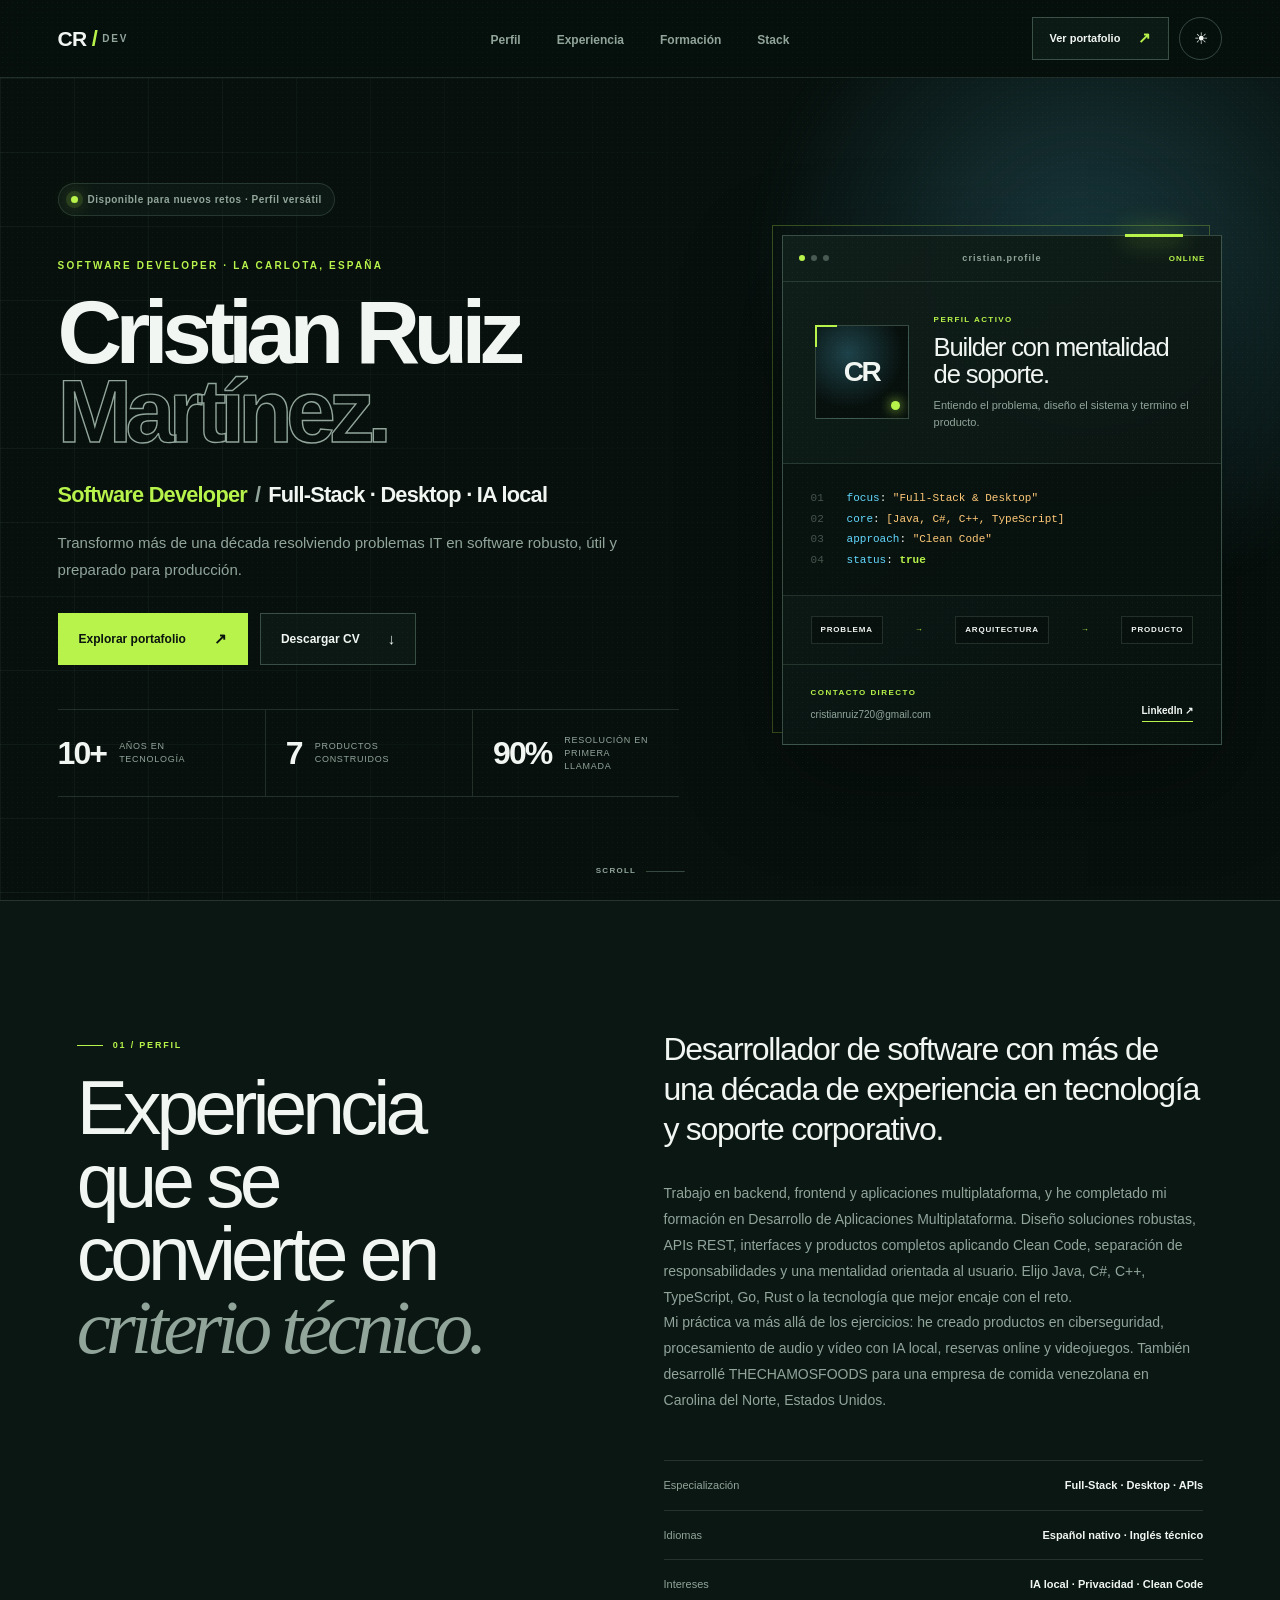
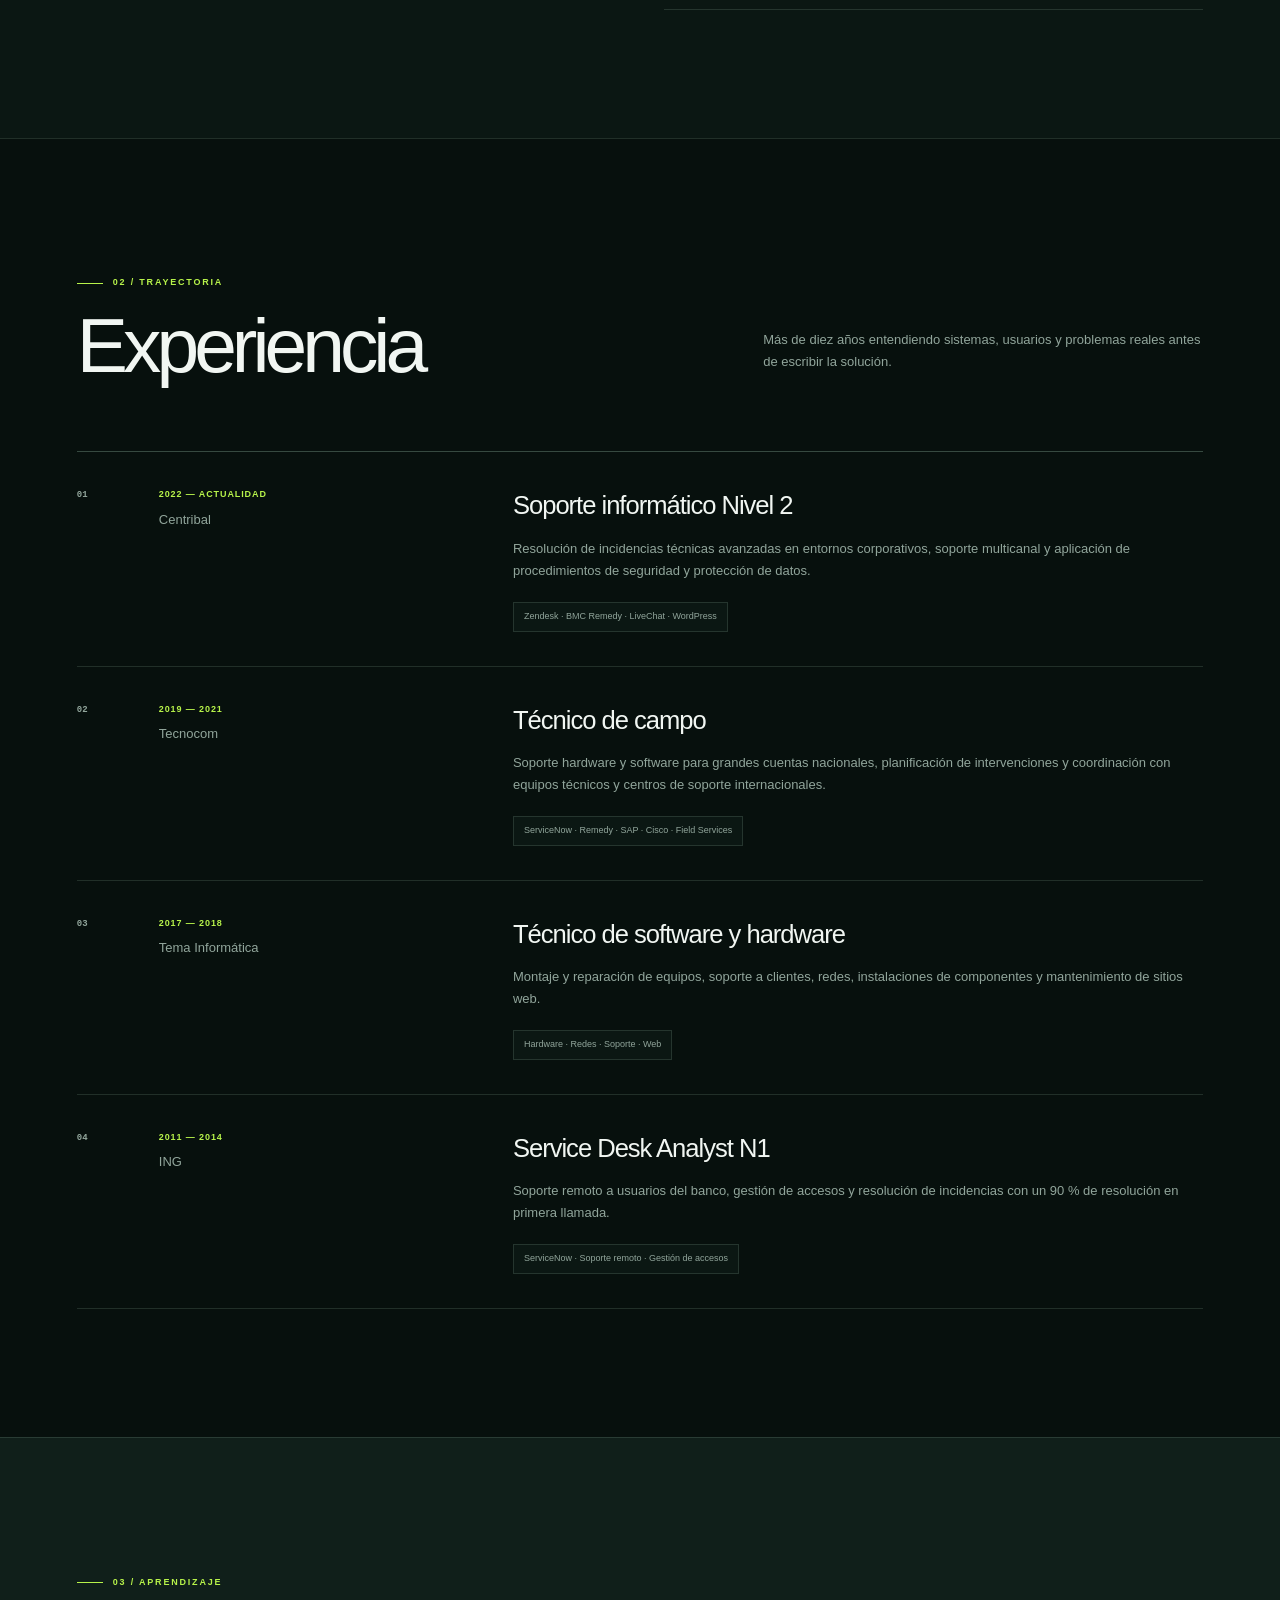
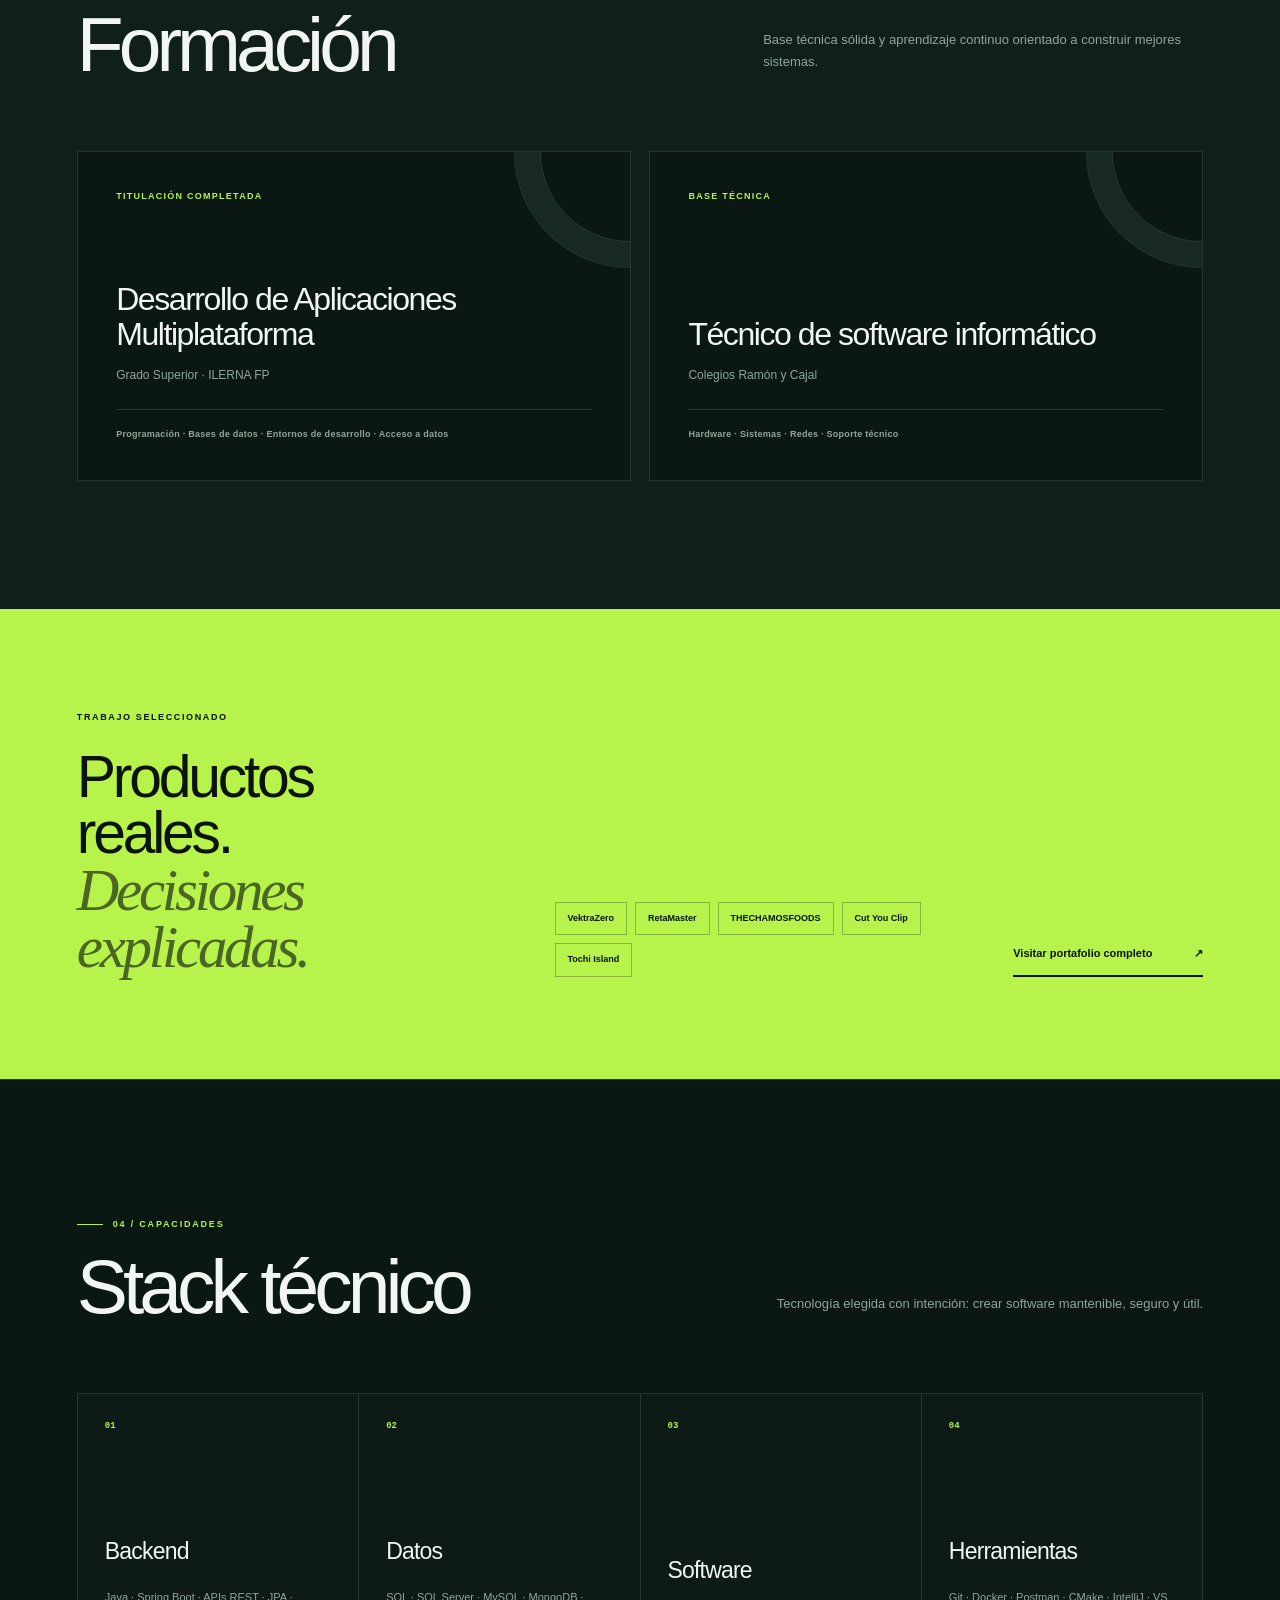
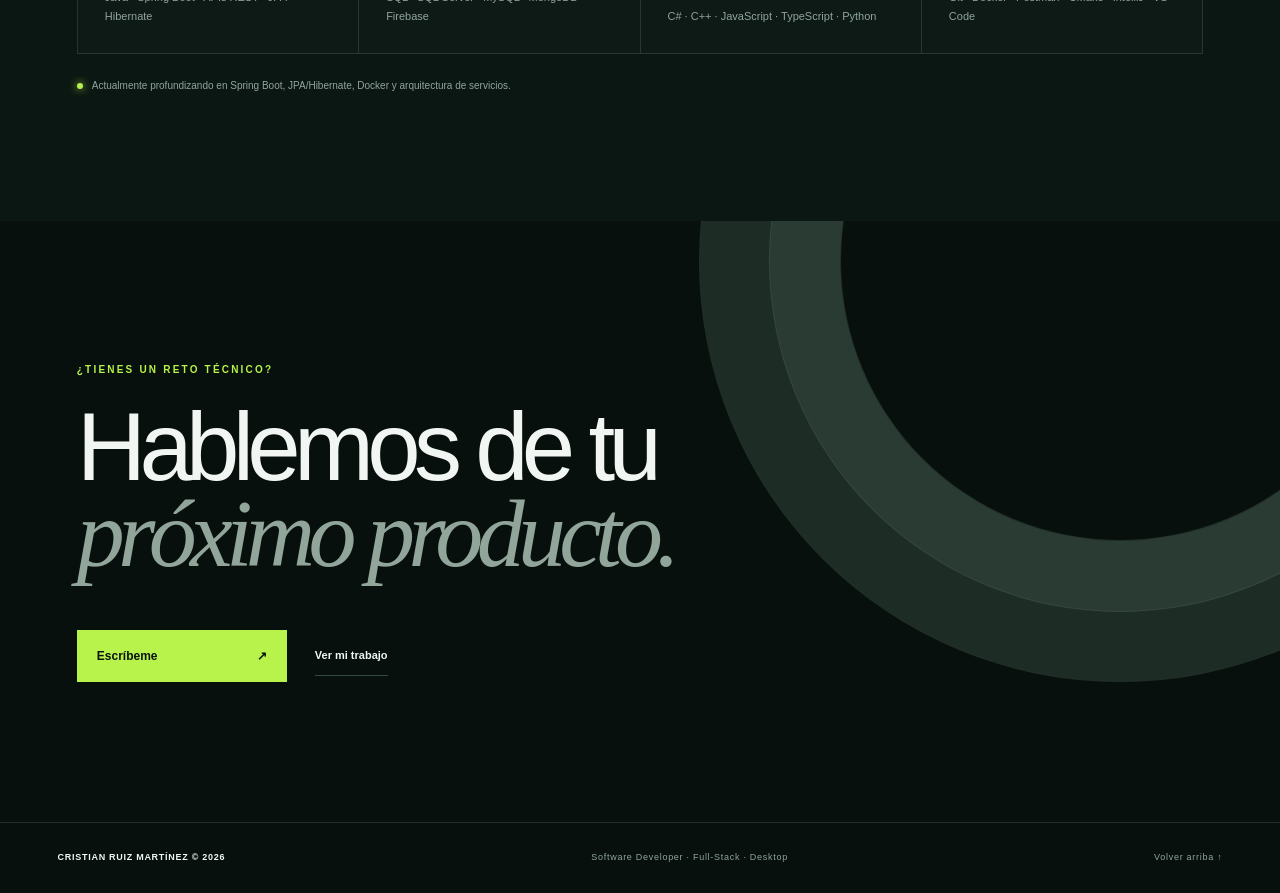
==== cv-interactivo/index.html @ ba091165 "Publicar portafolio y CV interactivo" ====
<!doctype html>
<html lang="es">
  <head>
    <meta charset="UTF-8" />
    <meta name="viewport" content="width=device-width, initial-scale=1.0" />
    <meta name="description" content="Currículum interactivo de Cristian Ruiz Martínez, Software Developer full-stack y multiplataforma." />
    <meta name="theme-color" content="#0f1512" />
    <title>Cristian Ruiz Martínez · CV interactivo</title>
    <script type="module" crossorigin src="/cv-interactivo/assets/index-B34DucjK.js"></script>
    <link rel="stylesheet" crossorigin href="/cv-interactivo/assets/index-DVAIhJaL.css">
  </head>
  <body>
    <div id="root"></div>
  </body>
</html>
---- cv-interactivo/assets/index-DVAIhJaL.css ----
/*! tailwindcss v4.2.1 | MIT License | https://tailwindcss.com */
@layer theme{:root,:host{--font-sans:ui-sans-serif, system-ui, sans-serif, "Apple Color Emoji", "Segoe UI Emoji", "Segoe UI Symbol", "Noto Color Emoji";--font-serif:ui-serif, Georgia, Cambria, "Times New Roman", Times, serif;--font-mono:ui-monospace, SFMono-Regular, Menlo, Monaco, Consolas, "Liberation Mono", "Courier New", monospace;--spacing:.25rem;--default-font-family:var(--font-sans);--default-mono-font-family:var(--font-mono)}}@layer base{*,:after,:before,::backdrop{box-sizing:border-box;border:0 solid;margin:0;padding:0}::file-selector-button{box-sizing:border-box;border:0 solid;margin:0;padding:0}html,:host{-webkit-text-size-adjust:100%;tab-size:4;line-height:1.5;font-family:var(--default-font-family,ui-sans-serif, system-ui, sans-serif, "Apple Color Emoji", "Segoe UI Emoji", "Segoe UI Symbol", "Noto Color Emoji");font-feature-settings:var(--default-font-feature-settings,normal);font-variation-settings:var(--default-font-variation-settings,normal);-webkit-tap-highlight-color:transparent}hr{height:0;color:inherit;border-top-width:1px}abbr:where([title]){-webkit-text-decoration:underline dotted;text-decoration:underline dotted}h1,h2,h3,h4,h5,h6{font-size:inherit;font-weight:inherit}a{color:inherit;-webkit-text-decoration:inherit;-webkit-text-decoration:inherit;-webkit-text-decoration:inherit;-webkit-text-decoration:inherit;text-decoration:inherit}b,strong{font-weight:bolder}code,kbd,samp,pre{font-family:var(--default-mono-font-family,ui-monospace, SFMono-Regular, Menlo, Monaco, Consolas, "Liberation Mono", "Courier New", monospace);font-feature-settings:var(--default-mono-font-feature-settings,normal);font-variation-settings:var(--default-mono-font-variation-settings,normal);font-size:1em}small{font-size:80%}sub,sup{vertical-align:baseline;font-size:75%;line-height:0;position:relative}sub{bottom:-.25em}sup{top:-.5em}table{text-indent:0;border-color:inherit;border-collapse:collapse}:-moz-focusring{outline:auto}progress{vertical-align:baseline}summary{display:list-item}ol,ul,menu{list-style:none}img,svg,video,canvas,audio,iframe,embed,object{vertical-align:middle;display:block}img,video{max-width:100%;height:auto}button,input,select,optgroup,textarea{font:inherit;font-feature-settings:inherit;font-variation-settings:inherit;letter-spacing:inherit;color:inherit;opacity:1;background-color:#0000;border-radius:0}::file-selector-button{font:inherit;font-feature-settings:inherit;font-variation-settings:inherit;letter-spacing:inherit;color:inherit;opacity:1;background-color:#0000;border-radius:0}:where(select:is([multiple],[size])) optgroup{font-weight:bolder}:where(select:is([multiple],[size])) optgroup option{padding-inline-start:20px}::file-selector-button{margin-inline-end:4px}::placeholder{opacity:1}@supports (not ((-webkit-appearance:-apple-pay-button))) or (contain-intrinsic-size:1px){::placeholder{color:currentColor}@supports (color:color-mix(in lab, red, red)){::placeholder{color:color-mix(in oklab, currentcolor 50%, transparent)}}}textarea{resize:vertical}::-webkit-search-decoration{-webkit-appearance:none}::-webkit-date-and-time-value{min-height:1lh;text-align:inherit}::-webkit-datetime-edit{display:inline-flex}::-webkit-datetime-edit-fields-wrapper{padding:0}::-webkit-datetime-edit{padding-block:0}::-webkit-datetime-edit-year-field{padding-block:0}::-webkit-datetime-edit-month-field{padding-block:0}::-webkit-datetime-edit-day-field{padding-block:0}::-webkit-datetime-edit-hour-field{padding-block:0}::-webkit-datetime-edit-minute-field{padding-block:0}::-webkit-datetime-edit-second-field{padding-block:0}::-webkit-datetime-edit-millisecond-field{padding-block:0}::-webkit-datetime-edit-meridiem-field{padding-block:0}::-webkit-calendar-picker-indicator{line-height:1}:-moz-ui-invalid{box-shadow:none}button,input:where([type=button],[type=reset],[type=submit]){appearance:button}::file-selector-button{appearance:button}::-webkit-inner-spin-button{height:auto}::-webkit-outer-spin-button{height:auto}[hidden]:where(:not([hidden=until-found])){display:none!important}}@layer components;@layer utilities{.relative{position:relative}.start{inset-inline-start:var(--spacing)}.table{display:table}.italic{font-style:italic}}:root{--bg:#07100d;--bg-soft:#0b1713;--surface:#101f1a;--surface-2:#142720;--ink:#f1f6f2;--muted:#91a59b;--line:#cdffe021;--line-strong:#cdffe03d;--accent:#b7f34a;--accent-strong:#91d826;--accent-ink:#0a130e;--blue:#62d8ff;--warm:#ffc978;--nav:#07100dc7;--shadow:0 32px 90px #00000061}:root[data-theme=light]{--bg:#eaf0ec;--bg-soft:#f4f7f3;--surface:#dfe8e2;--surface-2:#d6e3db;--ink:#102019;--muted:#5b7065;--line:#10201921;--line-strong:#1020193d;--accent:#9bd62e;--accent-strong:#79b714;--accent-ink:#0b150f;--blue:#247c98;--warm:#b86f20;--nav:#eaf0ecd1;--shadow:0 30px 80px #19302526}*{box-sizing:border-box}html{scroll-behavior:smooth;background:var(--bg)}body{color:var(--ink);background:var(--bg);font-family:var(--font-sans), sans-serif;margin:0;transition:color .25s,background .25s;overflow-x:hidden}body:before{content:"";pointer-events:none;z-index:50;opacity:.18;background-image:radial-gradient(circle, var(--line-strong) .7px, transparent .8px);background-size:5px 5px;position:fixed;inset:0}::selection{background:var(--accent);color:var(--accent-ink)}a{color:inherit;text-decoration:none}button{color:inherit;font:inherit}.topbar{z-index:20;border-bottom:1px solid var(--line);background:var(--nav);-webkit-backdrop-filter:blur(20px)saturate(150%);backdrop-filter:blur(20px)saturate(150%);grid-template-columns:1fr auto 1fr;align-items:center;height:78px;padding:0 clamp(22px,4.5vw,78px);display:grid;position:sticky;top:0}.brand{letter-spacing:-.04em;align-items:center;width:max-content;font-weight:900;display:inline-flex}.brandMark{font-size:21px}.brandSlash{color:var(--accent);margin:0 5px;font-size:22px}.brandRole{color:var(--muted);letter-spacing:.19em;font-size:10px}.navlinks{align-items:center;gap:36px;display:flex}.navlinks a{color:var(--muted);padding:29px 0 27px;font-size:12px;font-weight:750;position:relative}.navlinks a:after{content:"";background:var(--accent);height:2px;transition:right .25s;position:absolute;bottom:-1px;left:0;right:100%}.navlinks a:hover{color:var(--ink)}.navlinks a:hover:after{right:0}.navActions{justify-self:end;align-items:center;gap:10px;display:flex}.portfolioNav{border:1px solid var(--line-strong);background:var(--surface);align-items:center;gap:18px;min-height:43px;padding:0 17px;display:inline-flex}@supports (color:color-mix(in lab, red, red)){.portfolioNav{background:color-mix(in srgb, var(--surface) 72%, transparent)}}.portfolioNav{font-size:11px;font-weight:850;transition:all .22s}.portfolioNav b{color:var(--accent);font-size:15px}.portfolioNav:hover{border-color:var(--accent);transform:translateY(-2px)}.iconButton{border:1px solid var(--line-strong);cursor:pointer;background:0 0;border-radius:50%;place-items:center;width:43px;height:43px;transition:all .22s;display:grid}.iconButton:hover{color:var(--accent);border-color:var(--accent);transform:rotate(12deg)}.hero{isolation:isolate;grid-template-columns:minmax(0,1.1fr) minmax(410px,.78fr);align-items:center;gap:clamp(50px,8vw,140px);min-height:calc(100svh - 78px);padding:clamp(70px,8vh,110px) clamp(22px,4.5vw,78px) 70px;display:grid;position:relative;overflow:hidden}.hero:before{content:"";z-index:-2;background-image:linear-gradient(var(--line) 1px, transparent 1px), linear-gradient(90deg, var(--line) 1px, transparent 1px);opacity:.38;background-size:74px 74px;position:absolute;inset:0;-webkit-mask-image:linear-gradient(90deg,#000,#0000 62%);mask-image:linear-gradient(90deg,#000,#0000 62%)}.hero:after{content:"";aspect-ratio:1;z-index:-3;background:radial-gradient(circle, var(--blue), transparent 67%);border-radius:50%;width:min(760px,56vw);position:absolute;top:-20%;right:-13vw}@supports (color:color-mix(in lab, red, red)){.hero:after{background:radial-gradient(circle, color-mix(in srgb, var(--blue) 21%, transparent), transparent 67%)}}.hero:after{filter:blur(10px)}.heroCopy{z-index:1;max-width:930px;position:relative}.availability{border:1px solid var(--line);color:var(--muted);background:var(--surface);border-radius:99px;align-items:center;gap:10px;margin-bottom:42px;padding:8px 12px;display:inline-flex}@supports (color:color-mix(in lab, red, red)){.availability{background:color-mix(in srgb, var(--surface) 64%, transparent)}}.availability{letter-spacing:.05em;font-size:10px;font-weight:800}.availability i{background:var(--accent);width:7px;height:7px;box-shadow:0 0 0 5px var(--accent), 0 0 18px var(--accent);border-radius:50%}@supports (color:color-mix(in lab, red, red)){.availability i{box-shadow:0 0 0 5px color-mix(in srgb, var(--accent) 12%, transparent), 0 0 18px var(--accent)}}.eyebrow,.cta>p{color:var(--accent);letter-spacing:.22em;margin:0;font-size:10px;font-weight:900}h1{letter-spacing:-.075em;max-width:890px;margin:20px 0 28px;font-size:clamp(58px,7vw,112px);font-weight:860;line-height:.88}h1 span{color:#0000;-webkit-text-stroke:1.4px var(--muted);display:block}.roleLine{letter-spacing:-.035em;flex-wrap:wrap;gap:8px;margin:0 0 19px;font-size:clamp(18px,1.7vw,27px);font-weight:700;display:flex}.roleLine strong{color:var(--accent)}.roleLine span{color:var(--muted)}.intro{max-width:650px;color:var(--muted);margin:0 0 30px;font-size:15px;line-height:1.75}.actions{flex-wrap:wrap;gap:12px;display:flex}.primary,.secondary{border:1px solid var(--line-strong);justify-content:space-between;align-items:center;gap:28px;min-height:52px;padding:0 20px;font-size:12px;font-weight:900;transition:transform .2s,border-color .2s,background .2s;display:inline-flex}.primary{color:var(--accent-ink);background:var(--accent);border-color:var(--accent)}.secondary{color:var(--ink);background:var(--surface)}@supports (color:color-mix(in lab, red, red)){.secondary{background:color-mix(in srgb, var(--surface) 55%, transparent)}}.primary:hover,.secondary:hover{transform:translateY(-3px)}.secondary:hover{border-color:var(--accent)}.primary span,.secondary span{font-size:15px}.proofGrid{border-top:1px solid var(--line);border-bottom:1px solid var(--line);grid-template-columns:repeat(3,1fr);width:min(670px,100%);margin-top:44px;display:grid}.proofGrid>div{align-items:center;gap:13px;min-height:86px;padding:19px 20px 18px 0;display:flex}.proofGrid>div+div{border-left:1px solid var(--line);padding-left:20px}.proofGrid strong{color:var(--ink);letter-spacing:-.06em;font-size:clamp(25px,2.5vw,38px);line-height:1}.proofGrid span{color:var(--muted);letter-spacing:.08em;text-transform:uppercase;font-size:9px;line-height:1.45}.developerPanel{border:1px solid var(--line-strong);background:linear-gradient(145deg, var(--surface), var(--bg));justify-self:end;width:100%;max-width:510px;position:relative}@supports (color:color-mix(in lab, red, red)){.developerPanel{background:linear-gradient(145deg, color-mix(in srgb, var(--surface) 96%, transparent), color-mix(in srgb, var(--bg) 96%, transparent))}}.developerPanel{box-shadow:var(--shadow)}.developerPanel:before{content:"";z-index:-1;border:1px solid var(--accent);position:absolute;inset:-11px 11px 11px -11px}@supports (color:color-mix(in lab, red, red)){.developerPanel:before{border:1px solid color-mix(in srgb, var(--accent) 28%, transparent)}}.developerPanel:after{content:"";background:var(--accent);width:58px;height:3px;box-shadow:0 0 24px var(--accent);position:absolute;top:-2px;right:38px}.consoleHeader{border-bottom:1px solid var(--line);height:46px;color:var(--muted);font:700 9px var(--font-sans);letter-spacing:.12em;grid-template-columns:1fr auto 1fr;align-items:center;padding:0 16px;display:grid}.consoleHeader>b{color:var(--accent);justify-self:end;font-size:8px}.consoleDots{gap:6px;display:flex}.consoleDots i{background:var(--muted);opacity:.45;border-radius:50%;width:6px;height:6px}.consoleDots i:first-child{background:var(--accent);opacity:1}.identityCore{border-bottom:1px solid var(--line);grid-template-columns:94px 1fr;align-items:center;gap:25px;padding:32px;display:grid}.avatar{aspect-ratio:1;border:1px solid var(--line-strong);background:radial-gradient(circle at 35% 30%, var(--blue), transparent 62%), var(--bg);place-items:center;width:94px;display:grid;position:relative}@supports (color:color-mix(in lab, red, red)){.avatar{background:radial-gradient(circle at 35% 30%, color-mix(in srgb, var(--blue) 25%, transparent), transparent 62%), var(--bg)}}.avatar:before,.avatar:after{content:"";background:var(--accent);position:absolute}.avatar:before{width:22px;height:2px;top:-1px;left:-1px}.avatar:after{width:2px;height:22px;top:-1px;left:-1px}.avatar span{letter-spacing:-.08em;font-size:28px;font-weight:900}.avatar i{background:var(--accent);width:9px;height:9px;box-shadow:0 0 12px var(--accent);border-radius:50%;position:absolute;bottom:8px;right:8px}.identityCore small,.panelFooter small{color:var(--accent);letter-spacing:.18em;margin-bottom:8px;font-size:8px;font-weight:900;display:block}.identityCore h2{letter-spacing:-.045em;margin:0 0 9px;font-size:clamp(20px,2vw,29px);line-height:1.05}.identityCore p{color:var(--muted);margin:0;font-size:11px;line-height:1.55}.codeBlock{background:var(--bg);padding:24px 28px}@supports (color:color-mix(in lab, red, red)){.codeBlock{background:color-mix(in srgb, var(--bg) 76%, transparent)}}.codeBlock{border-bottom:1px solid var(--line);font:500 11px/1.9 ui-monospace,SFMono-Regular,Consolas,monospace}.codeBlock p{white-space:nowrap;margin:0}.lineNumber{width:36px;color:var(--muted);display:inline-block}@supports (color:color-mix(in lab, red, red)){.lineNumber{color:color-mix(in srgb, var(--muted) 45%, transparent)}}.codeKey{color:var(--blue)}.codeBlock b{color:var(--warm);font-weight:500}.codeBlock strong{color:var(--accent);font-weight:700}.systemFlow{border-bottom:1px solid var(--line);letter-spacing:.1em;justify-content:space-between;align-items:center;gap:8px;padding:20px 28px;font-size:8px;font-weight:900;display:flex}.systemFlow span{border:1px solid var(--line);background:var(--bg);padding:7px 9px}.systemFlow i{color:var(--accent);font-style:normal}.panelFooter{justify-content:space-between;align-items:flex-end;gap:15px;padding:22px 28px;font-size:10px;display:flex}.panelFooter div>a{color:var(--muted)}.panelFooter>a{border-bottom:1px solid var(--accent);padding-bottom:3px;font-weight:800}.scrollCue{color:var(--muted);letter-spacing:.16em;text-transform:uppercase;align-items:center;gap:10px;font-size:8px;font-weight:800;display:flex;position:absolute;bottom:23px;left:50%;transform:translate(-50%)}.scrollCue i{background:var(--line-strong);width:38px;height:1px;position:relative;overflow:hidden}.scrollCue i:after{content:"";background:var(--accent);animation:2s infinite scan;position:absolute;inset:0;transform:translate(-100%)}@keyframes scan{50%,to{transform:translate(100%)}}.section{border-top:1px solid var(--line);padding:clamp(88px,10vw,160px) clamp(22px,6vw,110px)}.number{color:var(--accent);letter-spacing:.2em;align-items:center;gap:10px;font-size:9px;font-weight:900;display:inline-flex}.number:before{content:"";background:var(--accent);width:26px;height:1px}.section h2{letter-spacing:-.065em;margin:18px 0 0;font-size:clamp(48px,6vw,92px);line-height:.95}.section h2 em,.projectStrip h2 em,.cta h2 em{color:var(--muted);font-family:var(--font-serif), serif;font-weight:400}.twoCol{background:var(--bg-soft);grid-template-columns:minmax(330px,.85fr) minmax(430px,1fr);gap:clamp(60px,10vw,170px);display:grid}.sectionHeading h2{max-width:650px}.lead{letter-spacing:-.04em;color:var(--ink)!important;margin:0 0 32px!important;font-size:clamp(25px,2.5vw,40px)!important;line-height:1.25!important}.aboutCopy>p{max-width:720px;color:var(--muted);font-size:14px;line-height:1.85}.aboutCopy dl{border-top:1px solid var(--line);margin:46px 0 0}.aboutCopy dl div{border-bottom:1px solid var(--line);justify-content:space-between;gap:25px;padding:16px 0;font-size:11px;display:flex}.aboutCopy dt{color:var(--muted)}.aboutCopy dd{text-align:right;margin:0;font-weight:800}.sectionTop{justify-content:space-between;align-items:flex-end;gap:60px;margin-bottom:70px;display:flex}.sectionTop>p{max-width:440px;color:var(--muted);margin:0 0 8px;font-size:13px;line-height:1.7}.experience{background:var(--bg)}.timeline{border-top:1px solid var(--line-strong)}.timeline article{border-bottom:1px solid var(--line);grid-template-columns:50px minmax(170px,.7fr) 1.5fr;gap:32px;padding:34px 0;transition:padding .25s,background .25s;display:grid;position:relative}.timeline article:before{content:"";z-index:0;background:linear-gradient(90deg, var(--accent), transparent);position:absolute;inset:0}@supports (color:color-mix(in lab, red, red)){.timeline article:before{background:linear-gradient(90deg, color-mix(in srgb, var(--accent) 7%, transparent), transparent)}}.timeline article:before{opacity:0;transition:opacity .25s}.timeline article:hover{padding-left:18px;padding-right:18px}.timeline article:hover:before{opacity:1}.timeline article>*{z-index:1;position:relative}.jobIndex{color:var(--muted);padding-top:4px;font:700 9px ui-monospace,monospace}.jobMeta{flex-direction:column;gap:8px;padding-top:2px;display:flex}.jobMeta b{color:var(--accent);letter-spacing:.1em;font-size:9px}.jobMeta span{color:var(--muted);font-size:13px}.jobContent h3{letter-spacing:-.04em;margin:0;font-size:clamp(21px,2vw,30px)}.jobContent p{max-width:680px;color:var(--muted);margin:13px 0 20px;font-size:13px;line-height:1.7}.jobContent small{border:1px solid var(--line);color:var(--muted);background:var(--bg-soft);padding:7px 10px;font-size:9px;display:inline-block}.education{background:var(--surface)}.credentialGrid{grid-template-columns:1fr 1fr;gap:18px;display:grid}.credentialGrid article{border:1px solid var(--line);background:var(--bg-soft);flex-direction:column;min-height:330px;padding:clamp(28px,3vw,45px);display:flex;position:relative;overflow:hidden}.credentialGrid article:after{content:"";border:1px solid var(--line);width:180px;height:180px;box-shadow:0 0 0 25px var(--surface), 0 0 0 26px var(--line);border-radius:50%;position:absolute;top:-90px;right:-90px}@supports (color:color-mix(in lab, red, red)){.credentialGrid article:after{box-shadow:0 0 0 25px color-mix(in srgb, var(--surface) 58%, transparent), 0 0 0 26px var(--line)}}.credentialGrid article>span{color:var(--accent);letter-spacing:.14em;font-size:9px;font-weight:900}.credentialGrid h3{letter-spacing:-.045em;max-width:540px;margin:auto 0 14px;font-size:clamp(25px,2.5vw,37px);line-height:1.1}.credentialGrid p{color:var(--muted);margin:0 0 25px;font-size:12px}.credentialGrid b{border-top:1px solid var(--line);color:var(--muted);letter-spacing:.03em;padding-top:17px;font-size:9px;line-height:1.6}.projectStrip{color:var(--accent-ink);background:var(--accent);grid-template-columns:1.05fr 1fr auto;align-items:end;gap:clamp(35px,6vw,100px);padding:clamp(75px,8vw,125px) clamp(22px,6vw,110px);display:grid}.projectStrip p{letter-spacing:.18em;margin:0 0 24px;font-size:9px;font-weight:900}.projectStrip h2{letter-spacing:-.055em;margin:0;font-size:clamp(38px,4.6vw,70px);line-height:.96}.projectStrip h2 em{color:var(--accent-ink)}@supports (color:color-mix(in lab, red, red)){.projectStrip h2 em{color:color-mix(in srgb, var(--accent-ink) 63%, transparent)}}.projectNames{flex-wrap:wrap;gap:8px;display:flex}.projectNames span{border:1px solid var(--accent-ink);padding:9px 12px}@supports (color:color-mix(in lab, red, red)){.projectNames span{border:1px solid color-mix(in srgb, var(--accent-ink) 28%, transparent)}}.projectNames span{font-size:9px;font-weight:850}.projectStrip>a{border-bottom:2px solid var(--accent-ink);justify-content:space-between;gap:20px;min-width:190px;padding:13px 0;font-size:11px;font-weight:900;display:flex}.skills{background:var(--bg-soft)}.skillGrid{border-top:1px solid var(--line);border-left:1px solid var(--line);grid-template-columns:repeat(4,1fr);display:grid}.skillGrid article{border-right:1px solid var(--line);border-bottom:1px solid var(--line);background:var(--surface);flex-direction:column;min-height:260px;padding:27px;display:flex}@supports (color:color-mix(in lab, red, red)){.skillGrid article{background:color-mix(in srgb, var(--surface) 40%, transparent)}}.skillGrid article{transition:transform .22s,background .22s}.skillGrid article:hover{background:var(--surface);transform:translateY(-7px)}.skillGrid span{color:var(--accent);font:700 9px ui-monospace,monospace}.skillGrid h3{letter-spacing:-.035em;margin:auto 0 19px;font-size:23px}.skillGrid p{color:var(--muted);margin:0;font-size:11px;line-height:1.75}.learningNote{color:var(--muted);align-items:center;gap:9px;margin:24px 0 0;font-size:10px;display:flex}.learningNote i{background:var(--accent);width:6px;height:6px;box-shadow:0 0 9px var(--accent);border-radius:50%}.cta{background:var(--bg);padding:clamp(90px,11vw,175px) clamp(22px,6vw,110px);position:relative;overflow:hidden}.cta:before{content:"";border:1px solid var(--line);width:560px;height:560px;box-shadow:0 0 0 70px var(--surface), 0 0 0 71px var(--line), 0 0 0 140px var(--surface), 0 0 0 141px var(--line);border-radius:50%;position:absolute;top:-240px;right:-120px}@supports (color:color-mix(in lab, red, red)){.cta:before{box-shadow:0 0 0 70px color-mix(in srgb, var(--surface) 28%, transparent), 0 0 0 71px var(--line), 0 0 0 140px color-mix(in srgb, var(--surface) 16%, transparent), 0 0 0 141px var(--line)}}.cta h2{letter-spacing:-.07em;max-width:1000px;margin:27px 0 52px;font-size:clamp(55px,7.5vw,118px);line-height:.9;position:relative}.cta>div{flex-wrap:wrap;align-items:center;gap:28px;display:flex;position:relative}.ctaPrimary{min-width:210px;color:var(--accent-ink);background:var(--accent);justify-content:space-between;padding:17px 20px;font-size:12px;font-weight:900;display:flex}.ctaPortfolio{border-bottom:1px solid var(--line-strong);padding:12px 0;font-size:11px;font-weight:800}footer{border-top:1px solid var(--line);color:var(--muted);background:var(--bg);letter-spacing:.08em;justify-content:space-between;gap:25px;padding:28px clamp(22px,4.5vw,78px);font-size:9px;display:flex}footer b{color:var(--ink)}@media (width<=1120px){.topbar{grid-template-columns:1fr auto}.navlinks{display:none}.hero{grid-template-columns:1fr minmax(370px,.72fr);gap:55px}.projectStrip{grid-template-columns:1fr 1fr}.projectStrip>a{grid-column:2}}@media (width<=900px){.hero{grid-template-columns:1fr;min-height:auto;padding-top:76px}.heroCopy{max-width:780px}.developerPanel{justify-self:start;max-width:680px;margin-top:10px}.scrollCue{display:none}.twoCol{grid-template-columns:1fr}.sectionHeading h2{max-width:780px}.sectionTop{flex-direction:column;align-items:flex-start;gap:25px}.sectionTop>p{max-width:650px}.skillGrid{grid-template-columns:1fr 1fr}.projectStrip{grid-template-columns:1fr}.projectStrip>a{grid-column:auto;max-width:280px}}@media (width<=620px){.topbar{height:68px;padding-inline:18px}.portfolioNav{min-height:39px;padding:0 12px}.portfolioNav span{display:none}.portfolioNav b{font-size:18px}.iconButton{width:39px;height:39px}.hero{padding:60px 18px 55px}.availability{margin-bottom:34px}h1{font-size:clamp(52px,16vw,78px)}.roleLine{line-height:1.25;display:block}.roleLine span{display:none}.roleLine strong{display:block}.actions{grid-template-columns:1fr;display:grid}.primary,.secondary{width:100%}.proofGrid>div{padding:16px 8px;display:block}.proofGrid>div+div{padding-left:10px}.proofGrid strong{margin-bottom:8px;display:block}.proofGrid span{font-size:8px}.developerPanel:before{inset:-7px 7px 7px -7px}.identityCore{grid-template-columns:70px 1fr;gap:17px;padding:24px}.avatar{width:70px}.avatar span{font-size:22px}.codeBlock{padding:20px;font-size:9px;overflow-x:auto}.systemFlow{padding:17px 20px}.systemFlow span{padding:6px;font-size:7px}.panelFooter{flex-direction:column;align-items:flex-start}.section{padding:82px 18px}.section h2{font-size:clamp(44px,14vw,64px)}.aboutCopy dl div{flex-direction:column;align-items:flex-start;gap:7px}.aboutCopy dd{text-align:left}.timeline article{grid-template-columns:34px 1fr;gap:20px}.jobContent{grid-column:2}.timeline article:hover{padding-left:8px;padding-right:8px}.credentialGrid{grid-template-columns:1fr}.credentialGrid article{min-height:300px}.projectStrip{padding:75px 18px}.projectNames{gap:6px}.skillGrid{grid-template-columns:1fr}.skillGrid article{min-height:220px}.cta{padding:90px 18px}.cta:before{opacity:.4}footer{flex-direction:column;padding:25px 18px}}@media (prefers-reduced-motion:reduce){html{scroll-behavior:auto}*,:before,:after{transition-duration:.01ms!important;animation-duration:.01ms!important;animation-iteration-count:1!important}}@media print{:root{--bg:white;--bg-soft:white;--surface:white;--ink:#111;--muted:#444;--line:#ccc}body:before,.topbar,.actions,.availability,.scrollCue,.developerPanel:before,.cta:before{display:none}.hero{grid-template-columns:1fr;min-height:auto}.section{padding:55px 5vw}.cta{break-inside:avoid}}
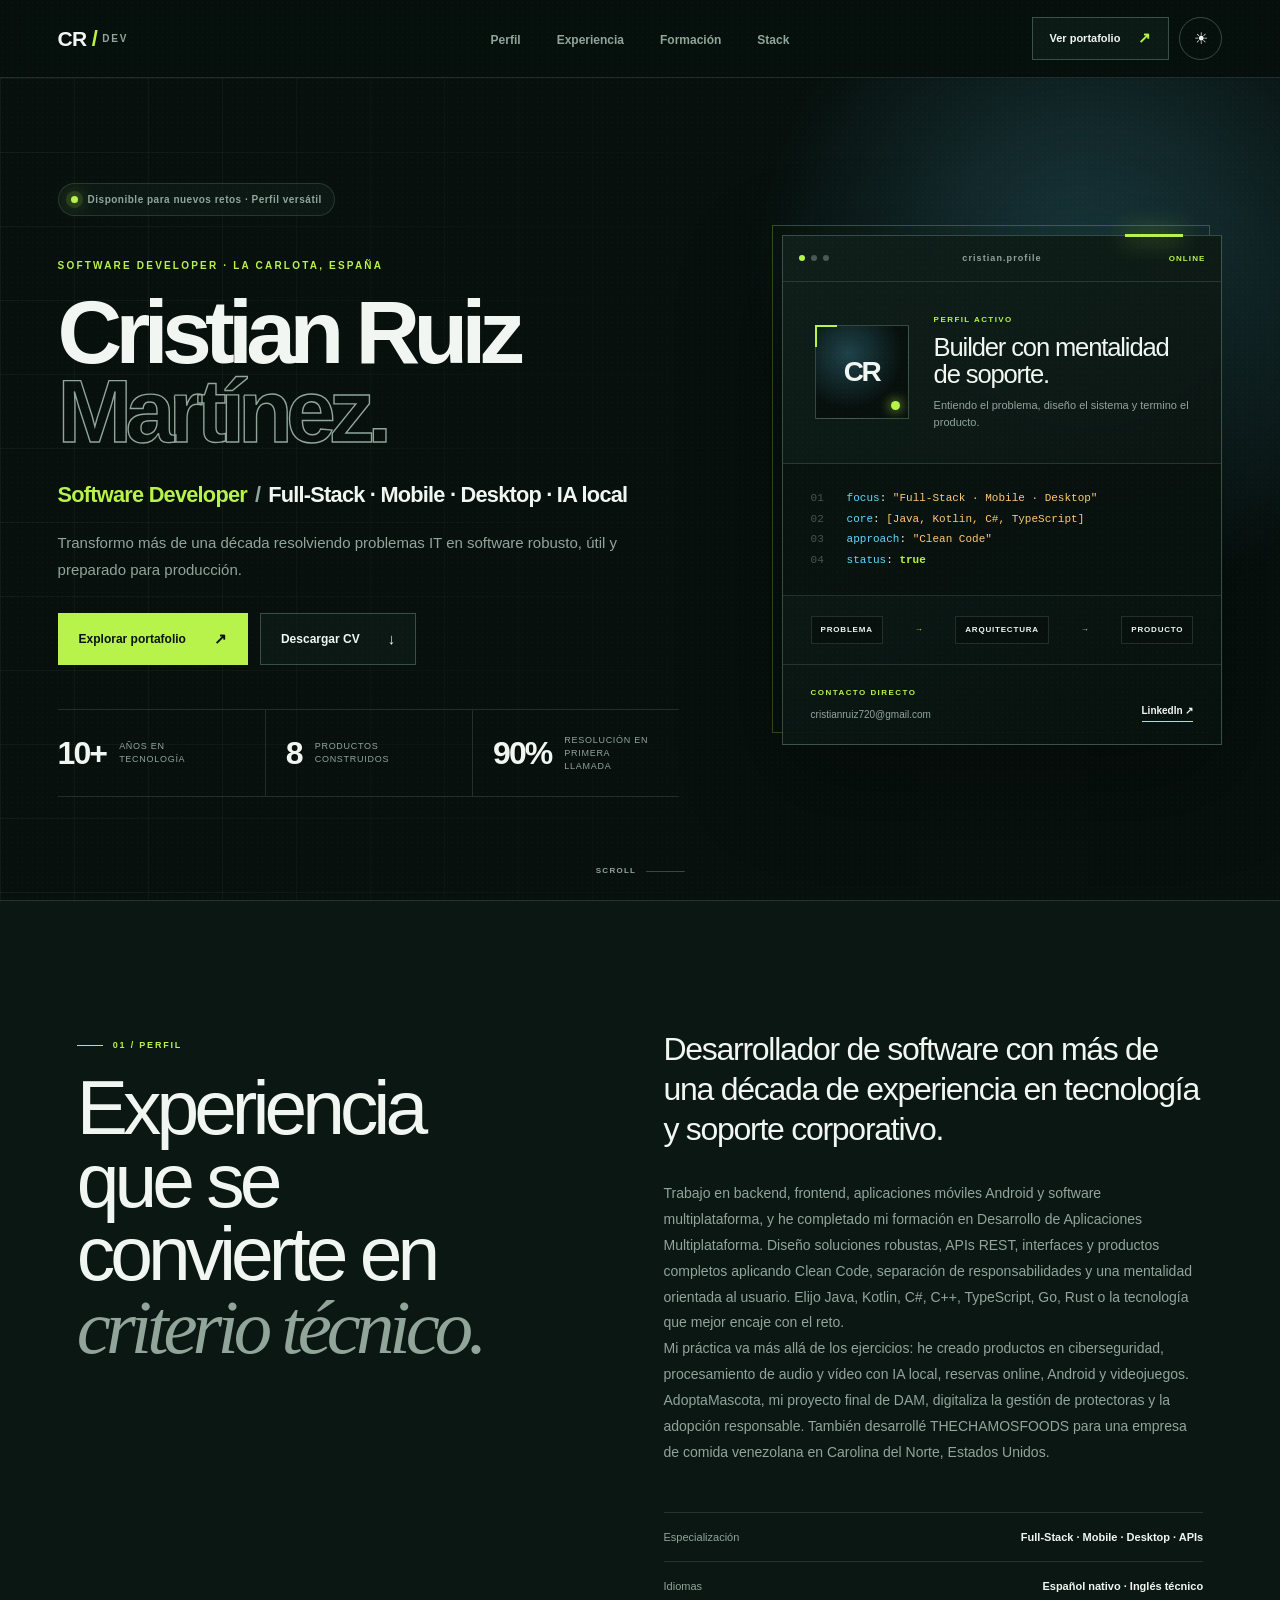
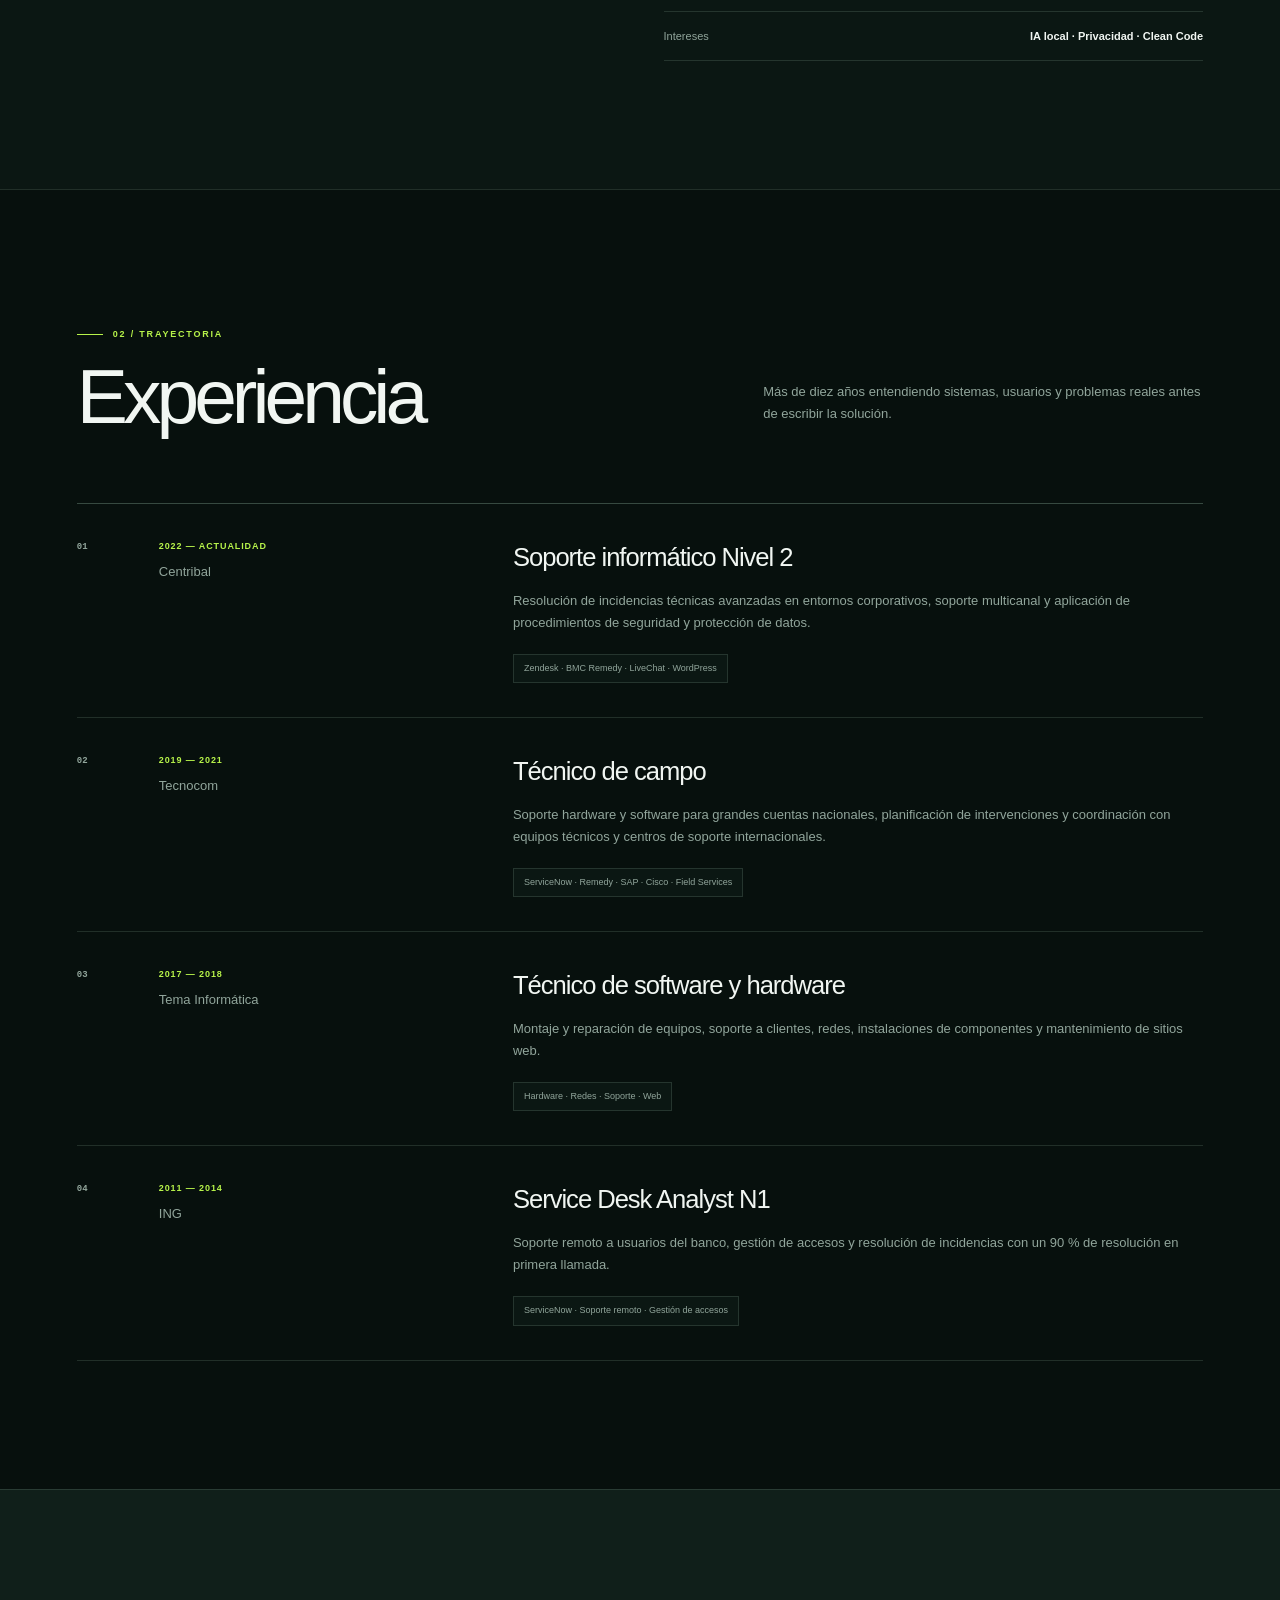
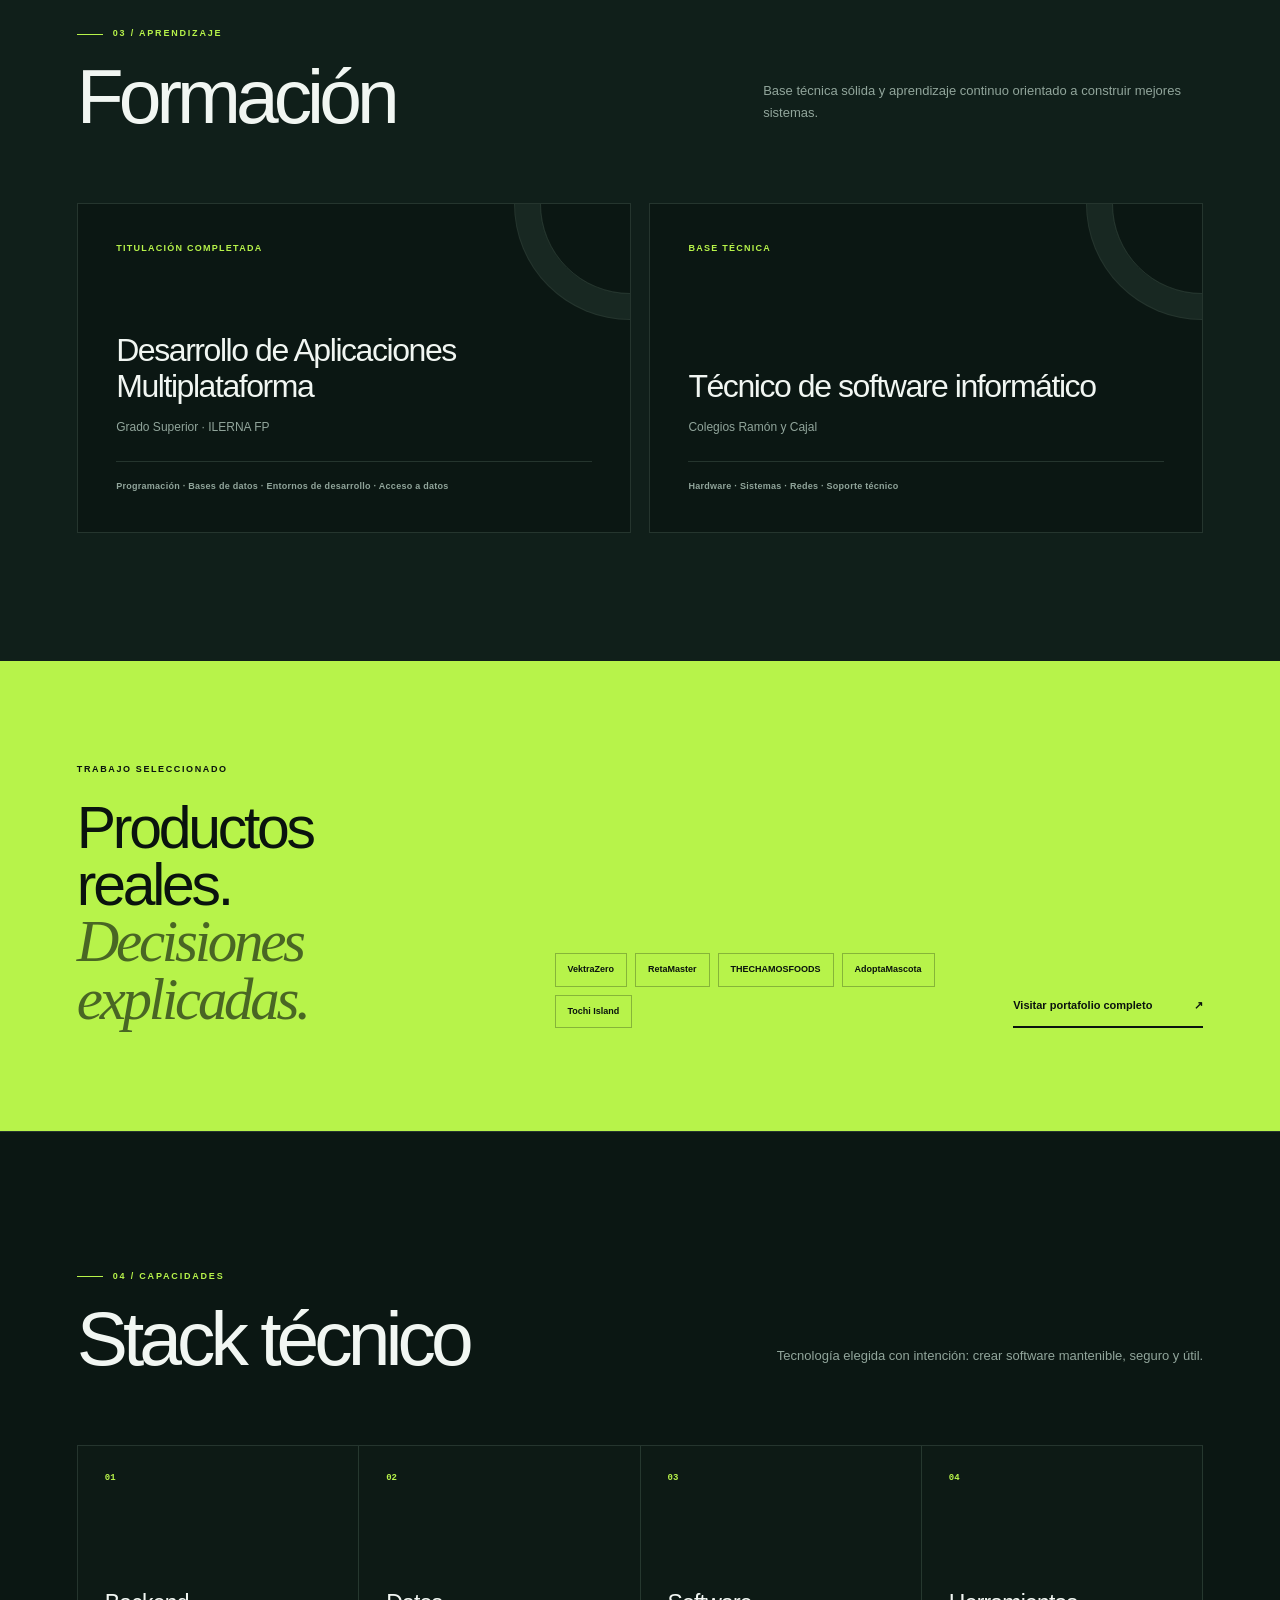
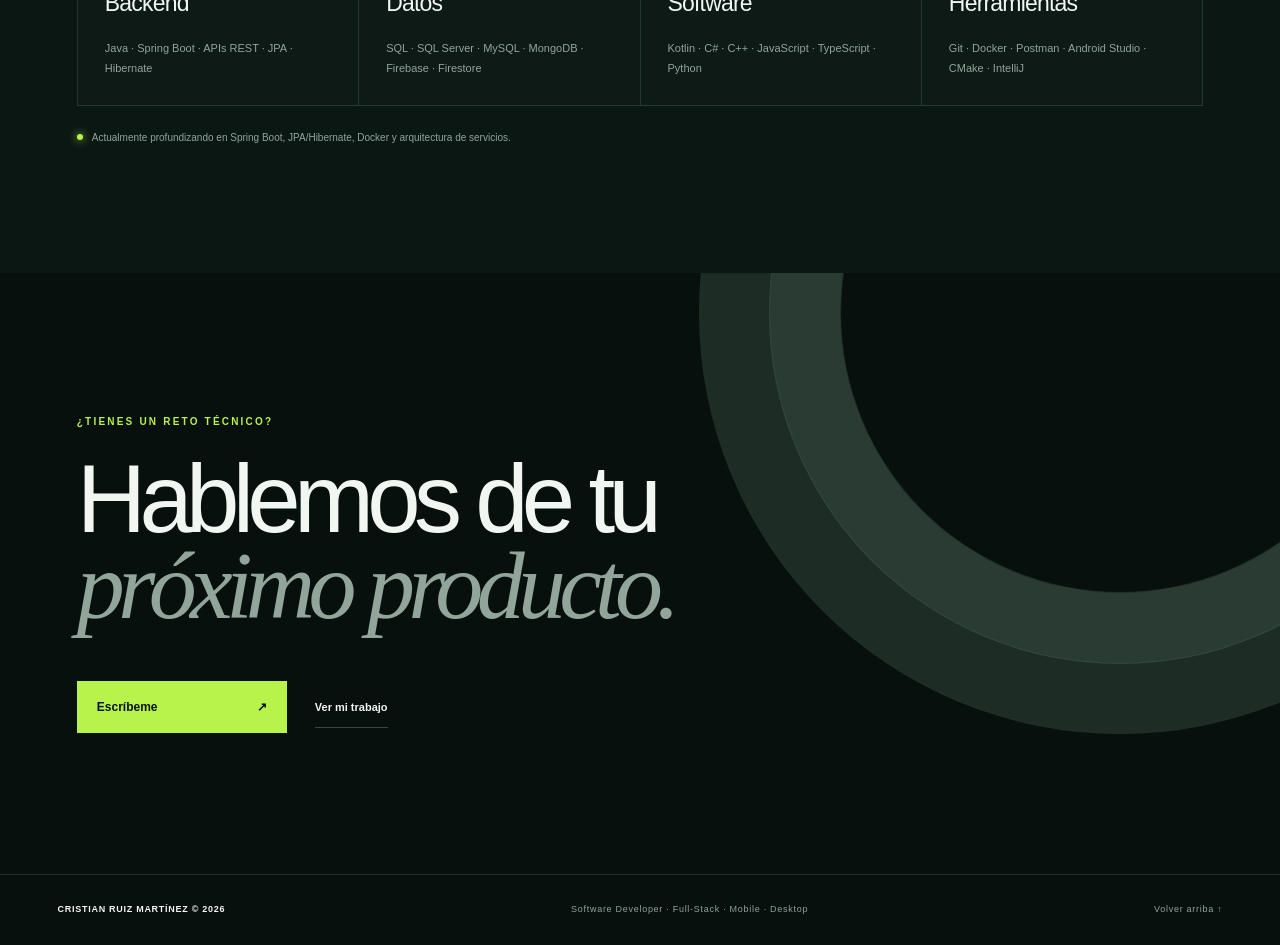
==== commit 992ff177: "Añadir AdoptaMascota al portafolio" ====
--- a/cv-interactivo/index.html
+++ b/cv-interactivo/index.html
@@ -3,10 +3,10 @@
   <head>
     <meta charset="UTF-8" />
     <meta name="viewport" content="width=device-width, initial-scale=1.0" />
-    <meta name="description" content="Currículum interactivo de Cristian Ruiz Martínez, Software Developer full-stack y multiplataforma." />
+    <meta name="description" content="Currículum interactivo de Cristian Ruiz Martínez, Software Developer full-stack, mobile y desktop." />
     <meta name="theme-color" content="#0f1512" />
     <title>Cristian Ruiz Martínez · CV interactivo</title>
-    <script type="module" crossorigin src="/cv-interactivo/assets/index-B34DucjK.js"></script>
+    <script type="module" crossorigin src="/cv-interactivo/assets/index-BIqBETit.js"></script>
     <link rel="stylesheet" crossorigin href="/cv-interactivo/assets/index-DVAIhJaL.css">
   </head>
   <body>
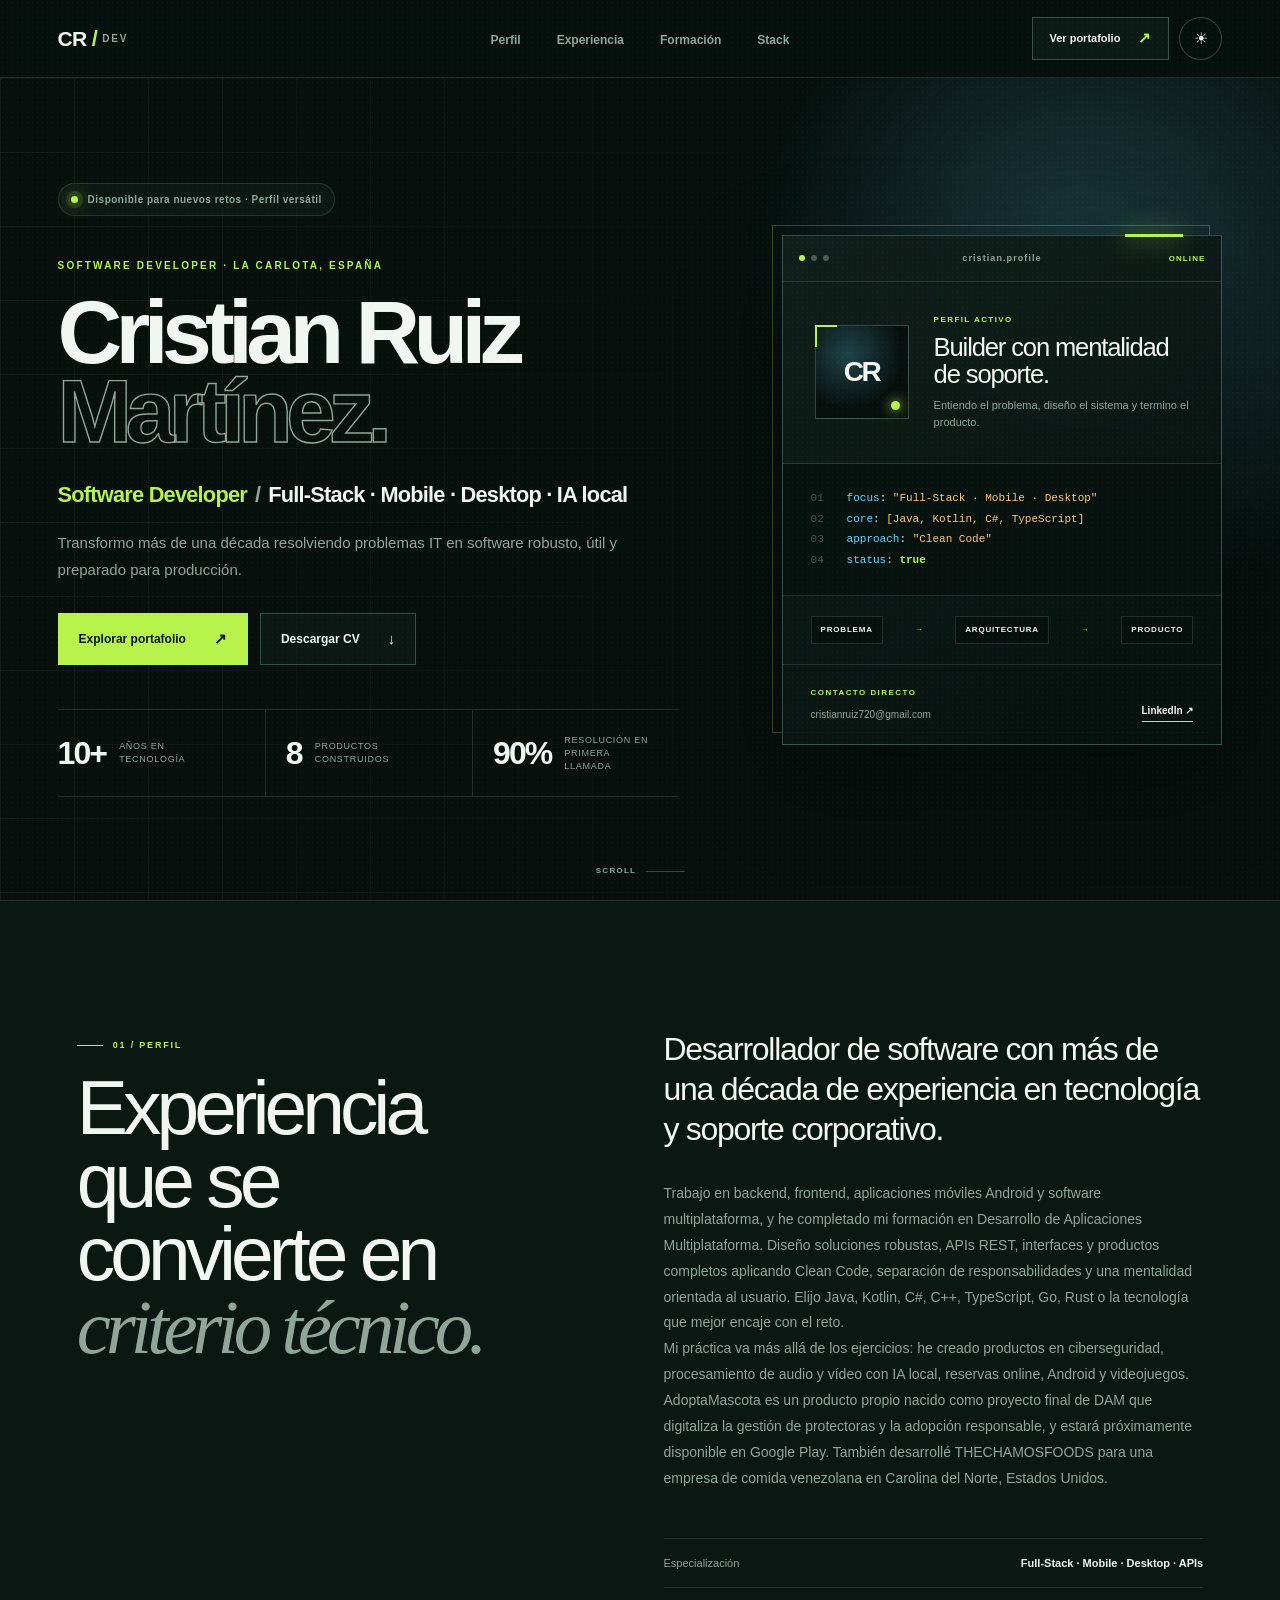
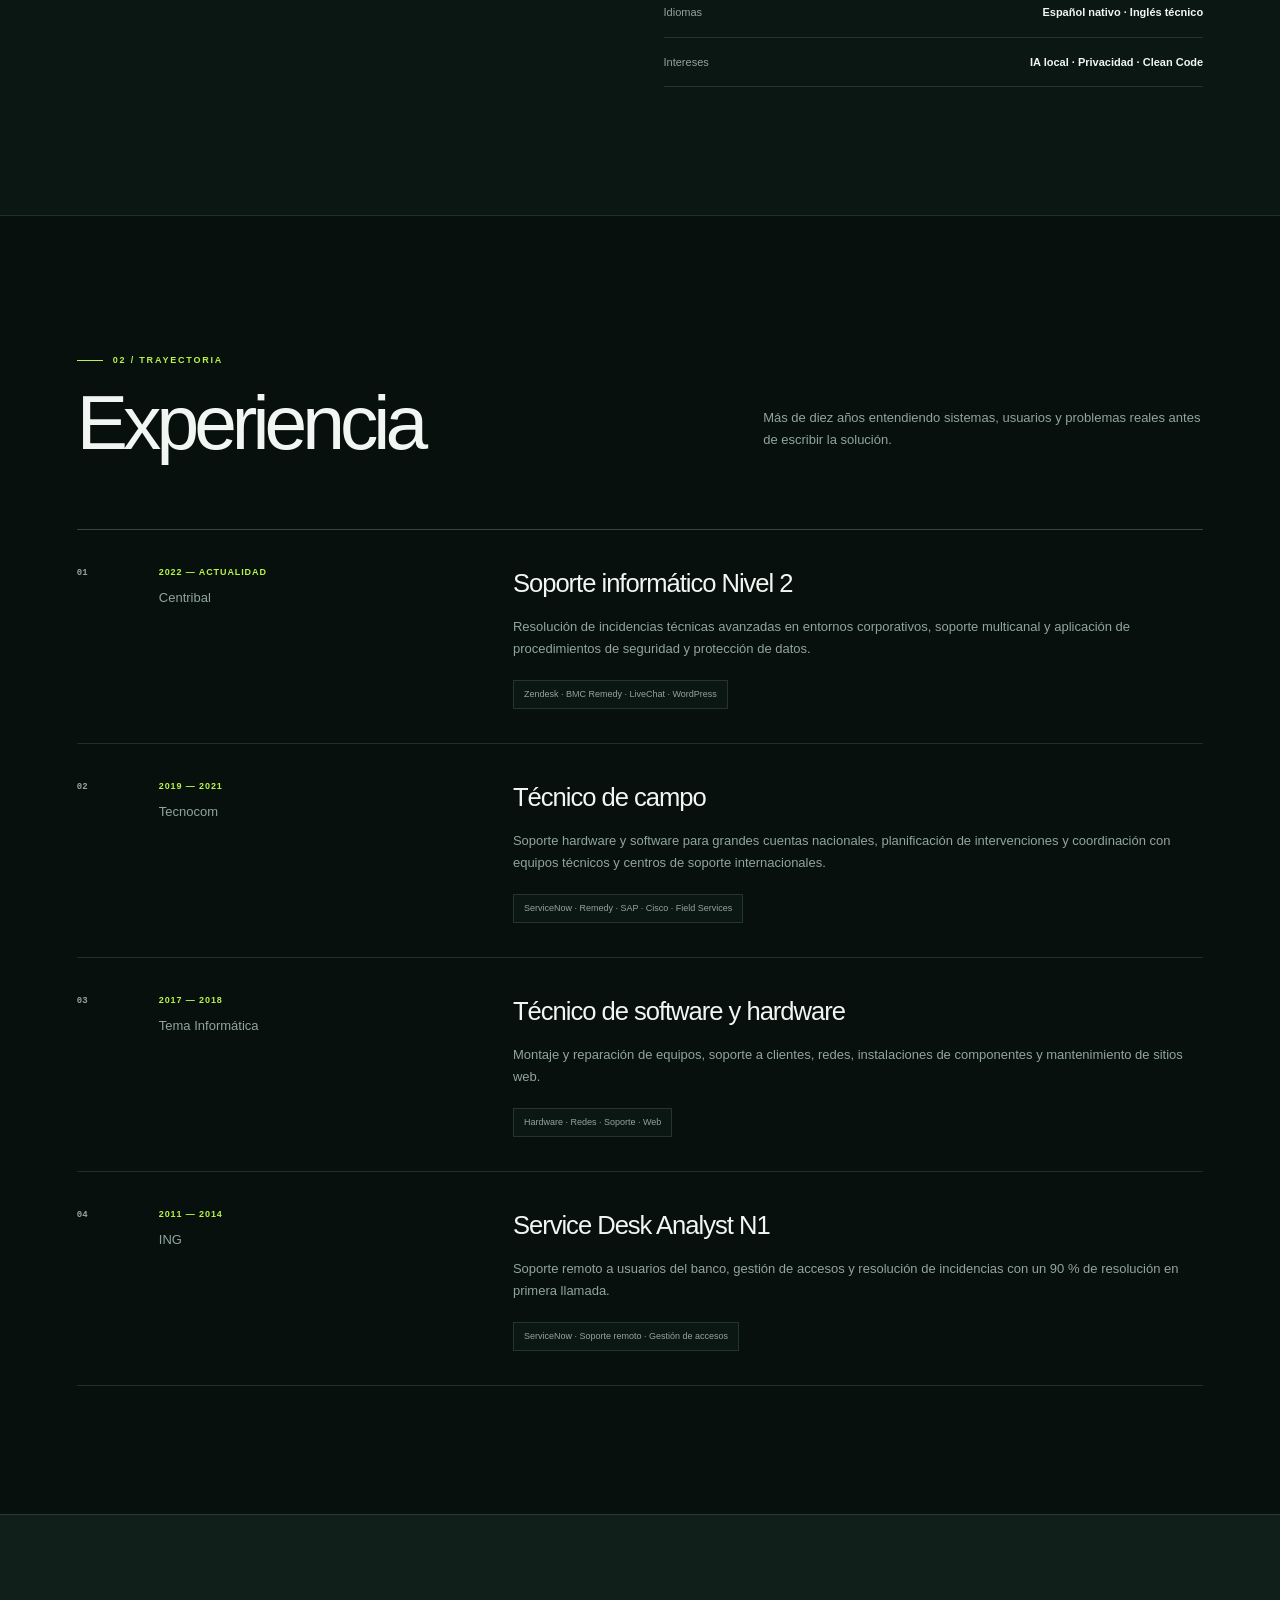
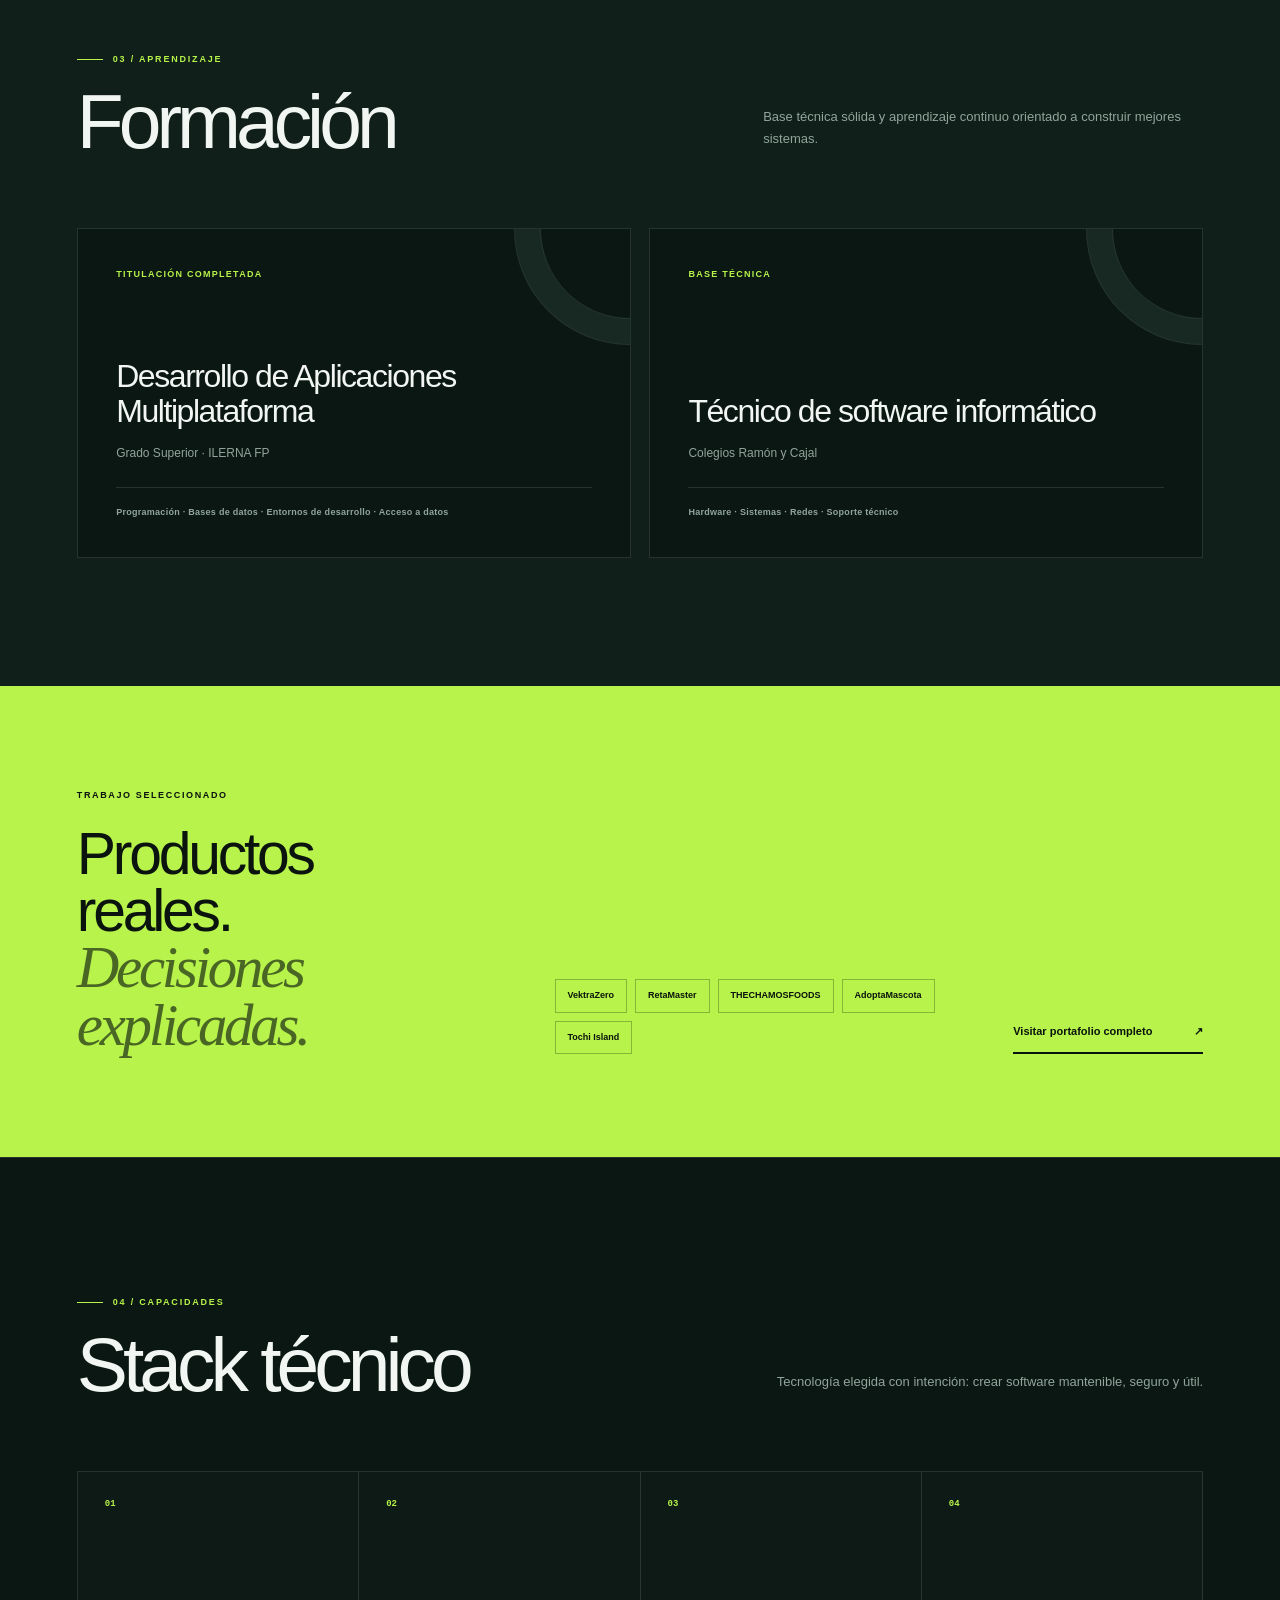
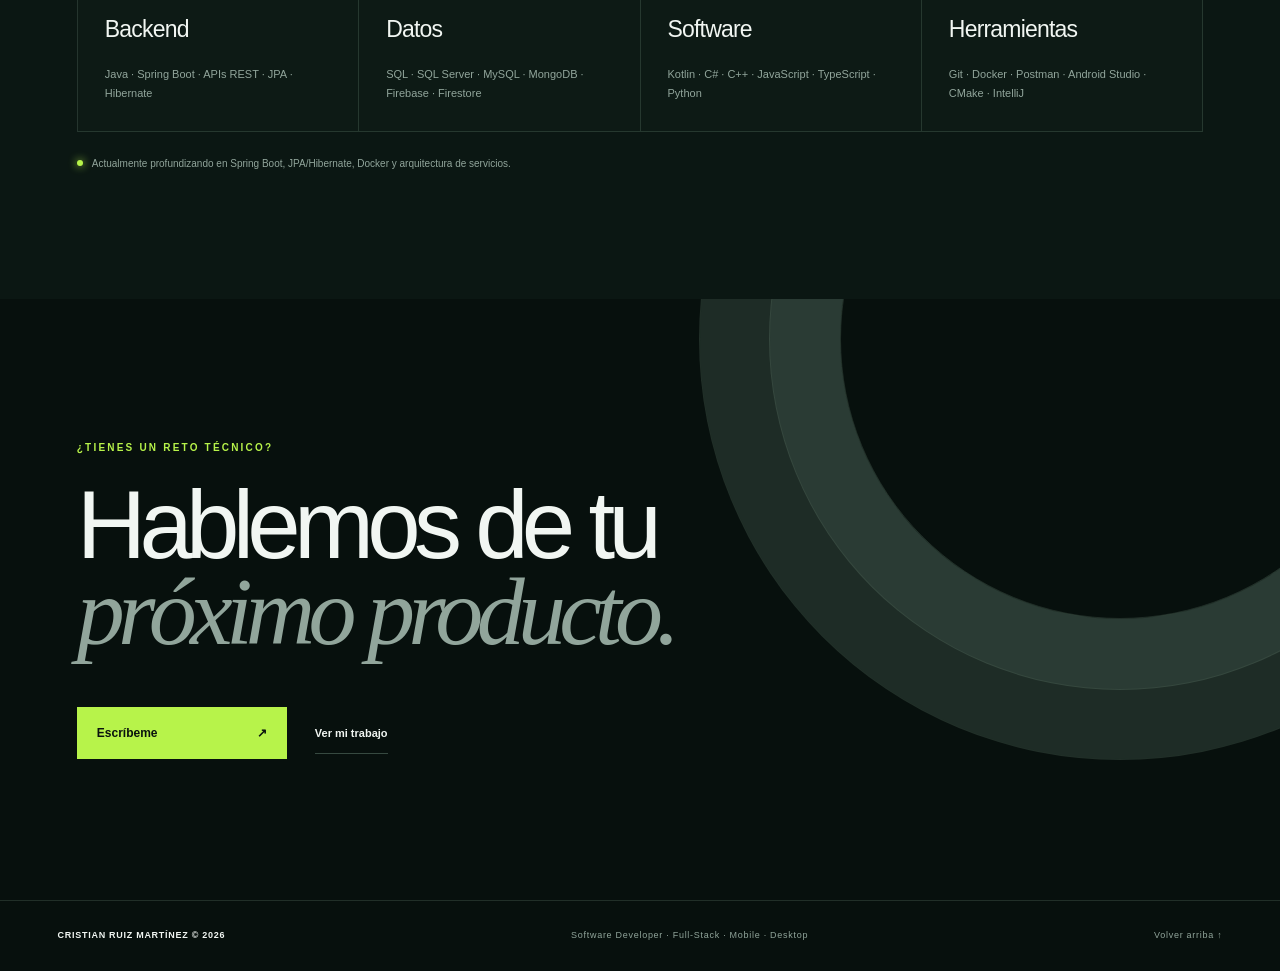
==== commit 31aac119: "Marcar AdoptaMascota como producto propio" ====
--- a/cv-interactivo/index.html
+++ b/cv-interactivo/index.html
@@ -6,7 +6,7 @@
     <meta name="description" content="Currículum interactivo de Cristian Ruiz Martínez, Software Developer full-stack, mobile y desktop." />
     <meta name="theme-color" content="#0f1512" />
     <title>Cristian Ruiz Martínez · CV interactivo</title>
-    <script type="module" crossorigin src="/cv-interactivo/assets/index-BIqBETit.js"></script>
+    <script type="module" crossorigin src="/cv-interactivo/assets/index-CZQX7_2d.js"></script>
     <link rel="stylesheet" crossorigin href="/cv-interactivo/assets/index-DVAIhJaL.css">
   </head>
   <body>
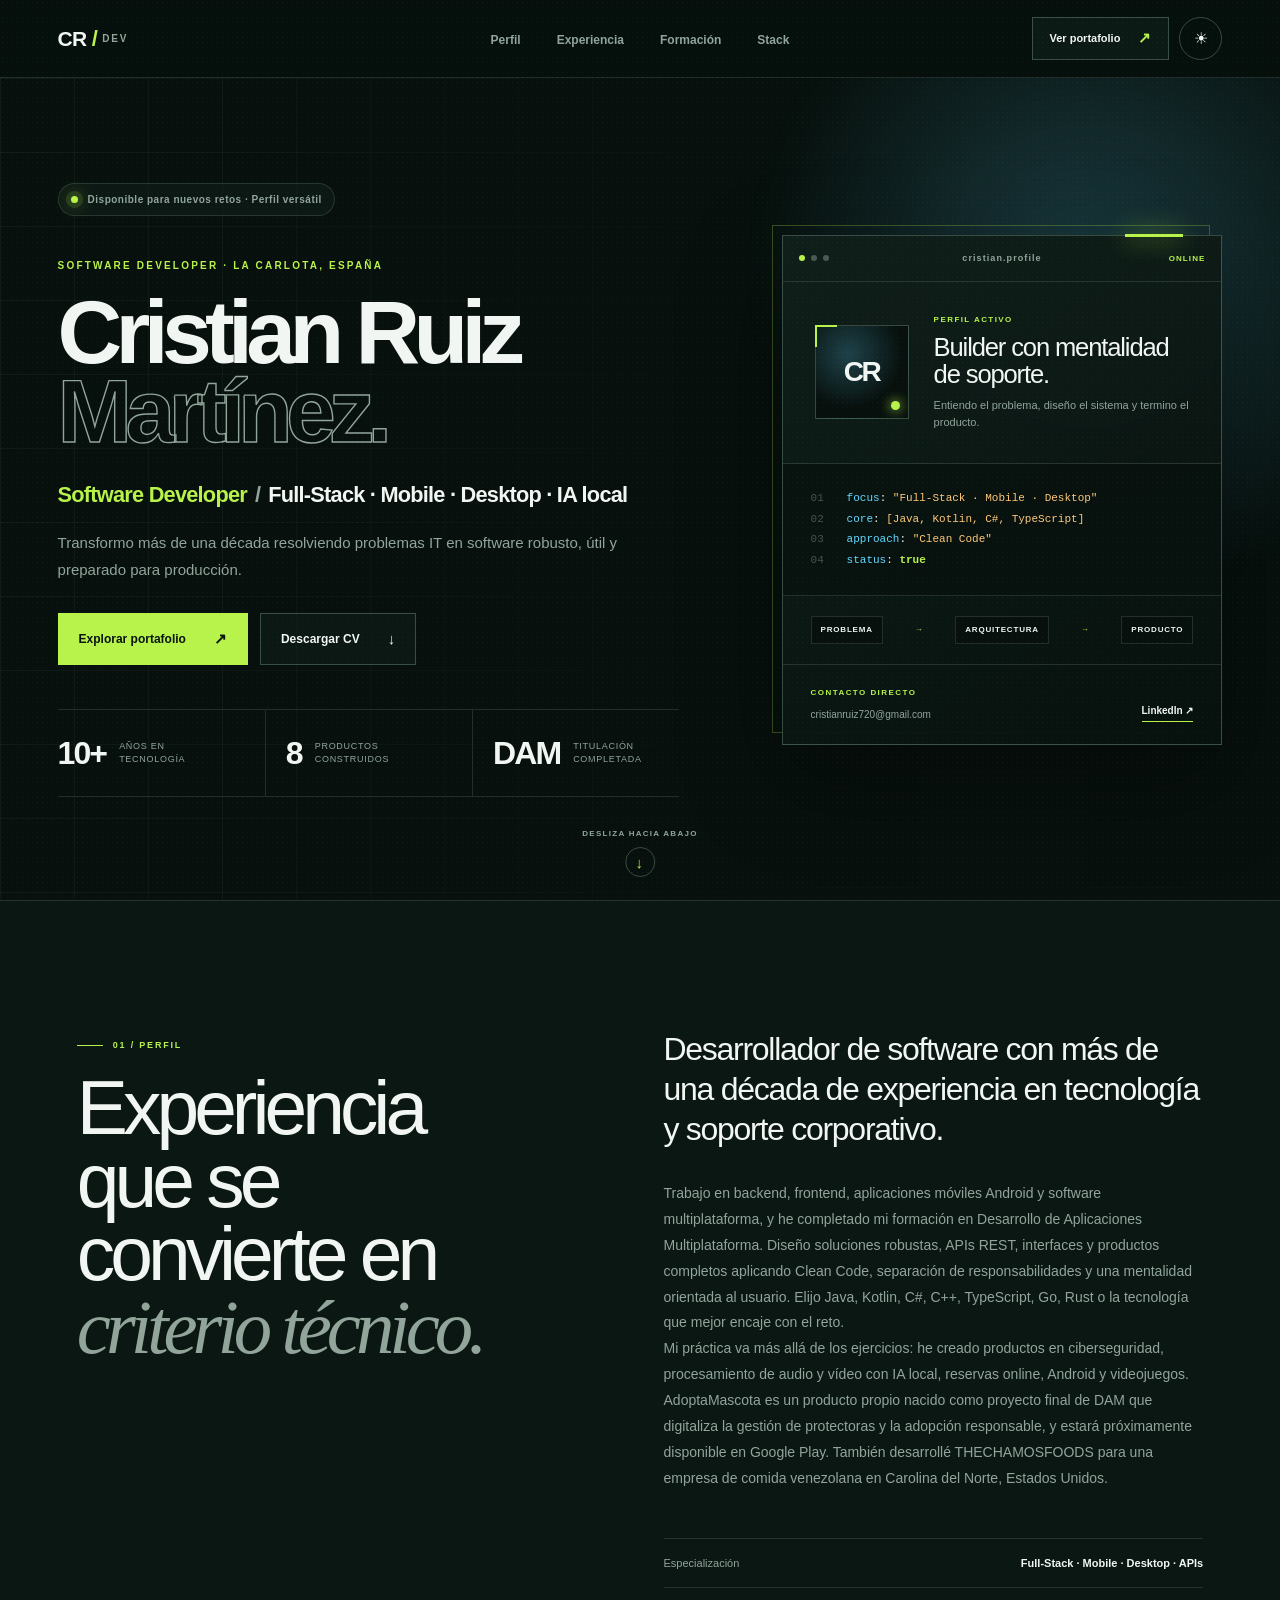
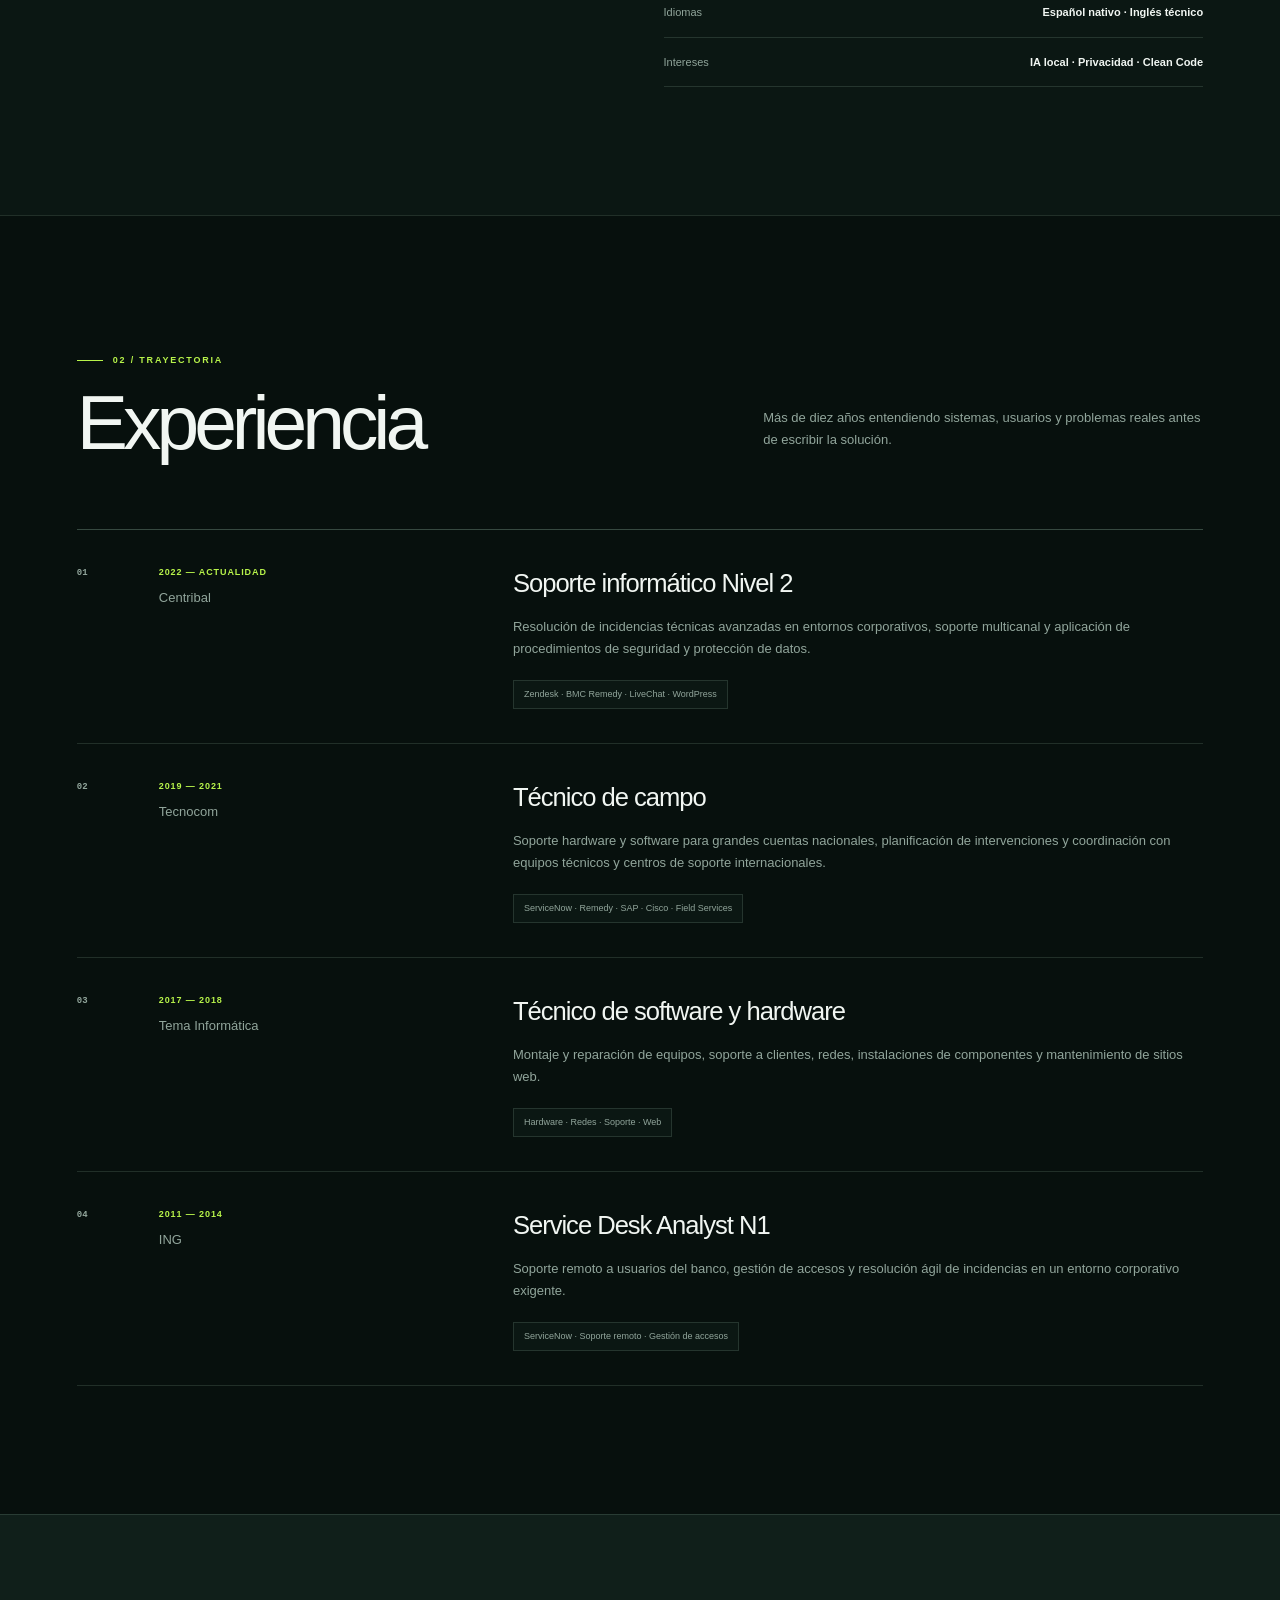
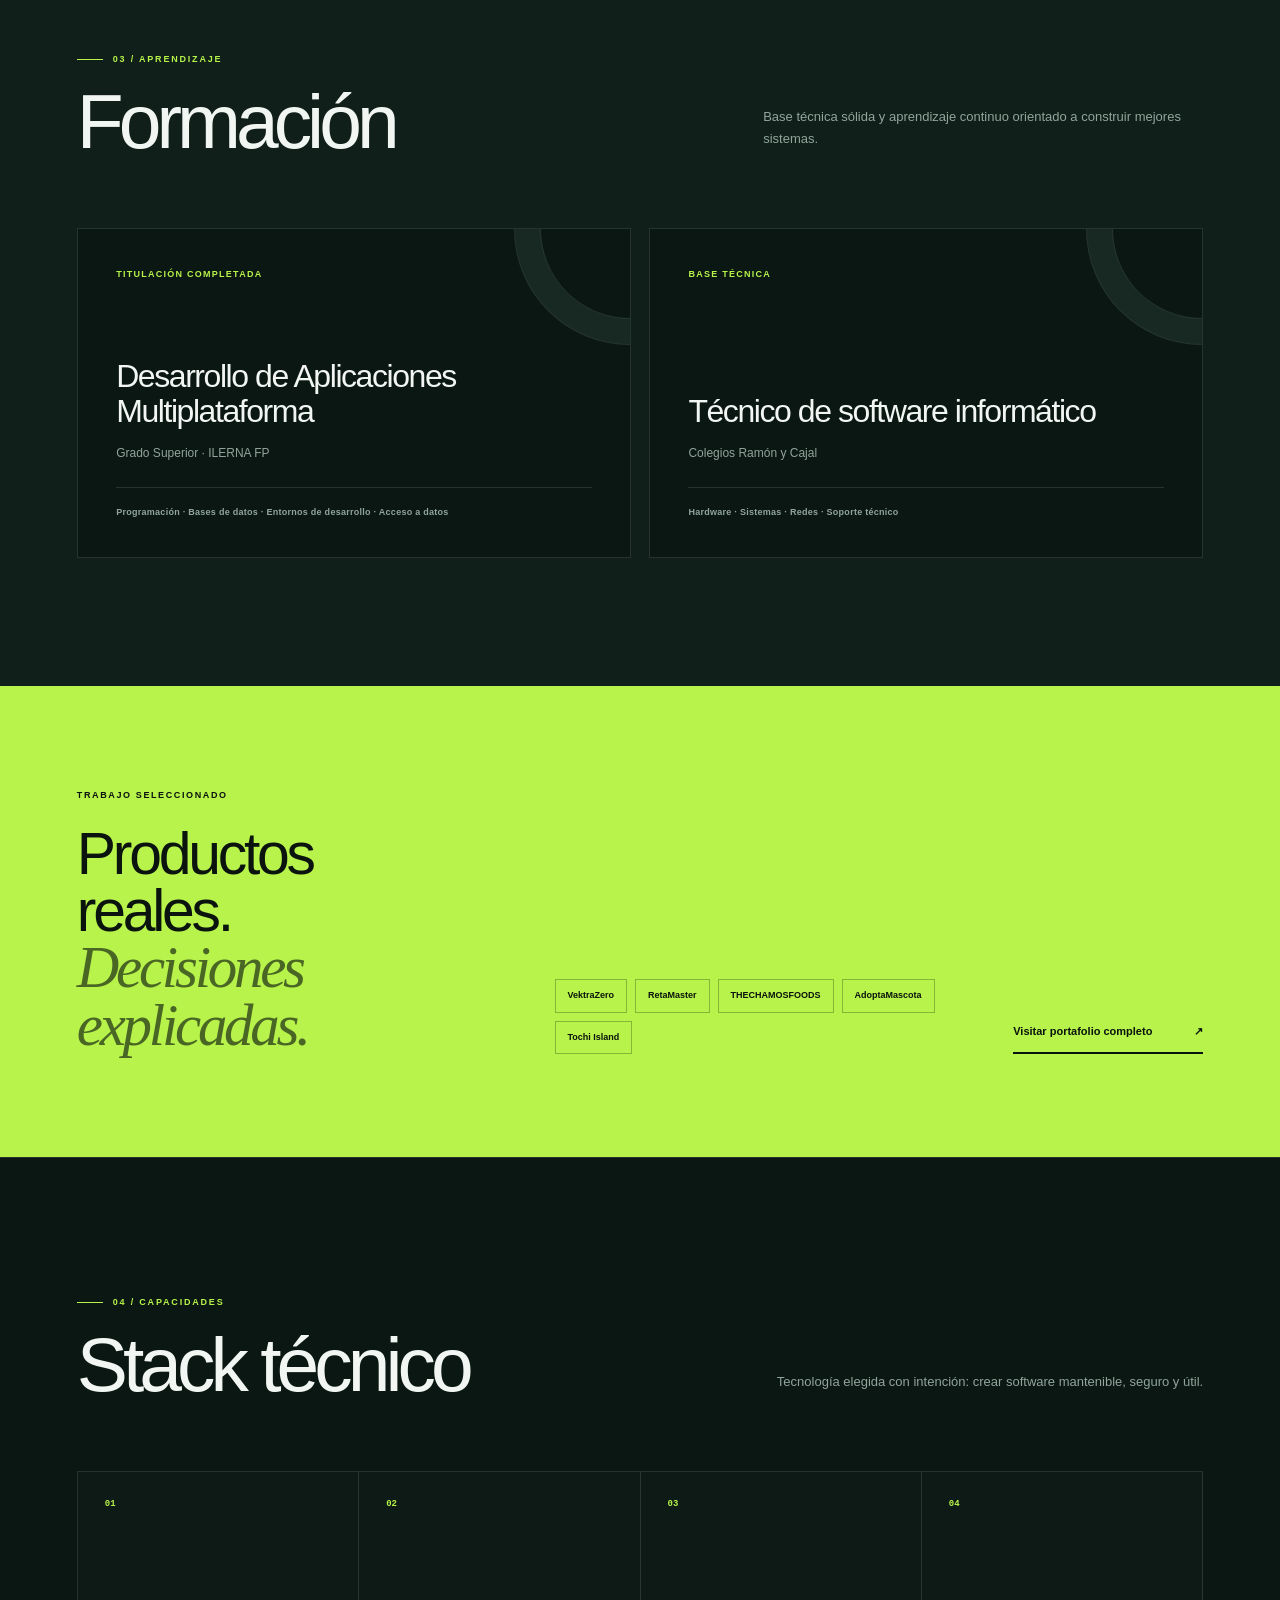
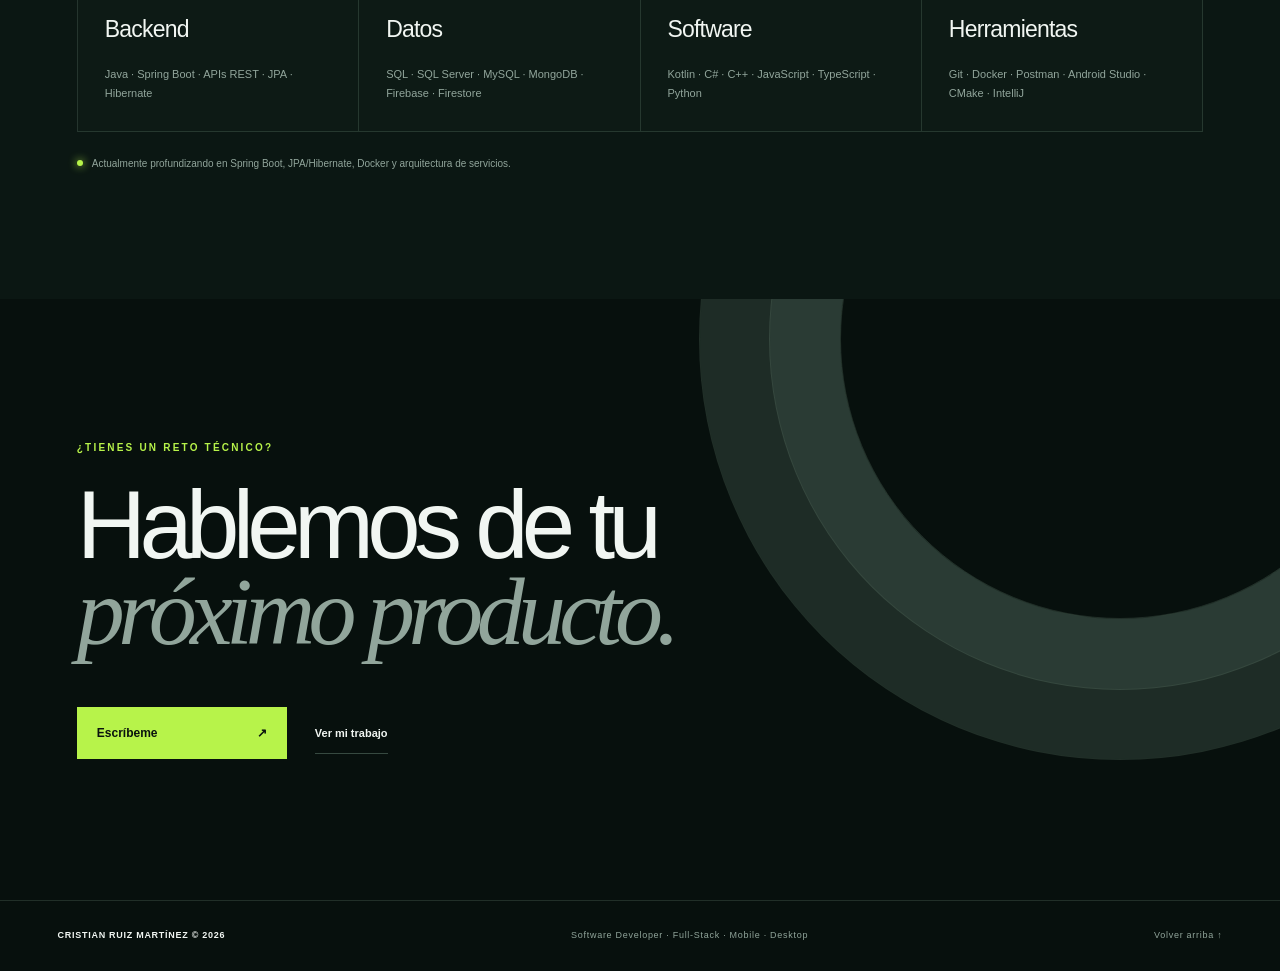
==== commit fb514b9f: "Mejorar legibilidad del CV y portafolio" ====
--- a/cv-interactivo/index.html
+++ b/cv-interactivo/index.html
@@ -6,8 +6,8 @@
     <meta name="description" content="Currículum interactivo de Cristian Ruiz Martínez, Software Developer full-stack, mobile y desktop." />
     <meta name="theme-color" content="#0f1512" />
     <title>Cristian Ruiz Martínez · CV interactivo</title>
-    <script type="module" crossorigin src="/cv-interactivo/assets/index-CZQX7_2d.js"></script>
-    <link rel="stylesheet" crossorigin href="/cv-interactivo/assets/index-DVAIhJaL.css">
+    <script type="module" crossorigin src="/cv-interactivo/assets/index-bn9-ut1R.js"></script>
+    <link rel="stylesheet" crossorigin href="/cv-interactivo/assets/index-v1UXgqXL.css">
   </head>
   <body>
     <div id="root"></div>
--- a/cv-interactivo/assets/index-v1UXgqXL.css
+++ b/cv-interactivo/assets/index-v1UXgqXL.css
@@ -0,0 +1,2 @@
+/*! tailwindcss v4.2.1 | MIT License | https://tailwindcss.com */
+@layer theme{:root,:host{--font-sans:ui-sans-serif, system-ui, sans-serif, "Apple Color Emoji", "Segoe UI Emoji", "Segoe UI Symbol", "Noto Color Emoji";--font-serif:ui-serif, Georgia, Cambria, "Times New Roman", Times, serif;--font-mono:ui-monospace, SFMono-Regular, Menlo, Monaco, Consolas, "Liberation Mono", "Courier New", monospace;--spacing:.25rem;--default-font-family:var(--font-sans);--default-mono-font-family:var(--font-mono)}}@layer base{*,:after,:before,::backdrop{box-sizing:border-box;border:0 solid;margin:0;padding:0}::file-selector-button{box-sizing:border-box;border:0 solid;margin:0;padding:0}html,:host{-webkit-text-size-adjust:100%;tab-size:4;line-height:1.5;font-family:var(--default-font-family,ui-sans-serif, system-ui, sans-serif, "Apple Color Emoji", "Segoe UI Emoji", "Segoe UI Symbol", "Noto Color Emoji");font-feature-settings:var(--default-font-feature-settings,normal);font-variation-settings:var(--default-font-variation-settings,normal);-webkit-tap-highlight-color:transparent}hr{height:0;color:inherit;border-top-width:1px}abbr:where([title]){-webkit-text-decoration:underline dotted;text-decoration:underline dotted}h1,h2,h3,h4,h5,h6{font-size:inherit;font-weight:inherit}a{color:inherit;-webkit-text-decoration:inherit;-webkit-text-decoration:inherit;-webkit-text-decoration:inherit;-webkit-text-decoration:inherit;text-decoration:inherit}b,strong{font-weight:bolder}code,kbd,samp,pre{font-family:var(--default-mono-font-family,ui-monospace, SFMono-Regular, Menlo, Monaco, Consolas, "Liberation Mono", "Courier New", monospace);font-feature-settings:var(--default-mono-font-feature-settings,normal);font-variation-settings:var(--default-mono-font-variation-settings,normal);font-size:1em}small{font-size:80%}sub,sup{vertical-align:baseline;font-size:75%;line-height:0;position:relative}sub{bottom:-.25em}sup{top:-.5em}table{text-indent:0;border-color:inherit;border-collapse:collapse}:-moz-focusring{outline:auto}progress{vertical-align:baseline}summary{display:list-item}ol,ul,menu{list-style:none}img,svg,video,canvas,audio,iframe,embed,object{vertical-align:middle;display:block}img,video{max-width:100%;height:auto}button,input,select,optgroup,textarea{font:inherit;font-feature-settings:inherit;font-variation-settings:inherit;letter-spacing:inherit;color:inherit;opacity:1;background-color:#0000;border-radius:0}::file-selector-button{font:inherit;font-feature-settings:inherit;font-variation-settings:inherit;letter-spacing:inherit;color:inherit;opacity:1;background-color:#0000;border-radius:0}:where(select:is([multiple],[size])) optgroup{font-weight:bolder}:where(select:is([multiple],[size])) optgroup option{padding-inline-start:20px}::file-selector-button{margin-inline-end:4px}::placeholder{opacity:1}@supports (not ((-webkit-appearance:-apple-pay-button))) or (contain-intrinsic-size:1px){::placeholder{color:currentColor}@supports (color:color-mix(in lab, red, red)){::placeholder{color:color-mix(in oklab, currentcolor 50%, transparent)}}}textarea{resize:vertical}::-webkit-search-decoration{-webkit-appearance:none}::-webkit-date-and-time-value{min-height:1lh;text-align:inherit}::-webkit-datetime-edit{display:inline-flex}::-webkit-datetime-edit-fields-wrapper{padding:0}::-webkit-datetime-edit{padding-block:0}::-webkit-datetime-edit-year-field{padding-block:0}::-webkit-datetime-edit-month-field{padding-block:0}::-webkit-datetime-edit-day-field{padding-block:0}::-webkit-datetime-edit-hour-field{padding-block:0}::-webkit-datetime-edit-minute-field{padding-block:0}::-webkit-datetime-edit-second-field{padding-block:0}::-webkit-datetime-edit-millisecond-field{padding-block:0}::-webkit-datetime-edit-meridiem-field{padding-block:0}::-webkit-calendar-picker-indicator{line-height:1}:-moz-ui-invalid{box-shadow:none}button,input:where([type=button],[type=reset],[type=submit]){appearance:button}::file-selector-button{appearance:button}::-webkit-inner-spin-button{height:auto}::-webkit-outer-spin-button{height:auto}[hidden]:where(:not([hidden=until-found])){display:none!important}}@layer components;@layer utilities{.relative{position:relative}.start{inset-inline-start:var(--spacing)}.table{display:table}.italic{font-style:italic}}:root{--bg:#07100d;--bg-soft:#0b1713;--surface:#101f1a;--surface-2:#142720;--ink:#f1f6f2;--muted:#91a59b;--line:#cdffe021;--line-strong:#cdffe03d;--accent:#b7f34a;--accent-strong:#91d826;--accent-ink:#0a130e;--blue:#62d8ff;--warm:#ffc978;--nav:#07100dc7;--shadow:0 32px 90px #00000061}:root[data-theme=light]{--bg:#eaf0ec;--bg-soft:#f4f7f3;--surface:#dfe8e2;--surface-2:#d6e3db;--ink:#102019;--muted:#5b7065;--line:#10201921;--line-strong:#1020193d;--accent:#9bd62e;--accent-strong:#79b714;--accent-ink:#0b150f;--blue:#247c98;--warm:#b86f20;--nav:#eaf0ecd1;--shadow:0 30px 80px #19302526}*{box-sizing:border-box}html{scroll-behavior:smooth;background:var(--bg)}body{color:var(--ink);background:var(--bg);font-family:var(--font-sans), sans-serif;margin:0;transition:color .25s,background .25s;overflow-x:hidden}body:before{content:"";pointer-events:none;z-index:50;opacity:.18;background-image:radial-gradient(circle, var(--line-strong) .7px, transparent .8px);background-size:5px 5px;position:fixed;inset:0}::selection{background:var(--accent);color:var(--accent-ink)}a{color:inherit;text-decoration:none}button{color:inherit;font:inherit}.topbar{z-index:20;border-bottom:1px solid var(--line);background:var(--nav);-webkit-backdrop-filter:blur(20px)saturate(150%);backdrop-filter:blur(20px)saturate(150%);grid-template-columns:1fr auto 1fr;align-items:center;height:78px;padding:0 clamp(22px,4.5vw,78px);display:grid;position:sticky;top:0}.brand{letter-spacing:-.04em;align-items:center;width:max-content;font-weight:900;display:inline-flex}.brandMark{font-size:21px}.brandSlash{color:var(--accent);margin:0 5px;font-size:22px}.brandRole{color:var(--muted);letter-spacing:.19em;font-size:10px}.navlinks{align-items:center;gap:36px;display:flex}.navlinks a{color:var(--muted);padding:29px 0 27px;font-size:12px;font-weight:750;position:relative}.navlinks a:after{content:"";background:var(--accent);height:2px;transition:right .25s;position:absolute;bottom:-1px;left:0;right:100%}.navlinks a:hover{color:var(--ink)}.navlinks a:hover:after{right:0}.navActions{justify-self:end;align-items:center;gap:10px;display:flex}.portfolioNav{border:1px solid var(--line-strong);background:var(--surface);align-items:center;gap:18px;min-height:43px;padding:0 17px;display:inline-flex}@supports (color:color-mix(in lab, red, red)){.portfolioNav{background:color-mix(in srgb, var(--surface) 72%, transparent)}}.portfolioNav{font-size:11px;font-weight:850;transition:all .22s}.portfolioNav b{color:var(--accent);font-size:15px}.portfolioNav:hover{border-color:var(--accent);transform:translateY(-2px)}.iconButton{border:1px solid var(--line-strong);cursor:pointer;background:0 0;border-radius:50%;place-items:center;width:43px;height:43px;transition:all .22s;display:grid}.iconButton:hover{color:var(--accent);border-color:var(--accent);transform:rotate(12deg)}.hero{isolation:isolate;grid-template-columns:minmax(0,1.1fr) minmax(410px,.78fr);align-items:center;gap:clamp(50px,8vw,140px);min-height:calc(100svh - 78px);padding:clamp(70px,8vh,110px) clamp(22px,4.5vw,78px) 70px;display:grid;position:relative;overflow:hidden}.hero:before{content:"";z-index:-2;background-image:linear-gradient(var(--line) 1px, transparent 1px), linear-gradient(90deg, var(--line) 1px, transparent 1px);opacity:.38;background-size:74px 74px;position:absolute;inset:0;-webkit-mask-image:linear-gradient(90deg,#000,#0000 62%);mask-image:linear-gradient(90deg,#000,#0000 62%)}.hero:after{content:"";aspect-ratio:1;z-index:-3;background:radial-gradient(circle, var(--blue), transparent 67%);border-radius:50%;width:min(760px,56vw);position:absolute;top:-20%;right:-13vw}@supports (color:color-mix(in lab, red, red)){.hero:after{background:radial-gradient(circle, color-mix(in srgb, var(--blue) 21%, transparent), transparent 67%)}}.hero:after{filter:blur(10px)}.heroCopy{z-index:1;max-width:930px;position:relative}.availability{border:1px solid var(--line);color:var(--muted);background:var(--surface);border-radius:99px;align-items:center;gap:10px;margin-bottom:42px;padding:8px 12px;display:inline-flex}@supports (color:color-mix(in lab, red, red)){.availability{background:color-mix(in srgb, var(--surface) 64%, transparent)}}.availability{letter-spacing:.05em;font-size:10px;font-weight:800}.availability i{background:var(--accent);width:7px;height:7px;box-shadow:0 0 0 5px var(--accent), 0 0 18px var(--accent);border-radius:50%}@supports (color:color-mix(in lab, red, red)){.availability i{box-shadow:0 0 0 5px color-mix(in srgb, var(--accent) 12%, transparent), 0 0 18px var(--accent)}}.eyebrow,.cta>p{color:var(--accent);letter-spacing:.22em;margin:0;font-size:10px;font-weight:900}h1{letter-spacing:-.075em;max-width:890px;margin:20px 0 28px;font-size:clamp(58px,7vw,112px);font-weight:860;line-height:.88}h1 span{color:#0000;-webkit-text-stroke:1.4px var(--muted);display:block}.roleLine{letter-spacing:-.035em;flex-wrap:wrap;gap:8px;margin:0 0 19px;font-size:clamp(18px,1.7vw,27px);font-weight:700;display:flex}.roleLine strong{color:var(--accent)}.roleLine span{color:var(--muted)}.intro{max-width:650px;color:var(--muted);margin:0 0 30px;font-size:15px;line-height:1.75}.actions{flex-wrap:wrap;gap:12px;display:flex}.primary,.secondary{border:1px solid var(--line-strong);justify-content:space-between;align-items:center;gap:28px;min-height:52px;padding:0 20px;font-size:12px;font-weight:900;transition:transform .2s,border-color .2s,background .2s;display:inline-flex}.primary{color:var(--accent-ink);background:var(--accent);border-color:var(--accent)}.secondary{color:var(--ink);background:var(--surface)}@supports (color:color-mix(in lab, red, red)){.secondary{background:color-mix(in srgb, var(--surface) 55%, transparent)}}.primary:hover,.secondary:hover{transform:translateY(-3px)}.secondary:hover{border-color:var(--accent)}.primary span,.secondary span{font-size:15px}.proofGrid{border-top:1px solid var(--line);border-bottom:1px solid var(--line);grid-template-columns:repeat(3,1fr);width:min(670px,100%);margin-top:44px;display:grid}.proofGrid>div{align-items:center;gap:13px;min-height:86px;padding:19px 20px 18px 0;display:flex}.proofGrid>div+div{border-left:1px solid var(--line);padding-left:20px}.proofGrid strong{color:var(--ink);letter-spacing:-.06em;font-size:clamp(25px,2.5vw,38px);line-height:1}.proofGrid span{color:var(--muted);letter-spacing:.08em;text-transform:uppercase;font-size:9px;line-height:1.45}.developerPanel{border:1px solid var(--line-strong);background:linear-gradient(145deg, var(--surface), var(--bg));justify-self:end;width:100%;max-width:510px;position:relative}@supports (color:color-mix(in lab, red, red)){.developerPanel{background:linear-gradient(145deg, color-mix(in srgb, var(--surface) 96%, transparent), color-mix(in srgb, var(--bg) 96%, transparent))}}.developerPanel{box-shadow:var(--shadow)}.developerPanel:before{content:"";z-index:-1;border:1px solid var(--accent);position:absolute;inset:-11px 11px 11px -11px}@supports (color:color-mix(in lab, red, red)){.developerPanel:before{border:1px solid color-mix(in srgb, var(--accent) 28%, transparent)}}.developerPanel:after{content:"";background:var(--accent);width:58px;height:3px;box-shadow:0 0 24px var(--accent);position:absolute;top:-2px;right:38px}.consoleHeader{border-bottom:1px solid var(--line);height:46px;color:var(--muted);font:700 9px var(--font-sans);letter-spacing:.12em;grid-template-columns:1fr auto 1fr;align-items:center;padding:0 16px;display:grid}.consoleHeader>b{color:var(--accent);justify-self:end;font-size:8px}.consoleDots{gap:6px;display:flex}.consoleDots i{background:var(--muted);opacity:.45;border-radius:50%;width:6px;height:6px}.consoleDots i:first-child{background:var(--accent);opacity:1}.identityCore{border-bottom:1px solid var(--line);grid-template-columns:94px 1fr;align-items:center;gap:25px;padding:32px;display:grid}.avatar{aspect-ratio:1;border:1px solid var(--line-strong);background:radial-gradient(circle at 35% 30%, var(--blue), transparent 62%), var(--bg);place-items:center;width:94px;display:grid;position:relative}@supports (color:color-mix(in lab, red, red)){.avatar{background:radial-gradient(circle at 35% 30%, color-mix(in srgb, var(--blue) 25%, transparent), transparent 62%), var(--bg)}}.avatar:before,.avatar:after{content:"";background:var(--accent);position:absolute}.avatar:before{width:22px;height:2px;top:-1px;left:-1px}.avatar:after{width:2px;height:22px;top:-1px;left:-1px}.avatar span{letter-spacing:-.08em;font-size:28px;font-weight:900}.avatar i{background:var(--accent);width:9px;height:9px;box-shadow:0 0 12px var(--accent);border-radius:50%;position:absolute;bottom:8px;right:8px}.identityCore small,.panelFooter small{color:var(--accent);letter-spacing:.18em;margin-bottom:8px;font-size:8px;font-weight:900;display:block}.identityCore h2{letter-spacing:-.045em;margin:0 0 9px;font-size:clamp(20px,2vw,29px);line-height:1.05}.identityCore p{color:var(--muted);margin:0;font-size:11px;line-height:1.55}.codeBlock{background:var(--bg);padding:24px 28px}@supports (color:color-mix(in lab, red, red)){.codeBlock{background:color-mix(in srgb, var(--bg) 76%, transparent)}}.codeBlock{border-bottom:1px solid var(--line);font:500 11px/1.9 ui-monospace,SFMono-Regular,Consolas,monospace}.codeBlock p{white-space:nowrap;margin:0}.lineNumber{width:36px;color:var(--muted);display:inline-block}@supports (color:color-mix(in lab, red, red)){.lineNumber{color:color-mix(in srgb, var(--muted) 45%, transparent)}}.codeKey{color:var(--blue)}.codeBlock b{color:var(--warm);font-weight:500}.codeBlock strong{color:var(--accent);font-weight:700}.systemFlow{border-bottom:1px solid var(--line);letter-spacing:.1em;justify-content:space-between;align-items:center;gap:8px;padding:20px 28px;font-size:8px;font-weight:900;display:flex}.systemFlow span{border:1px solid var(--line);background:var(--bg);padding:7px 9px}.systemFlow i{color:var(--accent);font-style:normal}.panelFooter{justify-content:space-between;align-items:flex-end;gap:15px;padding:22px 28px;font-size:10px;display:flex}.panelFooter div>a{color:var(--muted)}.panelFooter>a{border-bottom:1px solid var(--accent);padding-bottom:3px;font-weight:800}.scrollCue{color:var(--muted);letter-spacing:.16em;text-transform:uppercase;place-items:center;gap:7px;font-size:8px;font-weight:800;display:grid;position:absolute;bottom:23px;left:50%;transform:translate(-50%)}.scrollCue i{border:1px solid var(--line-strong);width:30px;height:30px;color:var(--accent);background:var(--paper);border-radius:50%;place-items:center;display:grid}@supports (color:color-mix(in lab, red, red)){.scrollCue i{background:color-mix(in srgb, var(--paper) 90%, transparent)}}.scrollCue i{font:700 15px/1 var(--font-sans);font-style:normal;animation:1.7s ease-in-out infinite scrollDown}@keyframes scrollDown{0%,to{transform:translateY(0)}50%{transform:translateY(5px)}}.section{border-top:1px solid var(--line);padding:clamp(88px,10vw,160px) clamp(22px,6vw,110px)}.number{color:var(--accent);letter-spacing:.2em;align-items:center;gap:10px;font-size:9px;font-weight:900;display:inline-flex}.number:before{content:"";background:var(--accent);width:26px;height:1px}.section h2{letter-spacing:-.065em;margin:18px 0 0;font-size:clamp(48px,6vw,92px);line-height:.95}.section h2 em,.projectStrip h2 em,.cta h2 em{color:var(--muted);font-family:var(--font-serif), serif;font-weight:400}.twoCol{background:var(--bg-soft);grid-template-columns:minmax(330px,.85fr) minmax(430px,1fr);gap:clamp(60px,10vw,170px);display:grid}.sectionHeading h2{max-width:650px}.lead{letter-spacing:-.04em;color:var(--ink)!important;margin:0 0 32px!important;font-size:clamp(25px,2.5vw,40px)!important;line-height:1.25!important}.aboutCopy>p{max-width:720px;color:var(--muted);font-size:14px;line-height:1.85}.aboutCopy dl{border-top:1px solid var(--line);margin:46px 0 0}.aboutCopy dl div{border-bottom:1px solid var(--line);justify-content:space-between;gap:25px;padding:16px 0;font-size:11px;display:flex}.aboutCopy dt{color:var(--muted)}.aboutCopy dd{text-align:right;margin:0;font-weight:800}.sectionTop{justify-content:space-between;align-items:flex-end;gap:60px;margin-bottom:70px;display:flex}.sectionTop>p{max-width:440px;color:var(--muted);margin:0 0 8px;font-size:13px;line-height:1.7}.experience{background:var(--bg)}.timeline{border-top:1px solid var(--line-strong)}.timeline article{border-bottom:1px solid var(--line);grid-template-columns:50px minmax(170px,.7fr) 1.5fr;gap:32px;padding:34px 0;transition:padding .25s,background .25s;display:grid;position:relative}.timeline article:before{content:"";z-index:0;background:linear-gradient(90deg, var(--accent), transparent);position:absolute;inset:0}@supports (color:color-mix(in lab, red, red)){.timeline article:before{background:linear-gradient(90deg, color-mix(in srgb, var(--accent) 7%, transparent), transparent)}}.timeline article:before{opacity:0;transition:opacity .25s}.timeline article:hover{padding-left:18px;padding-right:18px}.timeline article:hover:before{opacity:1}.timeline article>*{z-index:1;position:relative}.jobIndex{color:var(--muted);padding-top:4px;font:700 9px ui-monospace,monospace}.jobMeta{flex-direction:column;gap:8px;padding-top:2px;display:flex}.jobMeta b{color:var(--accent);letter-spacing:.1em;font-size:9px}.jobMeta span{color:var(--muted);font-size:13px}.jobContent h3{letter-spacing:-.04em;margin:0;font-size:clamp(21px,2vw,30px)}.jobContent p{max-width:680px;color:var(--muted);margin:13px 0 20px;font-size:13px;line-height:1.7}.jobContent small{border:1px solid var(--line);color:var(--muted);background:var(--bg-soft);padding:7px 10px;font-size:9px;display:inline-block}.education{background:var(--surface)}.credentialGrid{grid-template-columns:1fr 1fr;gap:18px;display:grid}.credentialGrid article{border:1px solid var(--line);background:var(--bg-soft);flex-direction:column;min-height:330px;padding:clamp(28px,3vw,45px);display:flex;position:relative;overflow:hidden}.credentialGrid article:after{content:"";border:1px solid var(--line);width:180px;height:180px;box-shadow:0 0 0 25px var(--surface), 0 0 0 26px var(--line);border-radius:50%;position:absolute;top:-90px;right:-90px}@supports (color:color-mix(in lab, red, red)){.credentialGrid article:after{box-shadow:0 0 0 25px color-mix(in srgb, var(--surface) 58%, transparent), 0 0 0 26px var(--line)}}.credentialGrid article>span{color:var(--accent);letter-spacing:.14em;font-size:9px;font-weight:900}.credentialGrid h3{letter-spacing:-.045em;max-width:540px;margin:auto 0 14px;font-size:clamp(25px,2.5vw,37px);line-height:1.1}.credentialGrid p{color:var(--muted);margin:0 0 25px;font-size:12px}.credentialGrid b{border-top:1px solid var(--line);color:var(--muted);letter-spacing:.03em;padding-top:17px;font-size:9px;line-height:1.6}.projectStrip{color:var(--accent-ink);background:var(--accent);grid-template-columns:1.05fr 1fr auto;align-items:end;gap:clamp(35px,6vw,100px);padding:clamp(75px,8vw,125px) clamp(22px,6vw,110px);display:grid}.projectStrip p{letter-spacing:.18em;margin:0 0 24px;font-size:9px;font-weight:900}.projectStrip h2{letter-spacing:-.055em;margin:0;font-size:clamp(38px,4.6vw,70px);line-height:.96}.projectStrip h2 em{color:var(--accent-ink)}@supports (color:color-mix(in lab, red, red)){.projectStrip h2 em{color:color-mix(in srgb, var(--accent-ink) 63%, transparent)}}.projectNames{flex-wrap:wrap;gap:8px;display:flex}.projectNames span{border:1px solid var(--accent-ink);padding:9px 12px}@supports (color:color-mix(in lab, red, red)){.projectNames span{border:1px solid color-mix(in srgb, var(--accent-ink) 28%, transparent)}}.projectNames span{font-size:9px;font-weight:850}.projectStrip>a{border-bottom:2px solid var(--accent-ink);justify-content:space-between;gap:20px;min-width:190px;padding:13px 0;font-size:11px;font-weight:900;display:flex}.skills{background:var(--bg-soft)}.skillGrid{border-top:1px solid var(--line);border-left:1px solid var(--line);grid-template-columns:repeat(4,1fr);display:grid}.skillGrid article{border-right:1px solid var(--line);border-bottom:1px solid var(--line);background:var(--surface);flex-direction:column;min-height:260px;padding:27px;display:flex}@supports (color:color-mix(in lab, red, red)){.skillGrid article{background:color-mix(in srgb, var(--surface) 40%, transparent)}}.skillGrid article{transition:transform .22s,background .22s}.skillGrid article:hover{background:var(--surface);transform:translateY(-7px)}.skillGrid span{color:var(--accent);font:700 9px ui-monospace,monospace}.skillGrid h3{letter-spacing:-.035em;margin:auto 0 19px;font-size:23px}.skillGrid p{color:var(--muted);margin:0;font-size:11px;line-height:1.75}.learningNote{color:var(--muted);align-items:center;gap:9px;margin:24px 0 0;font-size:10px;display:flex}.learningNote i{background:var(--accent);width:6px;height:6px;box-shadow:0 0 9px var(--accent);border-radius:50%}.cta{background:var(--bg);padding:clamp(90px,11vw,175px) clamp(22px,6vw,110px);position:relative;overflow:hidden}.cta:before{content:"";border:1px solid var(--line);width:560px;height:560px;box-shadow:0 0 0 70px var(--surface), 0 0 0 71px var(--line), 0 0 0 140px var(--surface), 0 0 0 141px var(--line);border-radius:50%;position:absolute;top:-240px;right:-120px}@supports (color:color-mix(in lab, red, red)){.cta:before{box-shadow:0 0 0 70px color-mix(in srgb, var(--surface) 28%, transparent), 0 0 0 71px var(--line), 0 0 0 140px color-mix(in srgb, var(--surface) 16%, transparent), 0 0 0 141px var(--line)}}.cta h2{letter-spacing:-.07em;max-width:1000px;margin:27px 0 52px;font-size:clamp(55px,7.5vw,118px);line-height:.9;position:relative}.cta>div{flex-wrap:wrap;align-items:center;gap:28px;display:flex;position:relative}.ctaPrimary{min-width:210px;color:var(--accent-ink);background:var(--accent);justify-content:space-between;padding:17px 20px;font-size:12px;font-weight:900;display:flex}.ctaPortfolio{border-bottom:1px solid var(--line-strong);padding:12px 0;font-size:11px;font-weight:800}footer{border-top:1px solid var(--line);color:var(--muted);background:var(--bg);letter-spacing:.08em;justify-content:space-between;gap:25px;padding:28px clamp(22px,4.5vw,78px);font-size:9px;display:flex}footer b{color:var(--ink)}@media (width<=1120px){.topbar{grid-template-columns:1fr auto}.navlinks{display:none}.hero{grid-template-columns:1fr minmax(370px,.72fr);gap:55px}.projectStrip{grid-template-columns:1fr 1fr}.projectStrip>a{grid-column:2}}@media (width<=900px){.hero{grid-template-columns:1fr;min-height:auto;padding-top:76px}.heroCopy{max-width:780px}.developerPanel{justify-self:start;max-width:680px;margin-top:10px}.scrollCue{display:none}.twoCol{grid-template-columns:1fr}.sectionHeading h2{max-width:780px}.sectionTop{flex-direction:column;align-items:flex-start;gap:25px}.sectionTop>p{max-width:650px}.skillGrid{grid-template-columns:1fr 1fr}.projectStrip{grid-template-columns:1fr}.projectStrip>a{grid-column:auto;max-width:280px}}@media (width<=620px){.topbar{height:68px;padding-inline:18px}.portfolioNav{min-height:39px;padding:0 12px}.portfolioNav span{display:none}.portfolioNav b{font-size:18px}.iconButton{width:39px;height:39px}.hero{padding:60px 18px 55px}.availability{margin-bottom:34px}h1{font-size:clamp(52px,16vw,78px)}.roleLine{line-height:1.25;display:block}.roleLine span{display:none}.roleLine strong{display:block}.actions{grid-template-columns:1fr;display:grid}.primary,.secondary{width:100%}.proofGrid>div{padding:16px 8px;display:block}.proofGrid>div+div{padding-left:10px}.proofGrid strong{margin-bottom:8px;display:block}.proofGrid span{font-size:8px}.developerPanel:before{inset:-7px 7px 7px -7px}.identityCore{grid-template-columns:70px 1fr;gap:17px;padding:24px}.avatar{width:70px}.avatar span{font-size:22px}.codeBlock{padding:20px;font-size:9px;overflow-x:auto}.systemFlow{padding:17px 20px}.systemFlow span{padding:6px;font-size:7px}.panelFooter{flex-direction:column;align-items:flex-start}.section{padding:82px 18px}.section h2{font-size:clamp(44px,14vw,64px)}.aboutCopy dl div{flex-direction:column;align-items:flex-start;gap:7px}.aboutCopy dd{text-align:left}.timeline article{grid-template-columns:34px 1fr;gap:20px}.jobContent{grid-column:2}.timeline article:hover{padding-left:8px;padding-right:8px}.credentialGrid{grid-template-columns:1fr}.credentialGrid article{min-height:300px}.projectStrip{padding:75px 18px}.projectNames{gap:6px}.skillGrid{grid-template-columns:1fr}.skillGrid article{min-height:220px}.cta{padding:90px 18px}.cta:before{opacity:.4}footer{flex-direction:column;padding:25px 18px}}@media (prefers-reduced-motion:reduce){html{scroll-behavior:auto}*,:before,:after{transition-duration:.01ms!important;animation-duration:.01ms!important;animation-iteration-count:1!important}}@media print{:root{--bg:white;--bg-soft:white;--surface:white;--ink:#111;--muted:#444;--line:#ccc}body:before,.topbar,.actions,.availability,.scrollCue,.developerPanel:before,.cta:before{display:none}.hero{grid-template-columns:1fr;min-height:auto}.section{padding:55px 5vw}.cta{break-inside:avoid}}
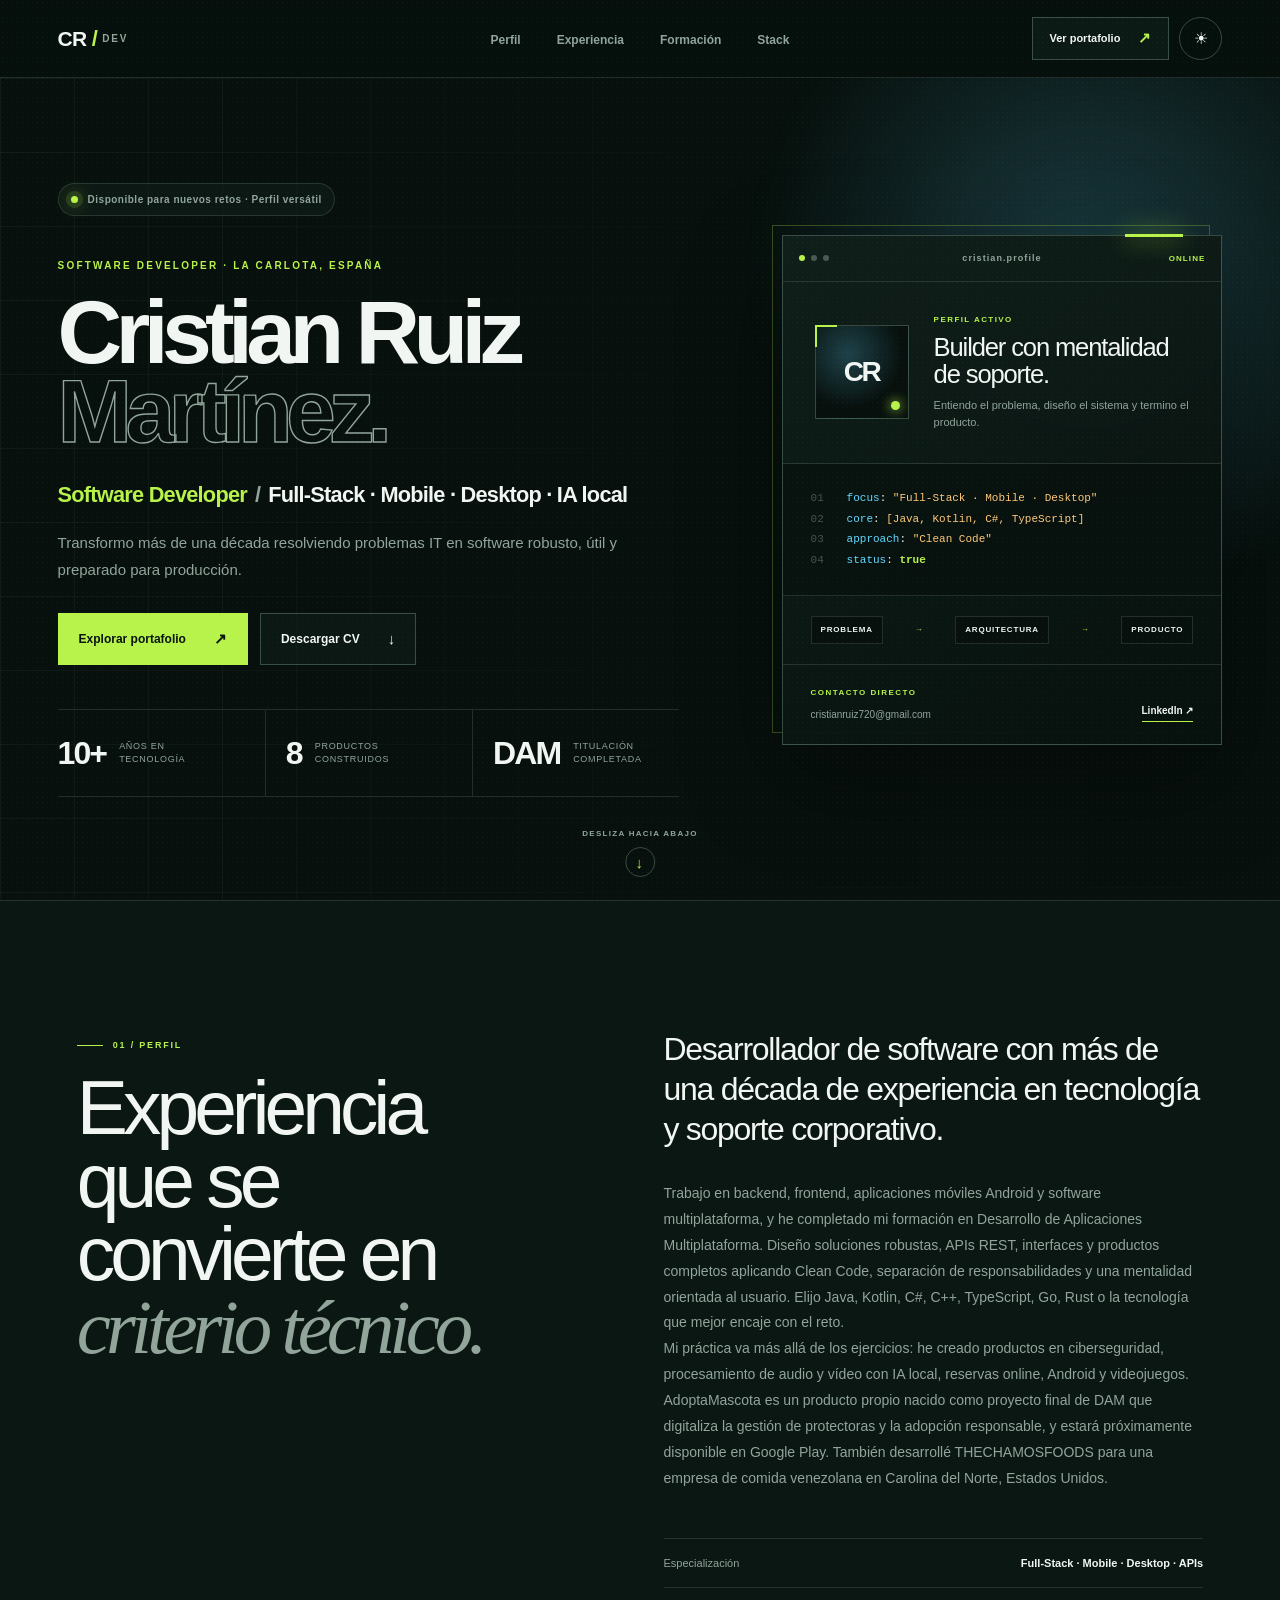
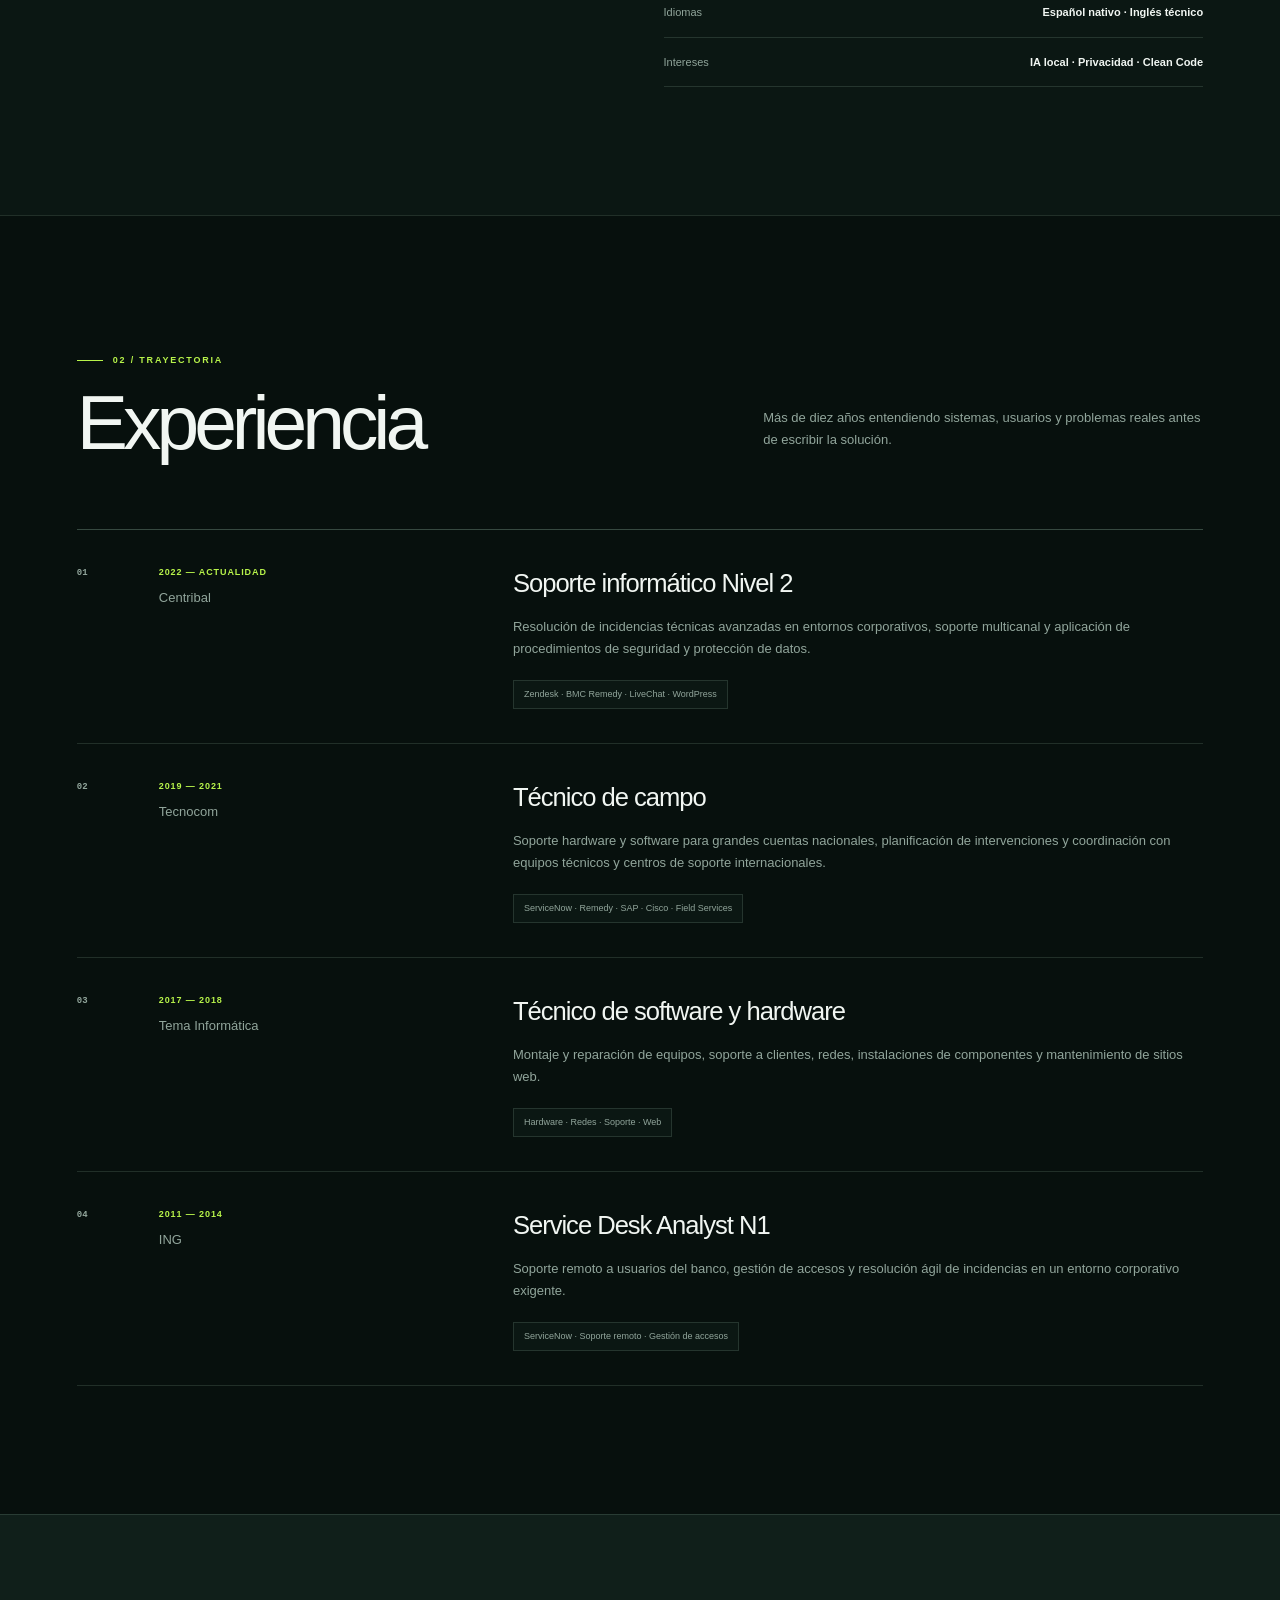
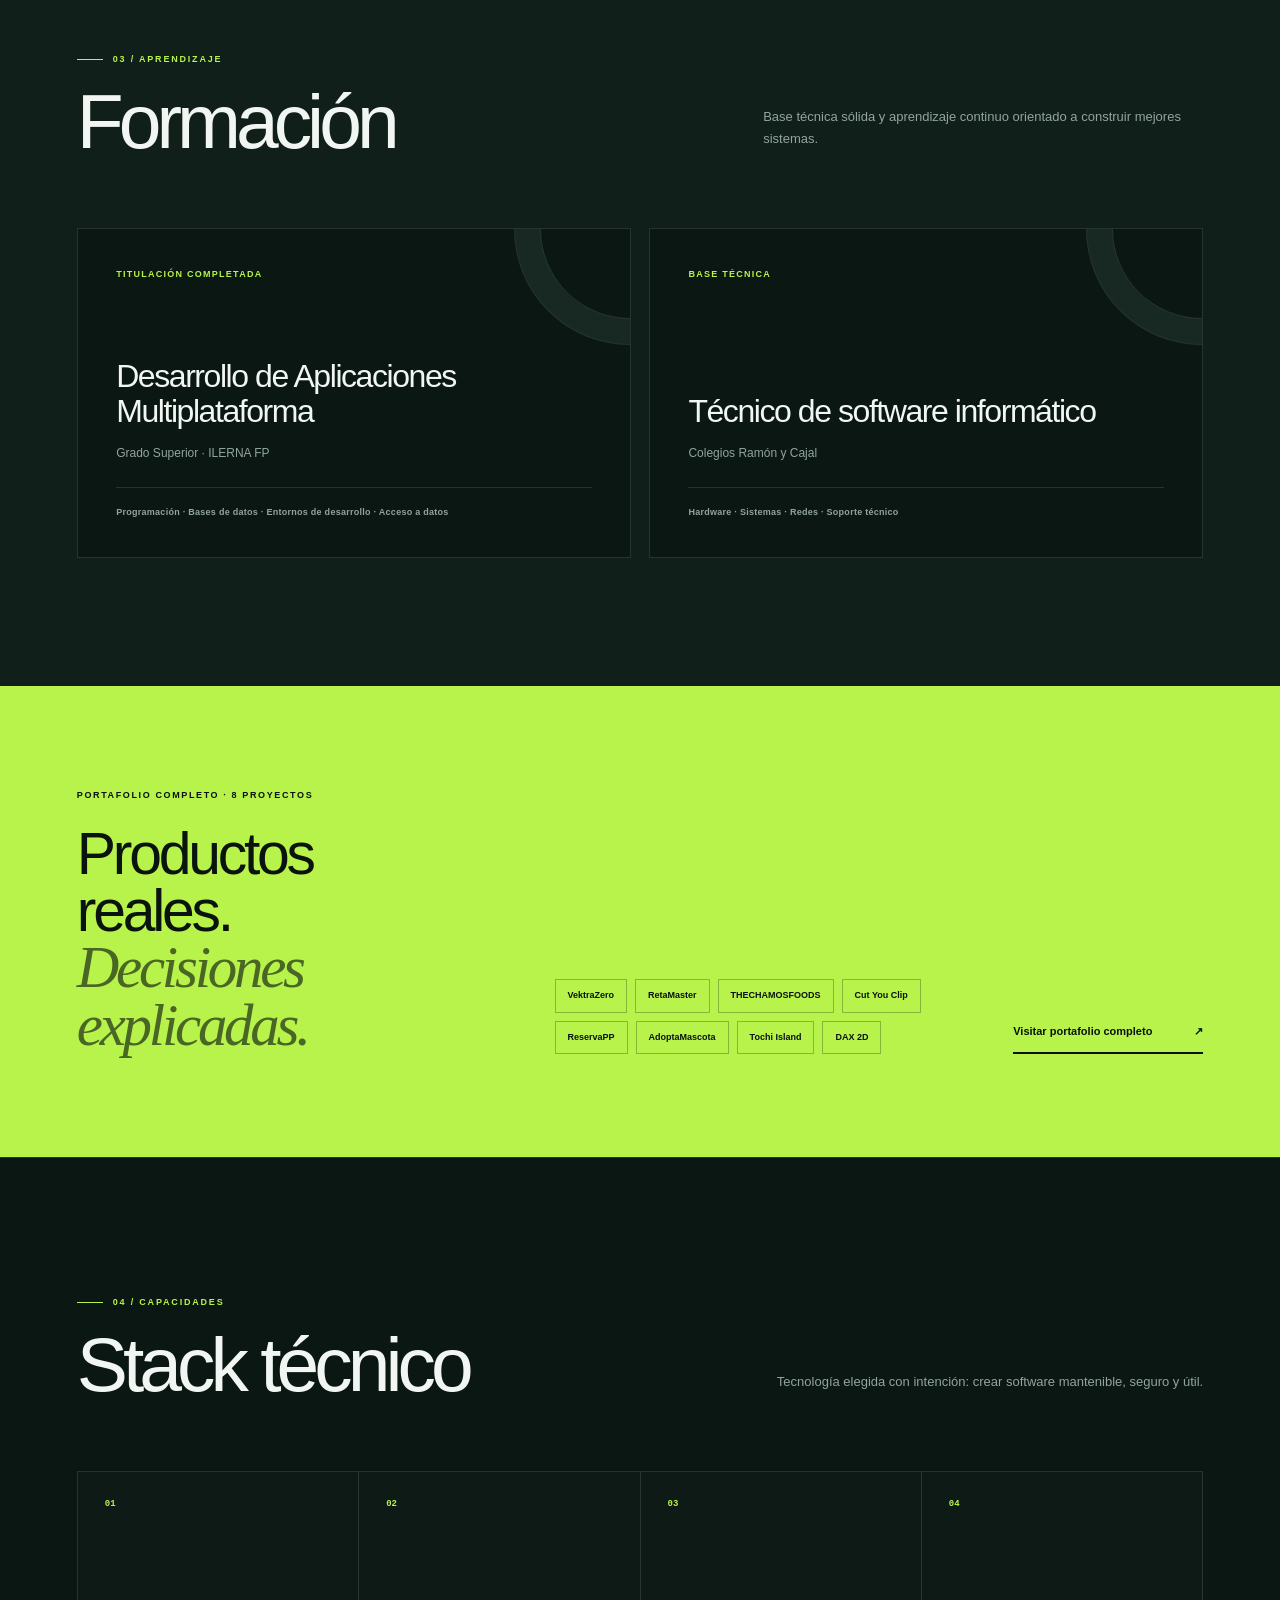
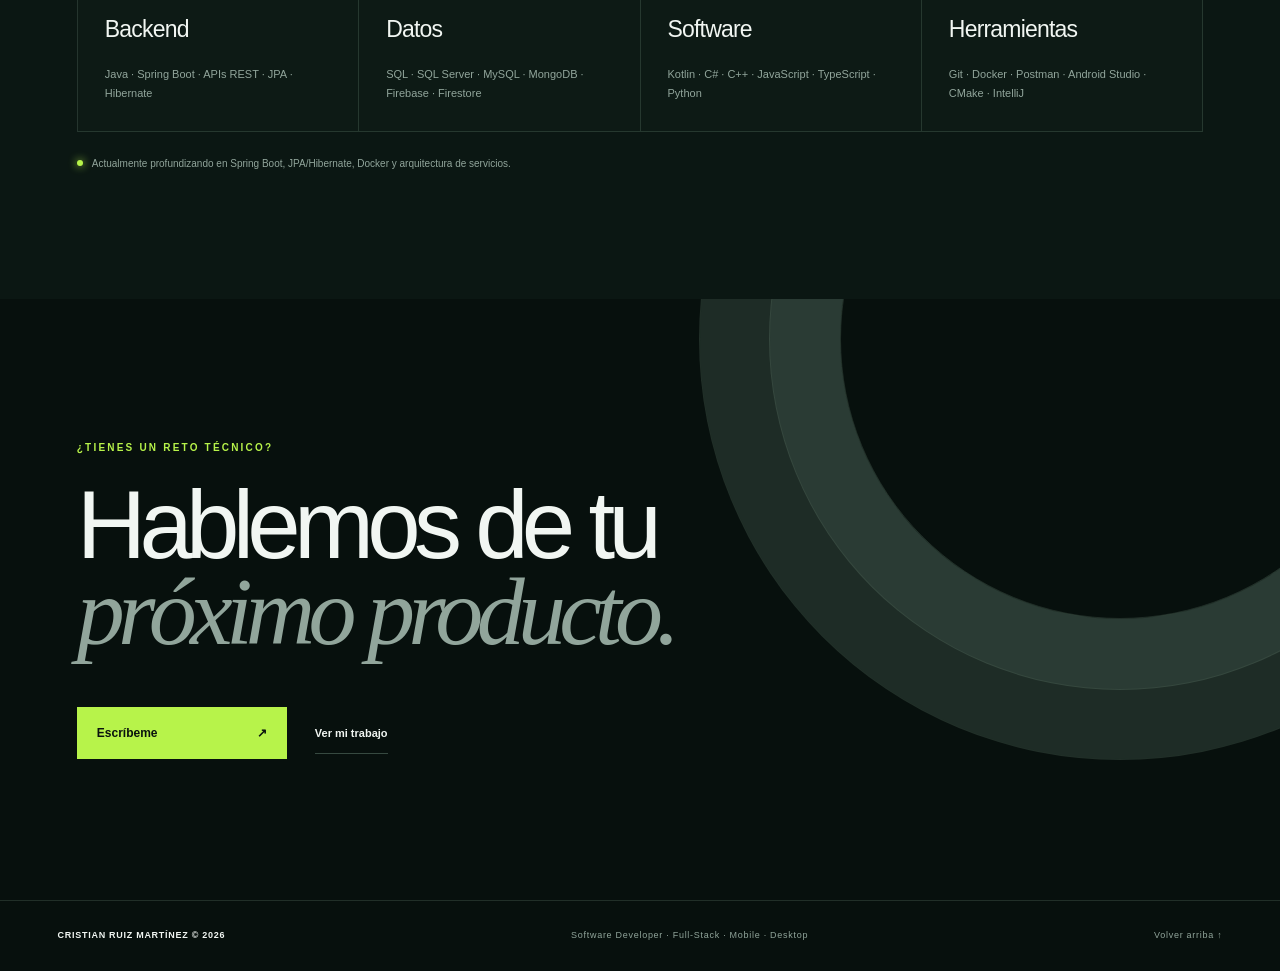
==== commit e955575d: "Mostrar todos los proyectos en el CV" ====
--- a/cv-interactivo/index.html
+++ b/cv-interactivo/index.html
@@ -6,7 +6,7 @@
     <meta name="description" content="Currículum interactivo de Cristian Ruiz Martínez, Software Developer full-stack, mobile y desktop." />
     <meta name="theme-color" content="#0f1512" />
     <title>Cristian Ruiz Martínez · CV interactivo</title>
-    <script type="module" crossorigin src="/cv-interactivo/assets/index-bn9-ut1R.js"></script>
+    <script type="module" crossorigin src="/cv-interactivo/assets/index-otj9B7da.js"></script>
     <link rel="stylesheet" crossorigin href="/cv-interactivo/assets/index-v1UXgqXL.css">
   </head>
   <body>
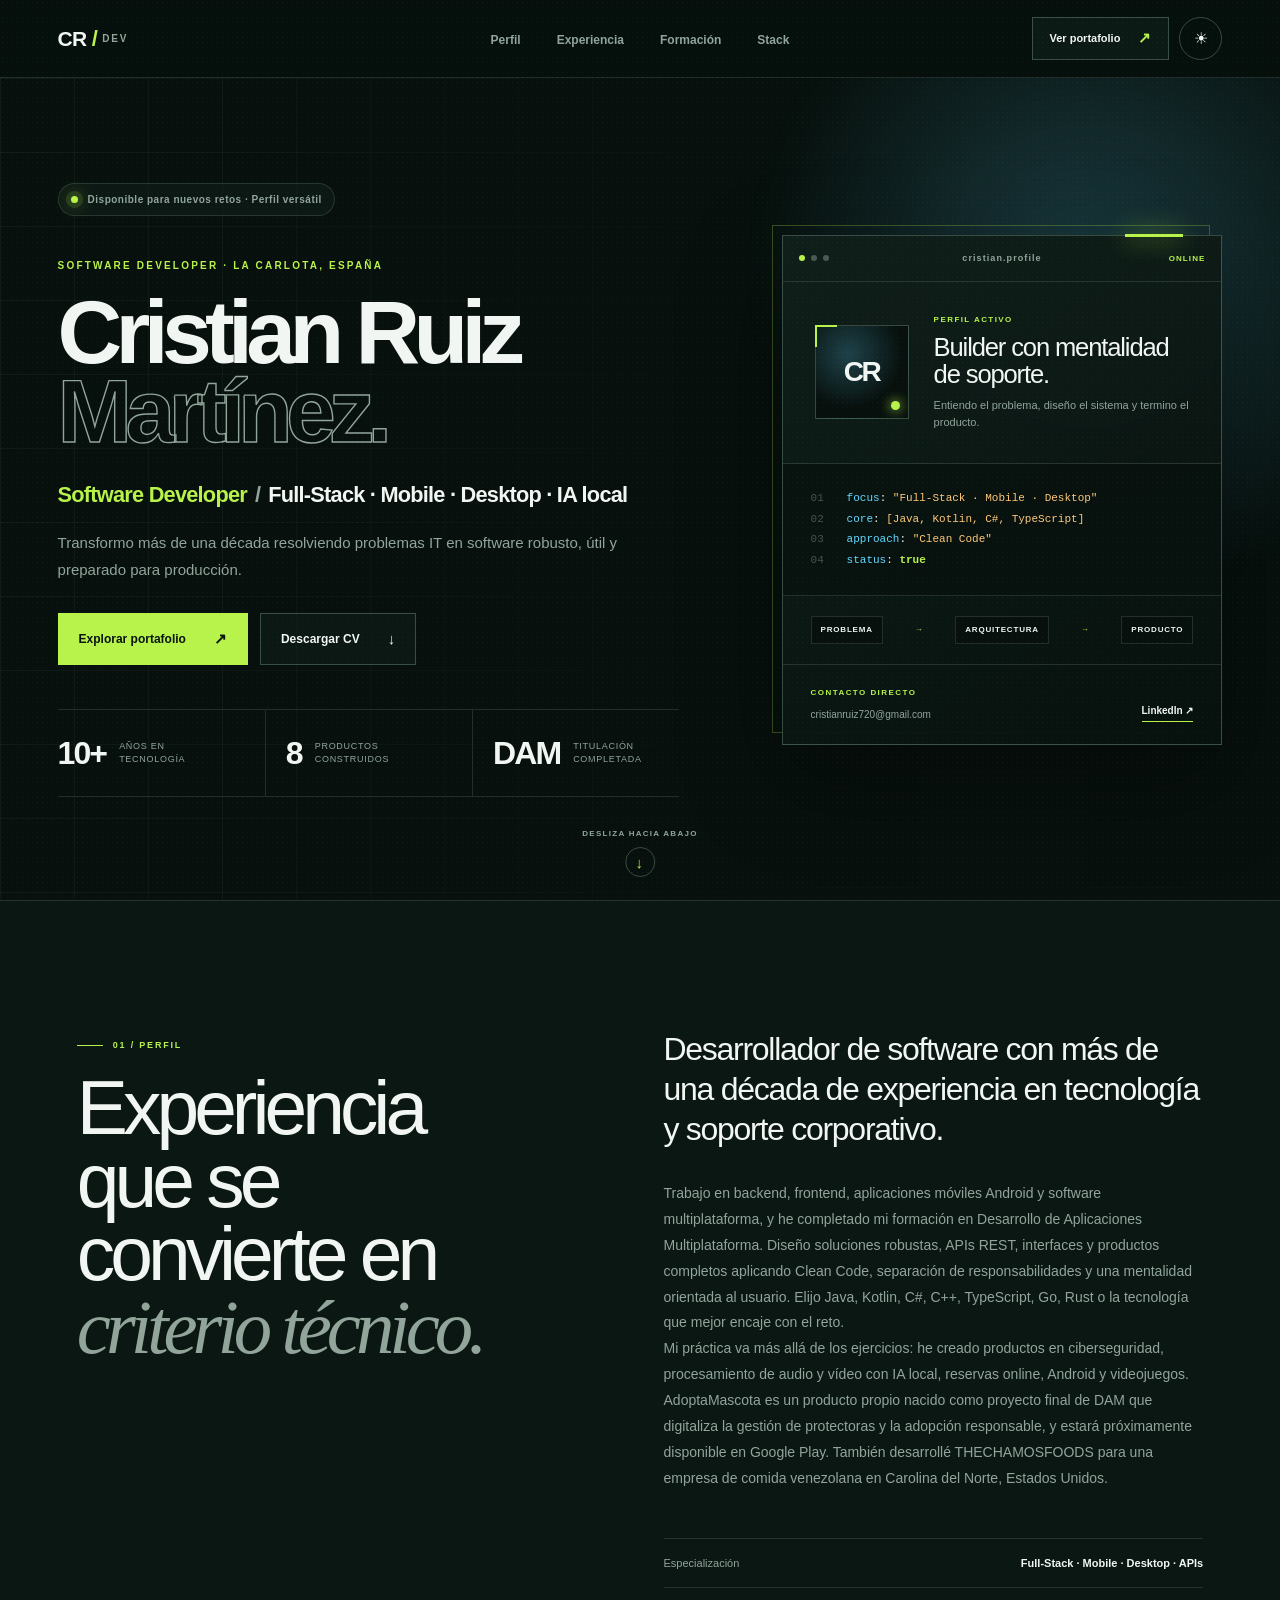
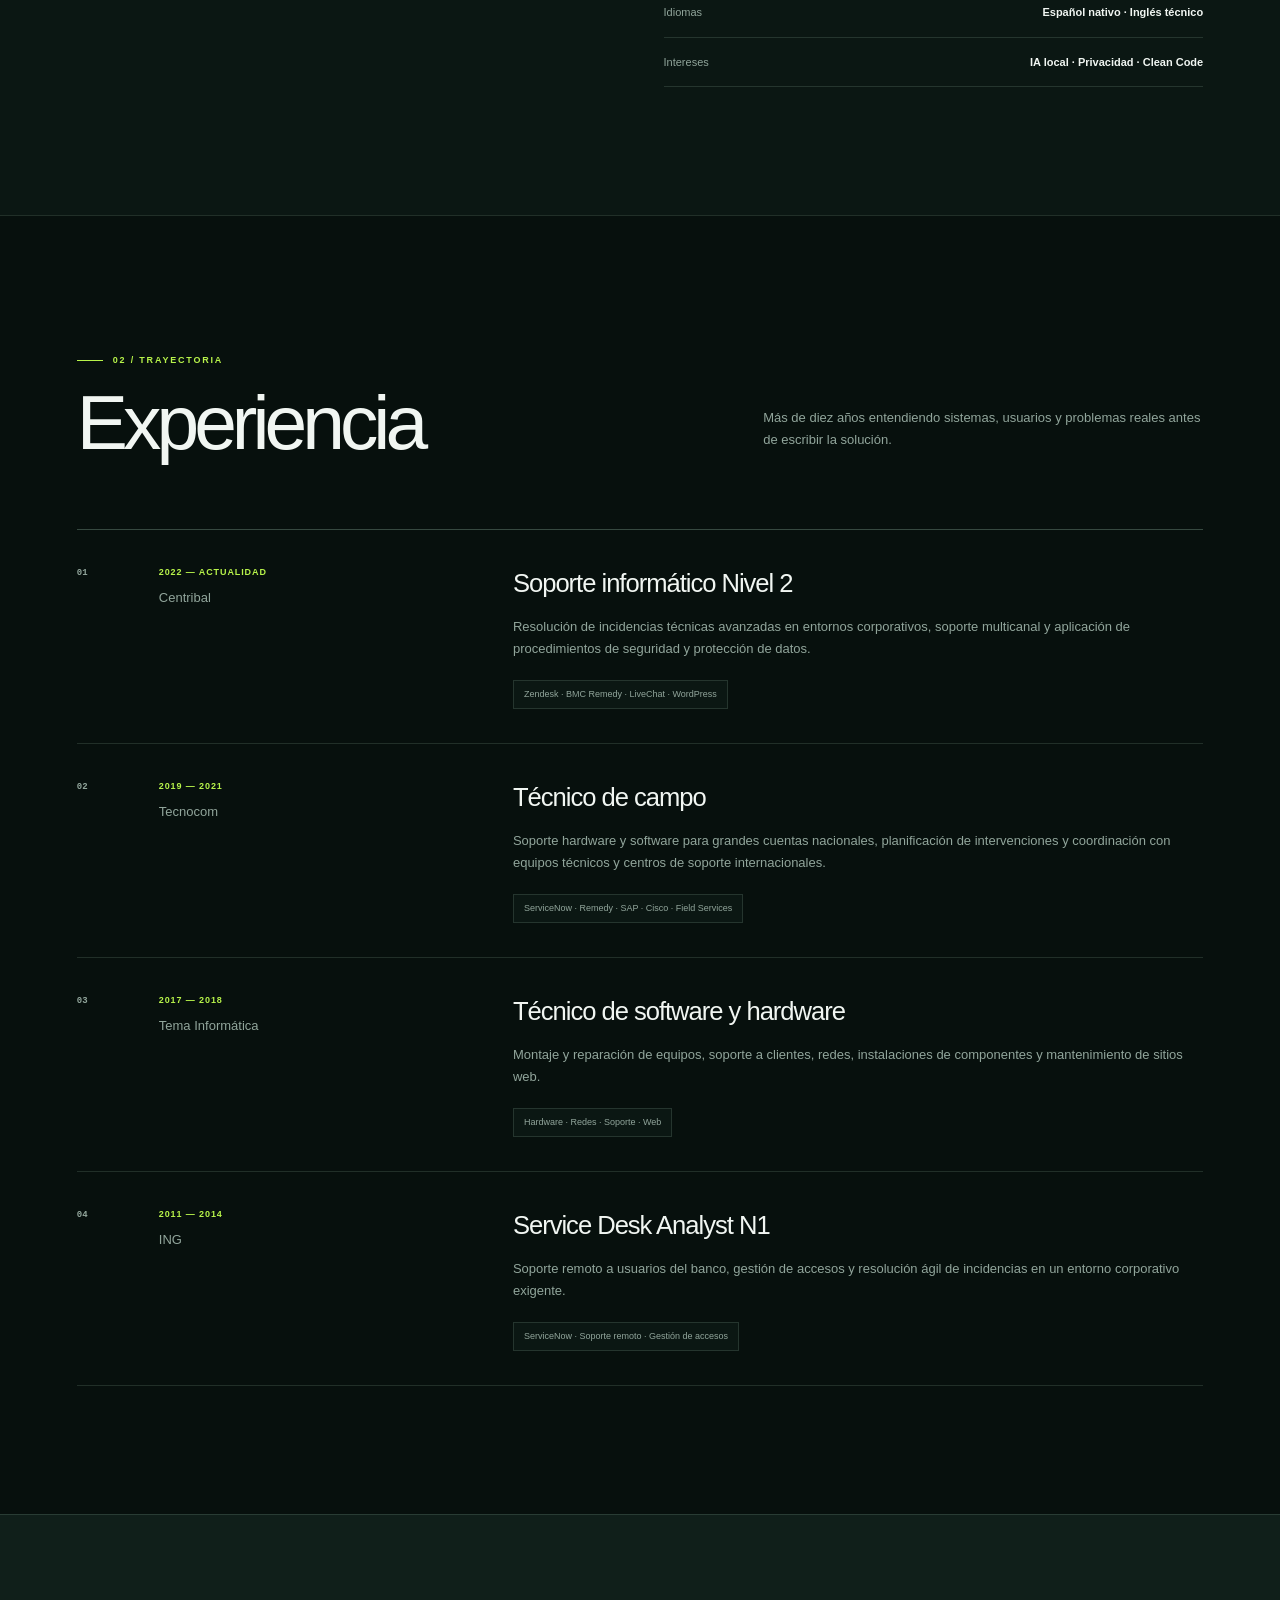
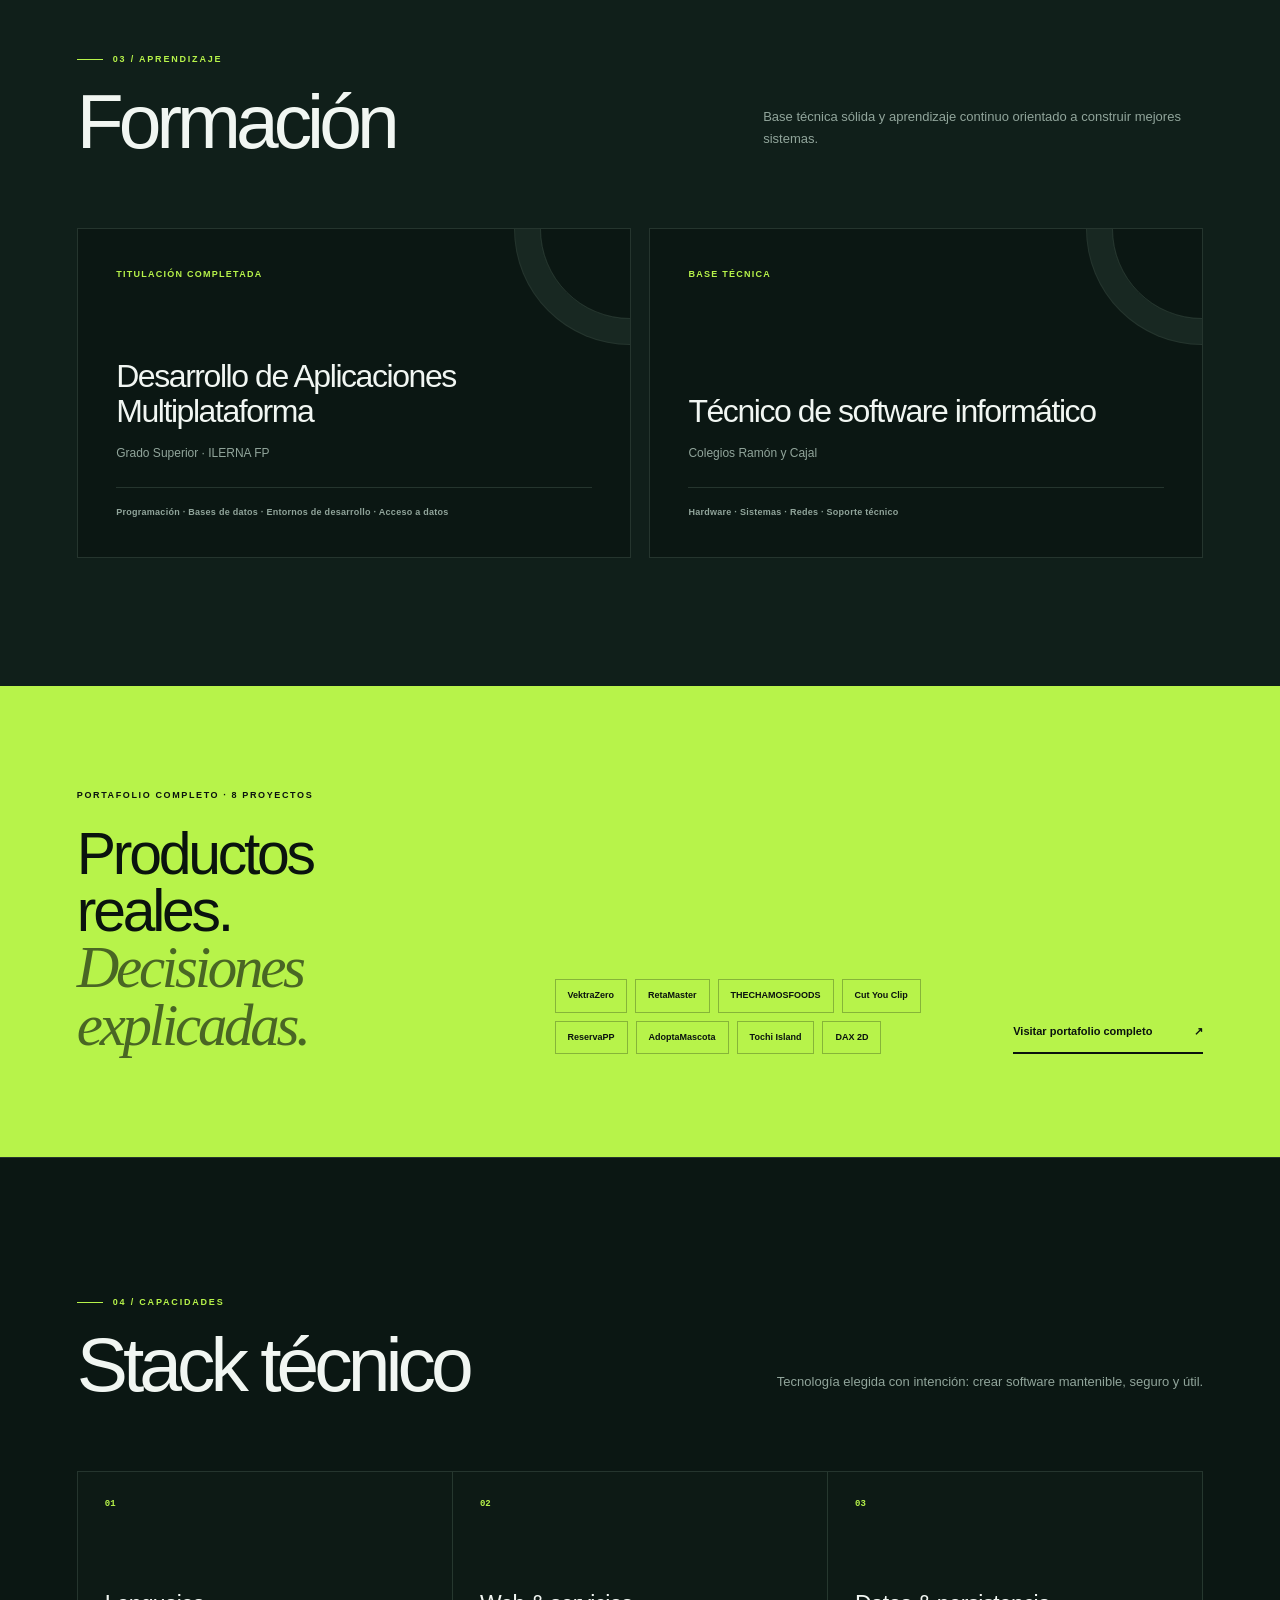
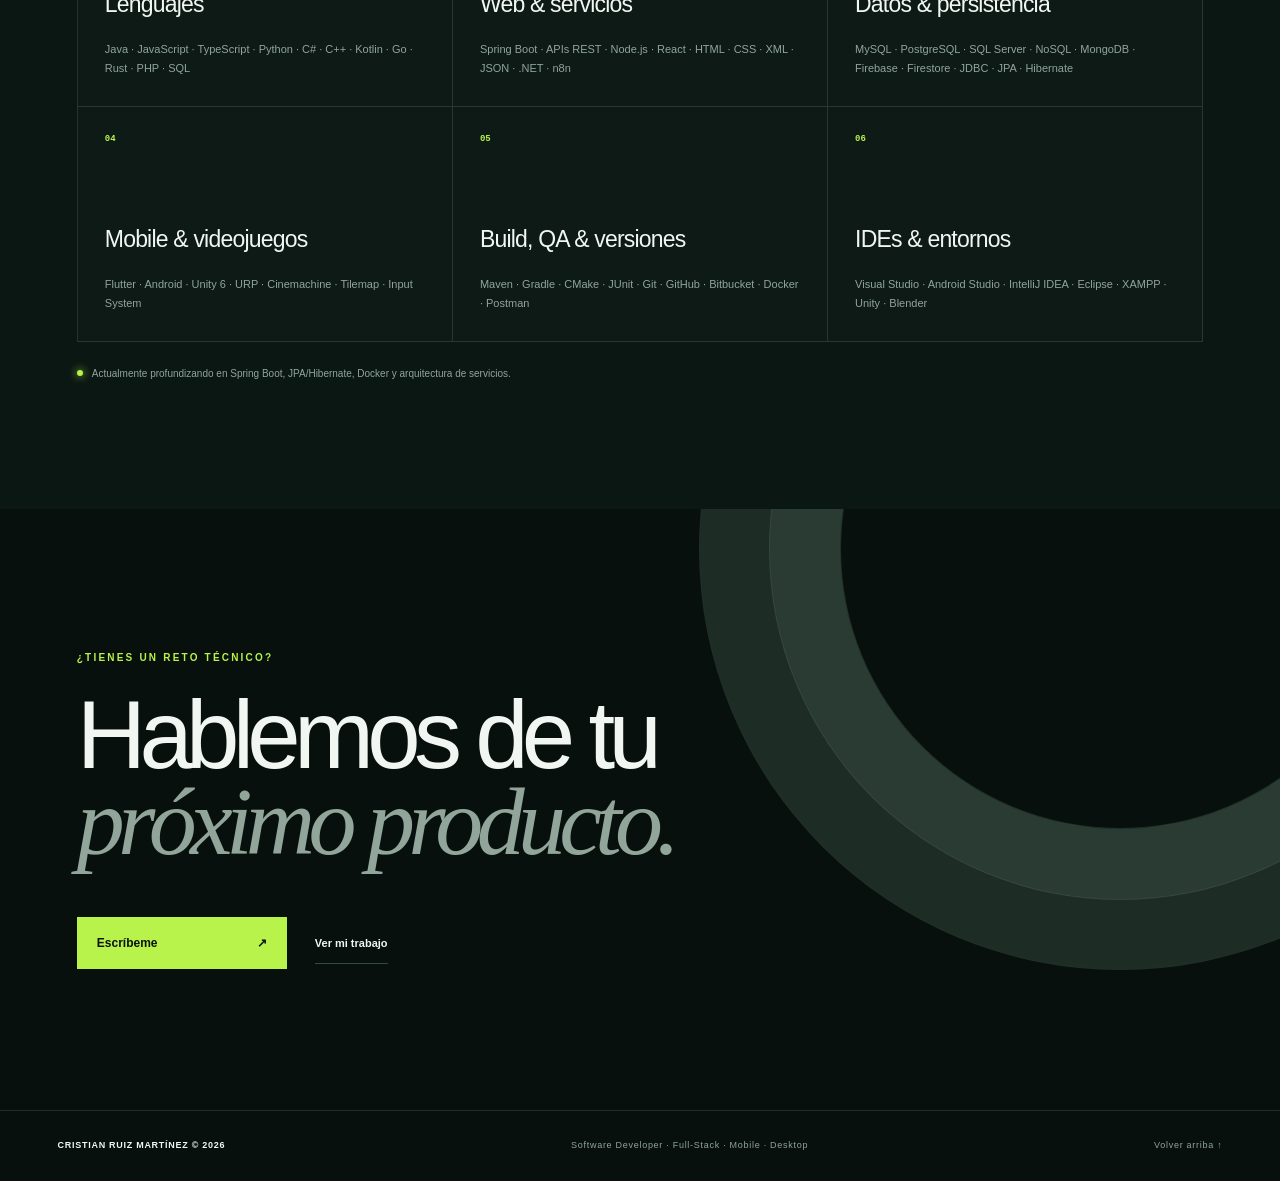
==== commit 25942b0e: "Completar competencias técnicas" ====
--- a/cv-interactivo/index.html
+++ b/cv-interactivo/index.html
@@ -6,8 +6,8 @@
     <meta name="description" content="Currículum interactivo de Cristian Ruiz Martínez, Software Developer full-stack, mobile y desktop." />
     <meta name="theme-color" content="#0f1512" />
     <title>Cristian Ruiz Martínez · CV interactivo</title>
-    <script type="module" crossorigin src="/cv-interactivo/assets/index-otj9B7da.js"></script>
-    <link rel="stylesheet" crossorigin href="/cv-interactivo/assets/index-v1UXgqXL.css">
+    <script type="module" crossorigin src="/cv-interactivo/assets/index-CNOZDqXT.js"></script>
+    <link rel="stylesheet" crossorigin href="/cv-interactivo/assets/index-FFK74O_d.css">
   </head>
   <body>
     <div id="root"></div>
--- a/cv-interactivo/assets/index-FFK74O_d.css
+++ b/cv-interactivo/assets/index-FFK74O_d.css
@@ -0,0 +1,2 @@
+/*! tailwindcss v4.2.1 | MIT License | https://tailwindcss.com */
+@layer theme{:root,:host{--font-sans:ui-sans-serif, system-ui, sans-serif, "Apple Color Emoji", "Segoe UI Emoji", "Segoe UI Symbol", "Noto Color Emoji";--font-serif:ui-serif, Georgia, Cambria, "Times New Roman", Times, serif;--font-mono:ui-monospace, SFMono-Regular, Menlo, Monaco, Consolas, "Liberation Mono", "Courier New", monospace;--spacing:.25rem;--default-font-family:var(--font-sans);--default-mono-font-family:var(--font-mono)}}@layer base{*,:after,:before,::backdrop{box-sizing:border-box;border:0 solid;margin:0;padding:0}::file-selector-button{box-sizing:border-box;border:0 solid;margin:0;padding:0}html,:host{-webkit-text-size-adjust:100%;tab-size:4;line-height:1.5;font-family:var(--default-font-family,ui-sans-serif, system-ui, sans-serif, "Apple Color Emoji", "Segoe UI Emoji", "Segoe UI Symbol", "Noto Color Emoji");font-feature-settings:var(--default-font-feature-settings,normal);font-variation-settings:var(--default-font-variation-settings,normal);-webkit-tap-highlight-color:transparent}hr{height:0;color:inherit;border-top-width:1px}abbr:where([title]){-webkit-text-decoration:underline dotted;text-decoration:underline dotted}h1,h2,h3,h4,h5,h6{font-size:inherit;font-weight:inherit}a{color:inherit;-webkit-text-decoration:inherit;-webkit-text-decoration:inherit;-webkit-text-decoration:inherit;-webkit-text-decoration:inherit;text-decoration:inherit}b,strong{font-weight:bolder}code,kbd,samp,pre{font-family:var(--default-mono-font-family,ui-monospace, SFMono-Regular, Menlo, Monaco, Consolas, "Liberation Mono", "Courier New", monospace);font-feature-settings:var(--default-mono-font-feature-settings,normal);font-variation-settings:var(--default-mono-font-variation-settings,normal);font-size:1em}small{font-size:80%}sub,sup{vertical-align:baseline;font-size:75%;line-height:0;position:relative}sub{bottom:-.25em}sup{top:-.5em}table{text-indent:0;border-color:inherit;border-collapse:collapse}:-moz-focusring{outline:auto}progress{vertical-align:baseline}summary{display:list-item}ol,ul,menu{list-style:none}img,svg,video,canvas,audio,iframe,embed,object{vertical-align:middle;display:block}img,video{max-width:100%;height:auto}button,input,select,optgroup,textarea{font:inherit;font-feature-settings:inherit;font-variation-settings:inherit;letter-spacing:inherit;color:inherit;opacity:1;background-color:#0000;border-radius:0}::file-selector-button{font:inherit;font-feature-settings:inherit;font-variation-settings:inherit;letter-spacing:inherit;color:inherit;opacity:1;background-color:#0000;border-radius:0}:where(select:is([multiple],[size])) optgroup{font-weight:bolder}:where(select:is([multiple],[size])) optgroup option{padding-inline-start:20px}::file-selector-button{margin-inline-end:4px}::placeholder{opacity:1}@supports (not ((-webkit-appearance:-apple-pay-button))) or (contain-intrinsic-size:1px){::placeholder{color:currentColor}@supports (color:color-mix(in lab, red, red)){::placeholder{color:color-mix(in oklab, currentcolor 50%, transparent)}}}textarea{resize:vertical}::-webkit-search-decoration{-webkit-appearance:none}::-webkit-date-and-time-value{min-height:1lh;text-align:inherit}::-webkit-datetime-edit{display:inline-flex}::-webkit-datetime-edit-fields-wrapper{padding:0}::-webkit-datetime-edit{padding-block:0}::-webkit-datetime-edit-year-field{padding-block:0}::-webkit-datetime-edit-month-field{padding-block:0}::-webkit-datetime-edit-day-field{padding-block:0}::-webkit-datetime-edit-hour-field{padding-block:0}::-webkit-datetime-edit-minute-field{padding-block:0}::-webkit-datetime-edit-second-field{padding-block:0}::-webkit-datetime-edit-millisecond-field{padding-block:0}::-webkit-datetime-edit-meridiem-field{padding-block:0}::-webkit-calendar-picker-indicator{line-height:1}:-moz-ui-invalid{box-shadow:none}button,input:where([type=button],[type=reset],[type=submit]){appearance:button}::file-selector-button{appearance:button}::-webkit-inner-spin-button{height:auto}::-webkit-outer-spin-button{height:auto}[hidden]:where(:not([hidden=until-found])){display:none!important}}@layer components;@layer utilities{.relative{position:relative}.start{inset-inline-start:var(--spacing)}.table{display:table}.italic{font-style:italic}}:root{--bg:#07100d;--bg-soft:#0b1713;--surface:#101f1a;--surface-2:#142720;--ink:#f1f6f2;--muted:#91a59b;--line:#cdffe021;--line-strong:#cdffe03d;--accent:#b7f34a;--accent-strong:#91d826;--accent-ink:#0a130e;--blue:#62d8ff;--warm:#ffc978;--nav:#07100dc7;--shadow:0 32px 90px #00000061}:root[data-theme=light]{--bg:#eaf0ec;--bg-soft:#f4f7f3;--surface:#dfe8e2;--surface-2:#d6e3db;--ink:#102019;--muted:#5b7065;--line:#10201921;--line-strong:#1020193d;--accent:#9bd62e;--accent-strong:#79b714;--accent-ink:#0b150f;--blue:#247c98;--warm:#b86f20;--nav:#eaf0ecd1;--shadow:0 30px 80px #19302526}*{box-sizing:border-box}html{scroll-behavior:smooth;background:var(--bg)}body{color:var(--ink);background:var(--bg);font-family:var(--font-sans), sans-serif;margin:0;transition:color .25s,background .25s;overflow-x:hidden}body:before{content:"";pointer-events:none;z-index:50;opacity:.18;background-image:radial-gradient(circle, var(--line-strong) .7px, transparent .8px);background-size:5px 5px;position:fixed;inset:0}::selection{background:var(--accent);color:var(--accent-ink)}a{color:inherit;text-decoration:none}button{color:inherit;font:inherit}.topbar{z-index:20;border-bottom:1px solid var(--line);background:var(--nav);-webkit-backdrop-filter:blur(20px)saturate(150%);backdrop-filter:blur(20px)saturate(150%);grid-template-columns:1fr auto 1fr;align-items:center;height:78px;padding:0 clamp(22px,4.5vw,78px);display:grid;position:sticky;top:0}.brand{letter-spacing:-.04em;align-items:center;width:max-content;font-weight:900;display:inline-flex}.brandMark{font-size:21px}.brandSlash{color:var(--accent);margin:0 5px;font-size:22px}.brandRole{color:var(--muted);letter-spacing:.19em;font-size:10px}.navlinks{align-items:center;gap:36px;display:flex}.navlinks a{color:var(--muted);padding:29px 0 27px;font-size:12px;font-weight:750;position:relative}.navlinks a:after{content:"";background:var(--accent);height:2px;transition:right .25s;position:absolute;bottom:-1px;left:0;right:100%}.navlinks a:hover{color:var(--ink)}.navlinks a:hover:after{right:0}.navActions{justify-self:end;align-items:center;gap:10px;display:flex}.portfolioNav{border:1px solid var(--line-strong);background:var(--surface);align-items:center;gap:18px;min-height:43px;padding:0 17px;display:inline-flex}@supports (color:color-mix(in lab, red, red)){.portfolioNav{background:color-mix(in srgb, var(--surface) 72%, transparent)}}.portfolioNav{font-size:11px;font-weight:850;transition:all .22s}.portfolioNav b{color:var(--accent);font-size:15px}.portfolioNav:hover{border-color:var(--accent);transform:translateY(-2px)}.iconButton{border:1px solid var(--line-strong);cursor:pointer;background:0 0;border-radius:50%;place-items:center;width:43px;height:43px;transition:all .22s;display:grid}.iconButton:hover{color:var(--accent);border-color:var(--accent);transform:rotate(12deg)}.hero{isolation:isolate;grid-template-columns:minmax(0,1.1fr) minmax(410px,.78fr);align-items:center;gap:clamp(50px,8vw,140px);min-height:calc(100svh - 78px);padding:clamp(70px,8vh,110px) clamp(22px,4.5vw,78px) 70px;display:grid;position:relative;overflow:hidden}.hero:before{content:"";z-index:-2;background-image:linear-gradient(var(--line) 1px, transparent 1px), linear-gradient(90deg, var(--line) 1px, transparent 1px);opacity:.38;background-size:74px 74px;position:absolute;inset:0;-webkit-mask-image:linear-gradient(90deg,#000,#0000 62%);mask-image:linear-gradient(90deg,#000,#0000 62%)}.hero:after{content:"";aspect-ratio:1;z-index:-3;background:radial-gradient(circle, var(--blue), transparent 67%);border-radius:50%;width:min(760px,56vw);position:absolute;top:-20%;right:-13vw}@supports (color:color-mix(in lab, red, red)){.hero:after{background:radial-gradient(circle, color-mix(in srgb, var(--blue) 21%, transparent), transparent 67%)}}.hero:after{filter:blur(10px)}.heroCopy{z-index:1;max-width:930px;position:relative}.availability{border:1px solid var(--line);color:var(--muted);background:var(--surface);border-radius:99px;align-items:center;gap:10px;margin-bottom:42px;padding:8px 12px;display:inline-flex}@supports (color:color-mix(in lab, red, red)){.availability{background:color-mix(in srgb, var(--surface) 64%, transparent)}}.availability{letter-spacing:.05em;font-size:10px;font-weight:800}.availability i{background:var(--accent);width:7px;height:7px;box-shadow:0 0 0 5px var(--accent), 0 0 18px var(--accent);border-radius:50%}@supports (color:color-mix(in lab, red, red)){.availability i{box-shadow:0 0 0 5px color-mix(in srgb, var(--accent) 12%, transparent), 0 0 18px var(--accent)}}.eyebrow,.cta>p{color:var(--accent);letter-spacing:.22em;margin:0;font-size:10px;font-weight:900}h1{letter-spacing:-.075em;max-width:890px;margin:20px 0 28px;font-size:clamp(58px,7vw,112px);font-weight:860;line-height:.88}h1 span{color:#0000;-webkit-text-stroke:1.4px var(--muted);display:block}.roleLine{letter-spacing:-.035em;flex-wrap:wrap;gap:8px;margin:0 0 19px;font-size:clamp(18px,1.7vw,27px);font-weight:700;display:flex}.roleLine strong{color:var(--accent)}.roleLine span{color:var(--muted)}.intro{max-width:650px;color:var(--muted);margin:0 0 30px;font-size:15px;line-height:1.75}.actions{flex-wrap:wrap;gap:12px;display:flex}.primary,.secondary{border:1px solid var(--line-strong);justify-content:space-between;align-items:center;gap:28px;min-height:52px;padding:0 20px;font-size:12px;font-weight:900;transition:transform .2s,border-color .2s,background .2s;display:inline-flex}.primary{color:var(--accent-ink);background:var(--accent);border-color:var(--accent)}.secondary{color:var(--ink);background:var(--surface)}@supports (color:color-mix(in lab, red, red)){.secondary{background:color-mix(in srgb, var(--surface) 55%, transparent)}}.primary:hover,.secondary:hover{transform:translateY(-3px)}.secondary:hover{border-color:var(--accent)}.primary span,.secondary span{font-size:15px}.proofGrid{border-top:1px solid var(--line);border-bottom:1px solid var(--line);grid-template-columns:repeat(3,1fr);width:min(670px,100%);margin-top:44px;display:grid}.proofGrid>div{align-items:center;gap:13px;min-height:86px;padding:19px 20px 18px 0;display:flex}.proofGrid>div+div{border-left:1px solid var(--line);padding-left:20px}.proofGrid strong{color:var(--ink);letter-spacing:-.06em;font-size:clamp(25px,2.5vw,38px);line-height:1}.proofGrid span{color:var(--muted);letter-spacing:.08em;text-transform:uppercase;font-size:9px;line-height:1.45}.developerPanel{border:1px solid var(--line-strong);background:linear-gradient(145deg, var(--surface), var(--bg));justify-self:end;width:100%;max-width:510px;position:relative}@supports (color:color-mix(in lab, red, red)){.developerPanel{background:linear-gradient(145deg, color-mix(in srgb, var(--surface) 96%, transparent), color-mix(in srgb, var(--bg) 96%, transparent))}}.developerPanel{box-shadow:var(--shadow)}.developerPanel:before{content:"";z-index:-1;border:1px solid var(--accent);position:absolute;inset:-11px 11px 11px -11px}@supports (color:color-mix(in lab, red, red)){.developerPanel:before{border:1px solid color-mix(in srgb, var(--accent) 28%, transparent)}}.developerPanel:after{content:"";background:var(--accent);width:58px;height:3px;box-shadow:0 0 24px var(--accent);position:absolute;top:-2px;right:38px}.consoleHeader{border-bottom:1px solid var(--line);height:46px;color:var(--muted);font:700 9px var(--font-sans);letter-spacing:.12em;grid-template-columns:1fr auto 1fr;align-items:center;padding:0 16px;display:grid}.consoleHeader>b{color:var(--accent);justify-self:end;font-size:8px}.consoleDots{gap:6px;display:flex}.consoleDots i{background:var(--muted);opacity:.45;border-radius:50%;width:6px;height:6px}.consoleDots i:first-child{background:var(--accent);opacity:1}.identityCore{border-bottom:1px solid var(--line);grid-template-columns:94px 1fr;align-items:center;gap:25px;padding:32px;display:grid}.avatar{aspect-ratio:1;border:1px solid var(--line-strong);background:radial-gradient(circle at 35% 30%, var(--blue), transparent 62%), var(--bg);place-items:center;width:94px;display:grid;position:relative}@supports (color:color-mix(in lab, red, red)){.avatar{background:radial-gradient(circle at 35% 30%, color-mix(in srgb, var(--blue) 25%, transparent), transparent 62%), var(--bg)}}.avatar:before,.avatar:after{content:"";background:var(--accent);position:absolute}.avatar:before{width:22px;height:2px;top:-1px;left:-1px}.avatar:after{width:2px;height:22px;top:-1px;left:-1px}.avatar span{letter-spacing:-.08em;font-size:28px;font-weight:900}.avatar i{background:var(--accent);width:9px;height:9px;box-shadow:0 0 12px var(--accent);border-radius:50%;position:absolute;bottom:8px;right:8px}.identityCore small,.panelFooter small{color:var(--accent);letter-spacing:.18em;margin-bottom:8px;font-size:8px;font-weight:900;display:block}.identityCore h2{letter-spacing:-.045em;margin:0 0 9px;font-size:clamp(20px,2vw,29px);line-height:1.05}.identityCore p{color:var(--muted);margin:0;font-size:11px;line-height:1.55}.codeBlock{background:var(--bg);padding:24px 28px}@supports (color:color-mix(in lab, red, red)){.codeBlock{background:color-mix(in srgb, var(--bg) 76%, transparent)}}.codeBlock{border-bottom:1px solid var(--line);font:500 11px/1.9 ui-monospace,SFMono-Regular,Consolas,monospace}.codeBlock p{white-space:nowrap;margin:0}.lineNumber{width:36px;color:var(--muted);display:inline-block}@supports (color:color-mix(in lab, red, red)){.lineNumber{color:color-mix(in srgb, var(--muted) 45%, transparent)}}.codeKey{color:var(--blue)}.codeBlock b{color:var(--warm);font-weight:500}.codeBlock strong{color:var(--accent);font-weight:700}.systemFlow{border-bottom:1px solid var(--line);letter-spacing:.1em;justify-content:space-between;align-items:center;gap:8px;padding:20px 28px;font-size:8px;font-weight:900;display:flex}.systemFlow span{border:1px solid var(--line);background:var(--bg);padding:7px 9px}.systemFlow i{color:var(--accent);font-style:normal}.panelFooter{justify-content:space-between;align-items:flex-end;gap:15px;padding:22px 28px;font-size:10px;display:flex}.panelFooter div>a{color:var(--muted)}.panelFooter>a{border-bottom:1px solid var(--accent);padding-bottom:3px;font-weight:800}.scrollCue{color:var(--muted);letter-spacing:.16em;text-transform:uppercase;place-items:center;gap:7px;font-size:8px;font-weight:800;display:grid;position:absolute;bottom:23px;left:50%;transform:translate(-50%)}.scrollCue i{border:1px solid var(--line-strong);width:30px;height:30px;color:var(--accent);background:var(--paper);border-radius:50%;place-items:center;display:grid}@supports (color:color-mix(in lab, red, red)){.scrollCue i{background:color-mix(in srgb, var(--paper) 90%, transparent)}}.scrollCue i{font:700 15px/1 var(--font-sans);font-style:normal;animation:1.7s ease-in-out infinite scrollDown}@keyframes scrollDown{0%,to{transform:translateY(0)}50%{transform:translateY(5px)}}.section{border-top:1px solid var(--line);padding:clamp(88px,10vw,160px) clamp(22px,6vw,110px)}.number{color:var(--accent);letter-spacing:.2em;align-items:center;gap:10px;font-size:9px;font-weight:900;display:inline-flex}.number:before{content:"";background:var(--accent);width:26px;height:1px}.section h2{letter-spacing:-.065em;margin:18px 0 0;font-size:clamp(48px,6vw,92px);line-height:.95}.section h2 em,.projectStrip h2 em,.cta h2 em{color:var(--muted);font-family:var(--font-serif), serif;font-weight:400}.twoCol{background:var(--bg-soft);grid-template-columns:minmax(330px,.85fr) minmax(430px,1fr);gap:clamp(60px,10vw,170px);display:grid}.sectionHeading h2{max-width:650px}.lead{letter-spacing:-.04em;color:var(--ink)!important;margin:0 0 32px!important;font-size:clamp(25px,2.5vw,40px)!important;line-height:1.25!important}.aboutCopy>p{max-width:720px;color:var(--muted);font-size:14px;line-height:1.85}.aboutCopy dl{border-top:1px solid var(--line);margin:46px 0 0}.aboutCopy dl div{border-bottom:1px solid var(--line);justify-content:space-between;gap:25px;padding:16px 0;font-size:11px;display:flex}.aboutCopy dt{color:var(--muted)}.aboutCopy dd{text-align:right;margin:0;font-weight:800}.sectionTop{justify-content:space-between;align-items:flex-end;gap:60px;margin-bottom:70px;display:flex}.sectionTop>p{max-width:440px;color:var(--muted);margin:0 0 8px;font-size:13px;line-height:1.7}.experience{background:var(--bg)}.timeline{border-top:1px solid var(--line-strong)}.timeline article{border-bottom:1px solid var(--line);grid-template-columns:50px minmax(170px,.7fr) 1.5fr;gap:32px;padding:34px 0;transition:padding .25s,background .25s;display:grid;position:relative}.timeline article:before{content:"";z-index:0;background:linear-gradient(90deg, var(--accent), transparent);position:absolute;inset:0}@supports (color:color-mix(in lab, red, red)){.timeline article:before{background:linear-gradient(90deg, color-mix(in srgb, var(--accent) 7%, transparent), transparent)}}.timeline article:before{opacity:0;transition:opacity .25s}.timeline article:hover{padding-left:18px;padding-right:18px}.timeline article:hover:before{opacity:1}.timeline article>*{z-index:1;position:relative}.jobIndex{color:var(--muted);padding-top:4px;font:700 9px ui-monospace,monospace}.jobMeta{flex-direction:column;gap:8px;padding-top:2px;display:flex}.jobMeta b{color:var(--accent);letter-spacing:.1em;font-size:9px}.jobMeta span{color:var(--muted);font-size:13px}.jobContent h3{letter-spacing:-.04em;margin:0;font-size:clamp(21px,2vw,30px)}.jobContent p{max-width:680px;color:var(--muted);margin:13px 0 20px;font-size:13px;line-height:1.7}.jobContent small{border:1px solid var(--line);color:var(--muted);background:var(--bg-soft);padding:7px 10px;font-size:9px;display:inline-block}.education{background:var(--surface)}.credentialGrid{grid-template-columns:1fr 1fr;gap:18px;display:grid}.credentialGrid article{border:1px solid var(--line);background:var(--bg-soft);flex-direction:column;min-height:330px;padding:clamp(28px,3vw,45px);display:flex;position:relative;overflow:hidden}.credentialGrid article:after{content:"";border:1px solid var(--line);width:180px;height:180px;box-shadow:0 0 0 25px var(--surface), 0 0 0 26px var(--line);border-radius:50%;position:absolute;top:-90px;right:-90px}@supports (color:color-mix(in lab, red, red)){.credentialGrid article:after{box-shadow:0 0 0 25px color-mix(in srgb, var(--surface) 58%, transparent), 0 0 0 26px var(--line)}}.credentialGrid article>span{color:var(--accent);letter-spacing:.14em;font-size:9px;font-weight:900}.credentialGrid h3{letter-spacing:-.045em;max-width:540px;margin:auto 0 14px;font-size:clamp(25px,2.5vw,37px);line-height:1.1}.credentialGrid p{color:var(--muted);margin:0 0 25px;font-size:12px}.credentialGrid b{border-top:1px solid var(--line);color:var(--muted);letter-spacing:.03em;padding-top:17px;font-size:9px;line-height:1.6}.projectStrip{color:var(--accent-ink);background:var(--accent);grid-template-columns:1.05fr 1fr auto;align-items:end;gap:clamp(35px,6vw,100px);padding:clamp(75px,8vw,125px) clamp(22px,6vw,110px);display:grid}.projectStrip p{letter-spacing:.18em;margin:0 0 24px;font-size:9px;font-weight:900}.projectStrip h2{letter-spacing:-.055em;margin:0;font-size:clamp(38px,4.6vw,70px);line-height:.96}.projectStrip h2 em{color:var(--accent-ink)}@supports (color:color-mix(in lab, red, red)){.projectStrip h2 em{color:color-mix(in srgb, var(--accent-ink) 63%, transparent)}}.projectNames{flex-wrap:wrap;gap:8px;display:flex}.projectNames span{border:1px solid var(--accent-ink);padding:9px 12px}@supports (color:color-mix(in lab, red, red)){.projectNames span{border:1px solid color-mix(in srgb, var(--accent-ink) 28%, transparent)}}.projectNames span{font-size:9px;font-weight:850}.projectStrip>a{border-bottom:2px solid var(--accent-ink);justify-content:space-between;gap:20px;min-width:190px;padding:13px 0;font-size:11px;font-weight:900;display:flex}.skills{background:var(--bg-soft)}.skillGrid{border-top:1px solid var(--line);border-left:1px solid var(--line);grid-template-columns:repeat(3,1fr);display:grid}.skillGrid article{border-right:1px solid var(--line);border-bottom:1px solid var(--line);background:var(--surface);flex-direction:column;min-height:235px;padding:27px;display:flex}@supports (color:color-mix(in lab, red, red)){.skillGrid article{background:color-mix(in srgb, var(--surface) 40%, transparent)}}.skillGrid article{transition:transform .22s,background .22s}.skillGrid article:hover{background:var(--surface);transform:translateY(-7px)}.skillGrid span{color:var(--accent);font:700 9px ui-monospace,monospace}.skillGrid h3{letter-spacing:-.035em;margin:auto 0 19px;font-size:23px}.skillGrid p{color:var(--muted);margin:0;font-size:11px;line-height:1.75}.learningNote{color:var(--muted);align-items:center;gap:9px;margin:24px 0 0;font-size:10px;display:flex}.learningNote i{background:var(--accent);width:6px;height:6px;box-shadow:0 0 9px var(--accent);border-radius:50%}.cta{background:var(--bg);padding:clamp(90px,11vw,175px) clamp(22px,6vw,110px);position:relative;overflow:hidden}.cta:before{content:"";border:1px solid var(--line);width:560px;height:560px;box-shadow:0 0 0 70px var(--surface), 0 0 0 71px var(--line), 0 0 0 140px var(--surface), 0 0 0 141px var(--line);border-radius:50%;position:absolute;top:-240px;right:-120px}@supports (color:color-mix(in lab, red, red)){.cta:before{box-shadow:0 0 0 70px color-mix(in srgb, var(--surface) 28%, transparent), 0 0 0 71px var(--line), 0 0 0 140px color-mix(in srgb, var(--surface) 16%, transparent), 0 0 0 141px var(--line)}}.cta h2{letter-spacing:-.07em;max-width:1000px;margin:27px 0 52px;font-size:clamp(55px,7.5vw,118px);line-height:.9;position:relative}.cta>div{flex-wrap:wrap;align-items:center;gap:28px;display:flex;position:relative}.ctaPrimary{min-width:210px;color:var(--accent-ink);background:var(--accent);justify-content:space-between;padding:17px 20px;font-size:12px;font-weight:900;display:flex}.ctaPortfolio{border-bottom:1px solid var(--line-strong);padding:12px 0;font-size:11px;font-weight:800}footer{border-top:1px solid var(--line);color:var(--muted);background:var(--bg);letter-spacing:.08em;justify-content:space-between;gap:25px;padding:28px clamp(22px,4.5vw,78px);font-size:9px;display:flex}footer b{color:var(--ink)}@media (width<=1120px){.topbar{grid-template-columns:1fr auto}.navlinks{display:none}.hero{grid-template-columns:1fr minmax(370px,.72fr);gap:55px}.projectStrip{grid-template-columns:1fr 1fr}.projectStrip>a{grid-column:2}}@media (width<=900px){.hero{grid-template-columns:1fr;min-height:auto;padding-top:76px}.heroCopy{max-width:780px}.developerPanel{justify-self:start;max-width:680px;margin-top:10px}.scrollCue{display:none}.twoCol{grid-template-columns:1fr}.sectionHeading h2{max-width:780px}.sectionTop{flex-direction:column;align-items:flex-start;gap:25px}.sectionTop>p{max-width:650px}.skillGrid{grid-template-columns:1fr 1fr}.projectStrip{grid-template-columns:1fr}.projectStrip>a{grid-column:auto;max-width:280px}}@media (width<=620px){.topbar{height:68px;padding-inline:18px}.portfolioNav{min-height:39px;padding:0 12px}.portfolioNav span{display:none}.portfolioNav b{font-size:18px}.iconButton{width:39px;height:39px}.hero{padding:60px 18px 55px}.availability{margin-bottom:34px}h1{font-size:clamp(52px,16vw,78px)}.roleLine{line-height:1.25;display:block}.roleLine span{display:none}.roleLine strong{display:block}.actions{grid-template-columns:1fr;display:grid}.primary,.secondary{width:100%}.proofGrid>div{padding:16px 8px;display:block}.proofGrid>div+div{padding-left:10px}.proofGrid strong{margin-bottom:8px;display:block}.proofGrid span{font-size:8px}.developerPanel:before{inset:-7px 7px 7px -7px}.identityCore{grid-template-columns:70px 1fr;gap:17px;padding:24px}.avatar{width:70px}.avatar span{font-size:22px}.codeBlock{padding:20px;font-size:9px;overflow-x:auto}.systemFlow{padding:17px 20px}.systemFlow span{padding:6px;font-size:7px}.panelFooter{flex-direction:column;align-items:flex-start}.section{padding:82px 18px}.section h2{font-size:clamp(44px,14vw,64px)}.aboutCopy dl div{flex-direction:column;align-items:flex-start;gap:7px}.aboutCopy dd{text-align:left}.timeline article{grid-template-columns:34px 1fr;gap:20px}.jobContent{grid-column:2}.timeline article:hover{padding-left:8px;padding-right:8px}.credentialGrid{grid-template-columns:1fr}.credentialGrid article{min-height:300px}.projectStrip{padding:75px 18px}.projectNames{gap:6px}.skillGrid{grid-template-columns:1fr}.skillGrid article{min-height:220px}.cta{padding:90px 18px}.cta:before{opacity:.4}footer{flex-direction:column;padding:25px 18px}}@media (prefers-reduced-motion:reduce){html{scroll-behavior:auto}*,:before,:after{transition-duration:.01ms!important;animation-duration:.01ms!important;animation-iteration-count:1!important}}@media print{:root{--bg:white;--bg-soft:white;--surface:white;--ink:#111;--muted:#444;--line:#ccc}body:before,.topbar,.actions,.availability,.scrollCue,.developerPanel:before,.cta:before{display:none}.hero{grid-template-columns:1fr;min-height:auto}.section{padding:55px 5vw}.cta{break-inside:avoid}}
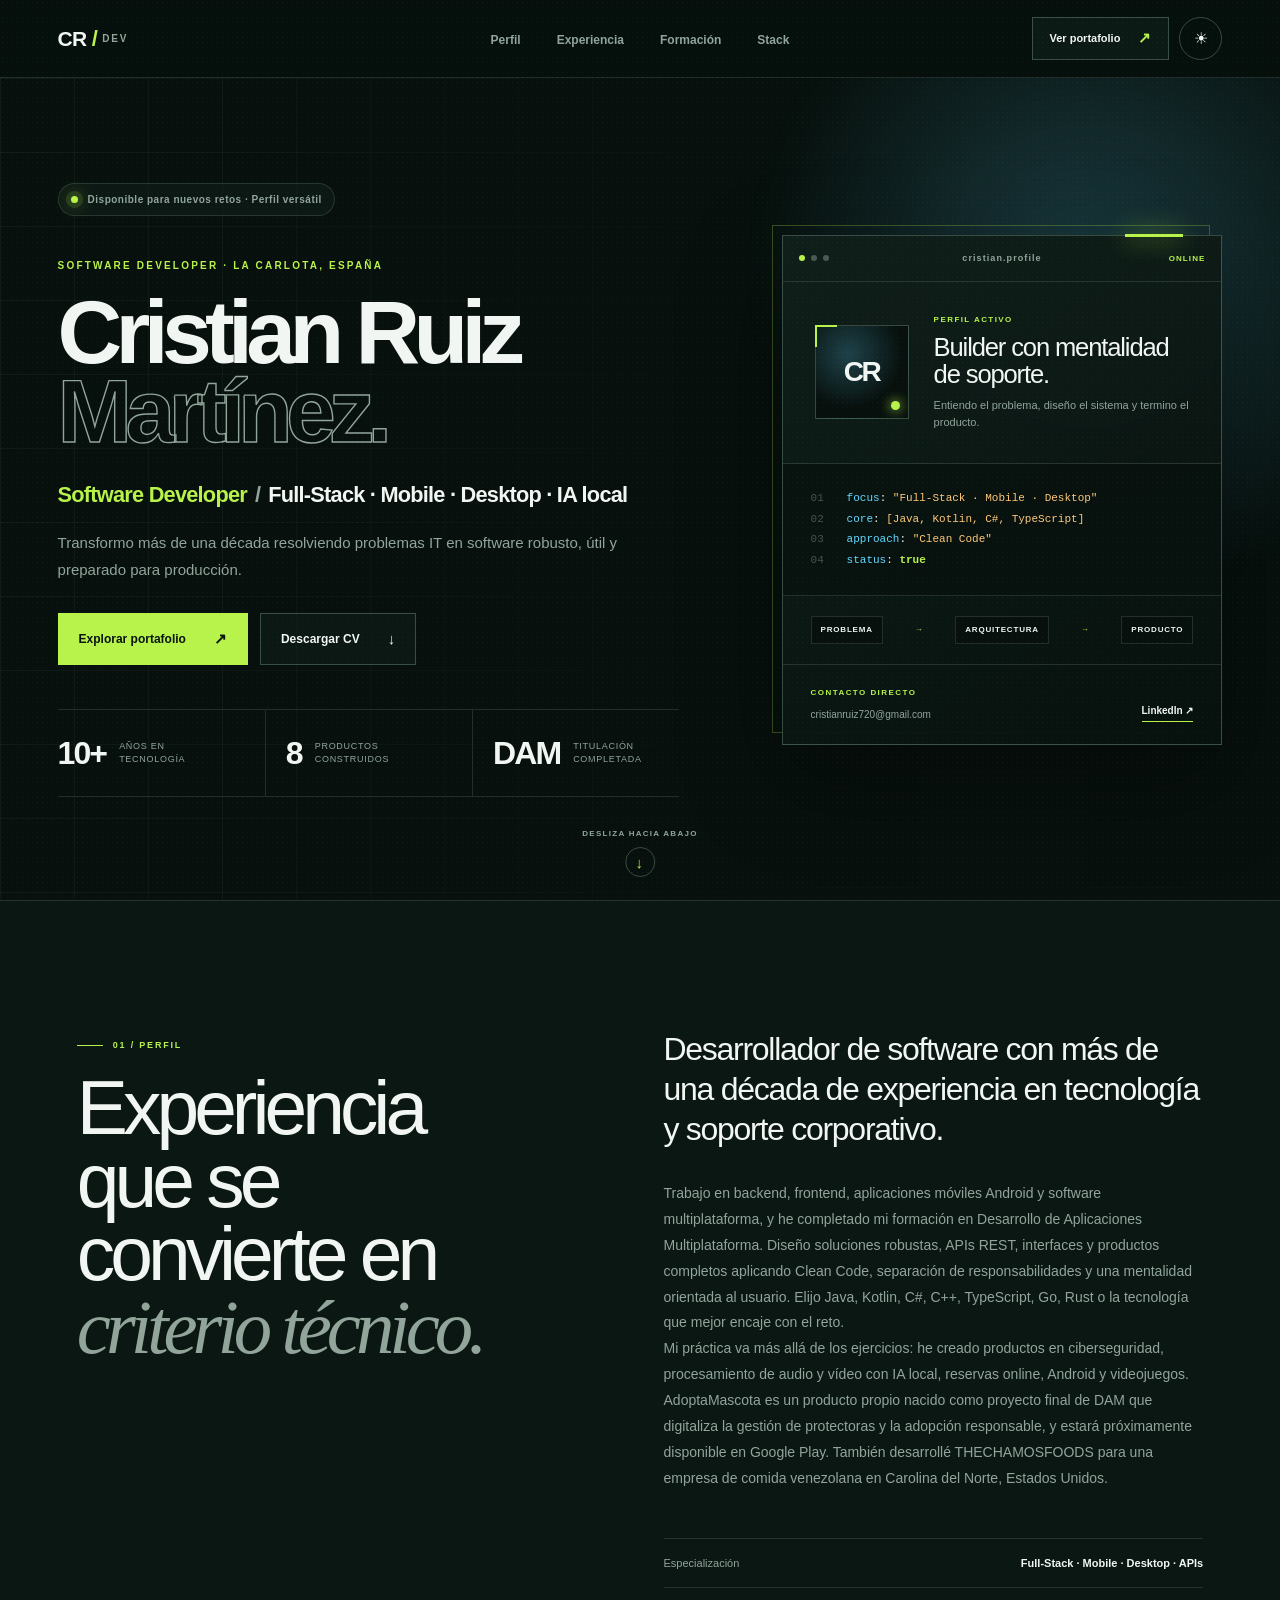
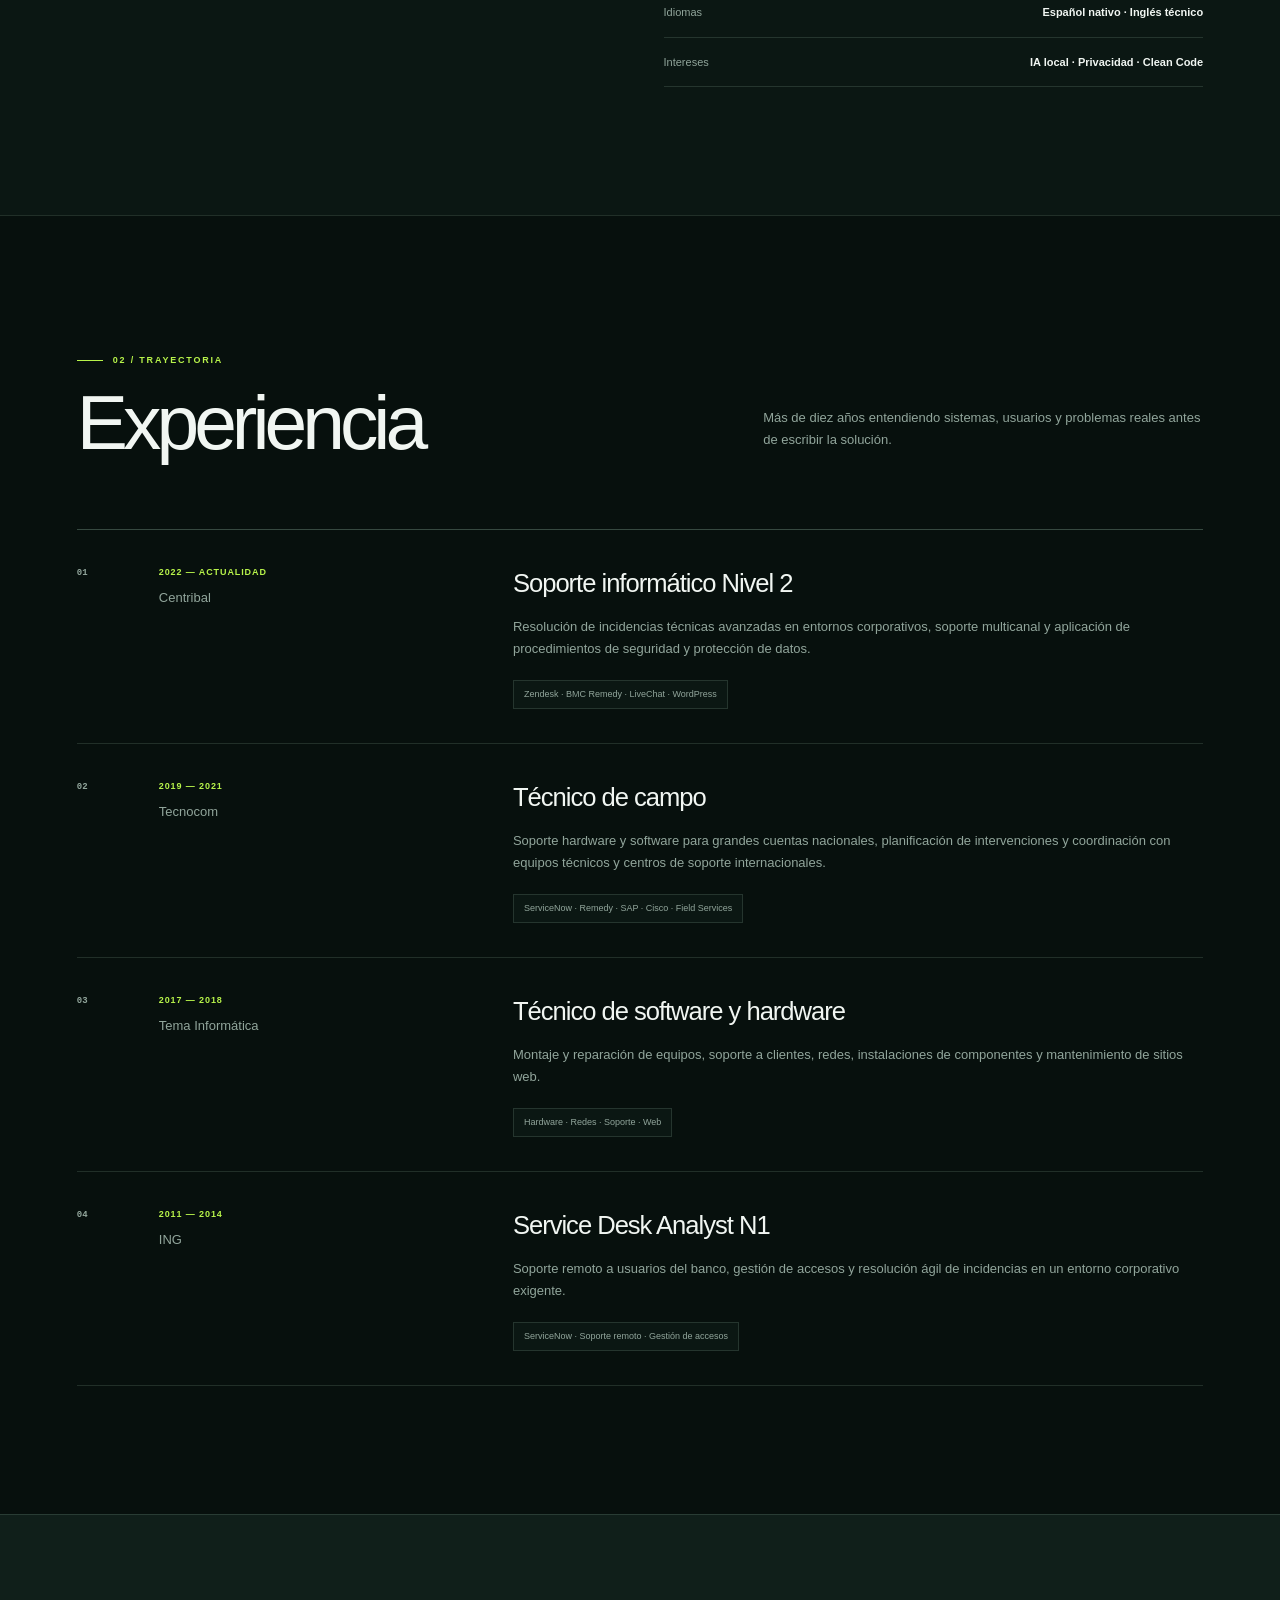
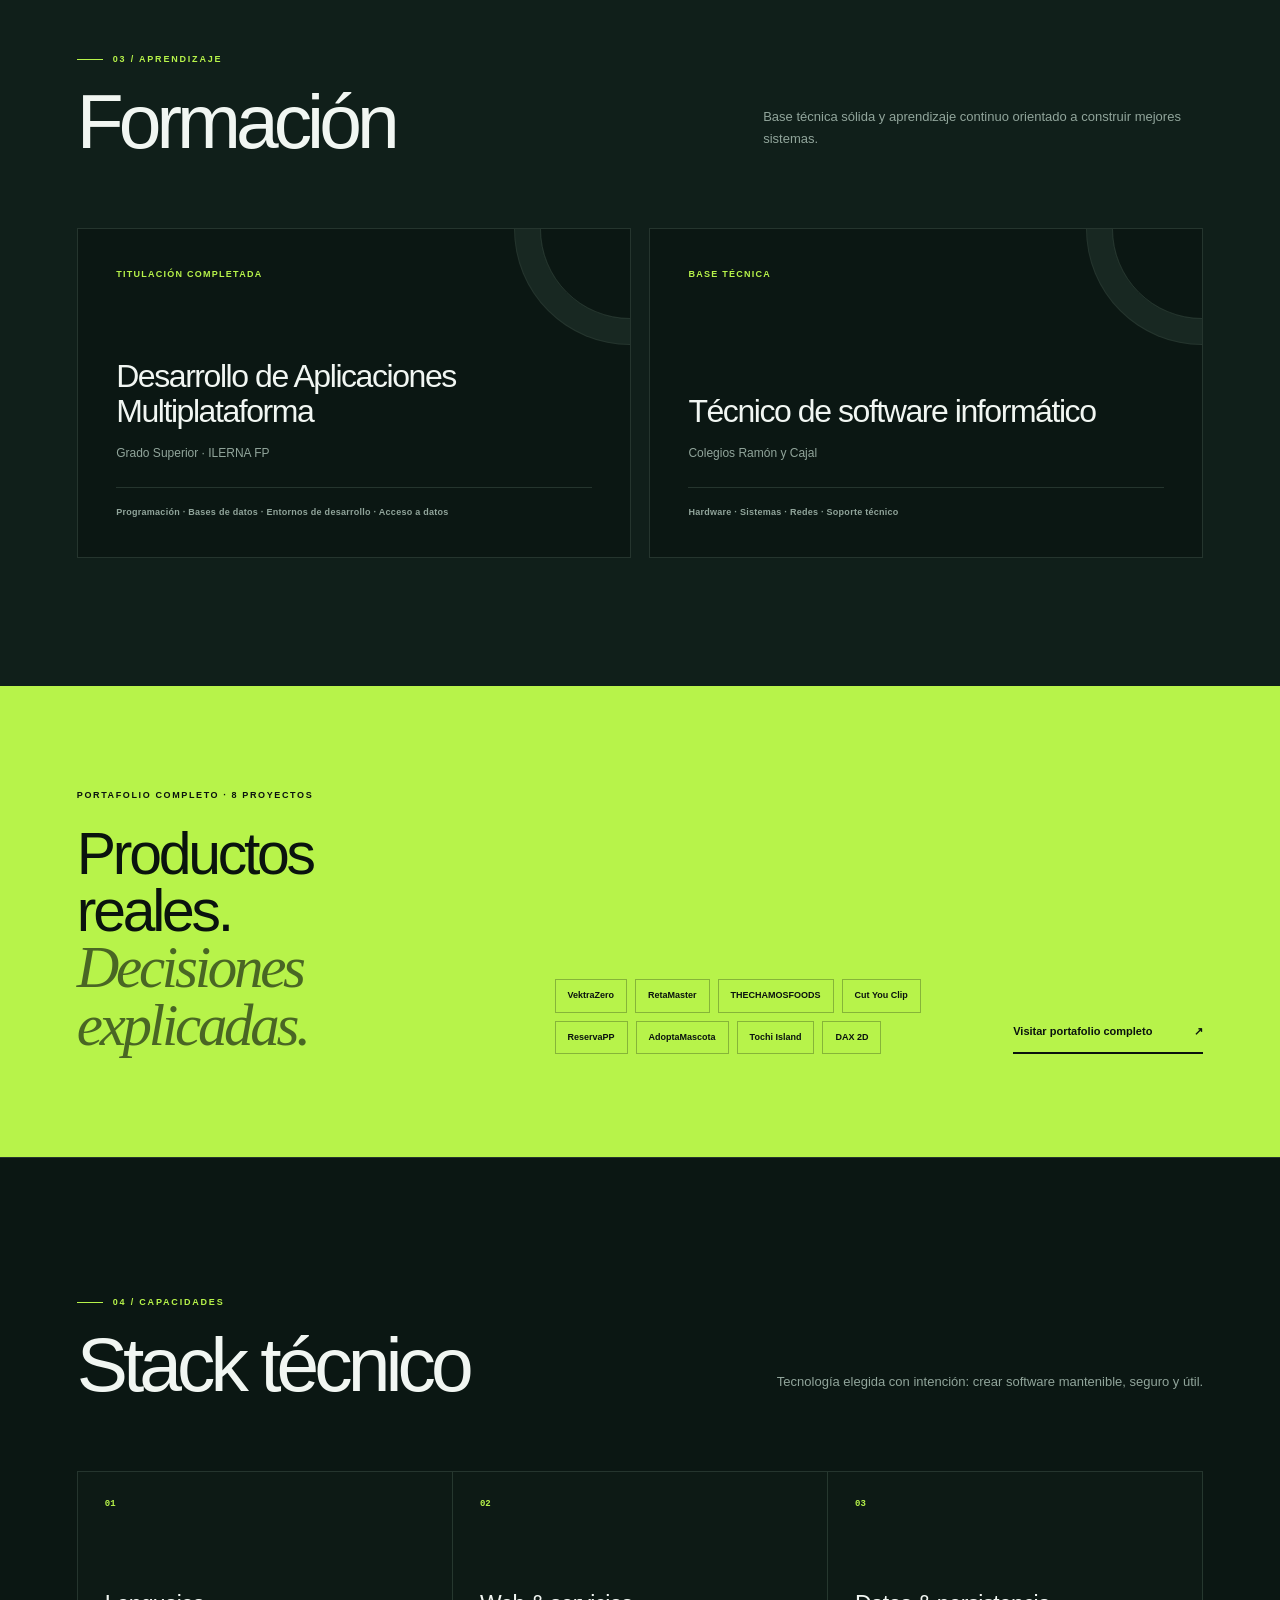
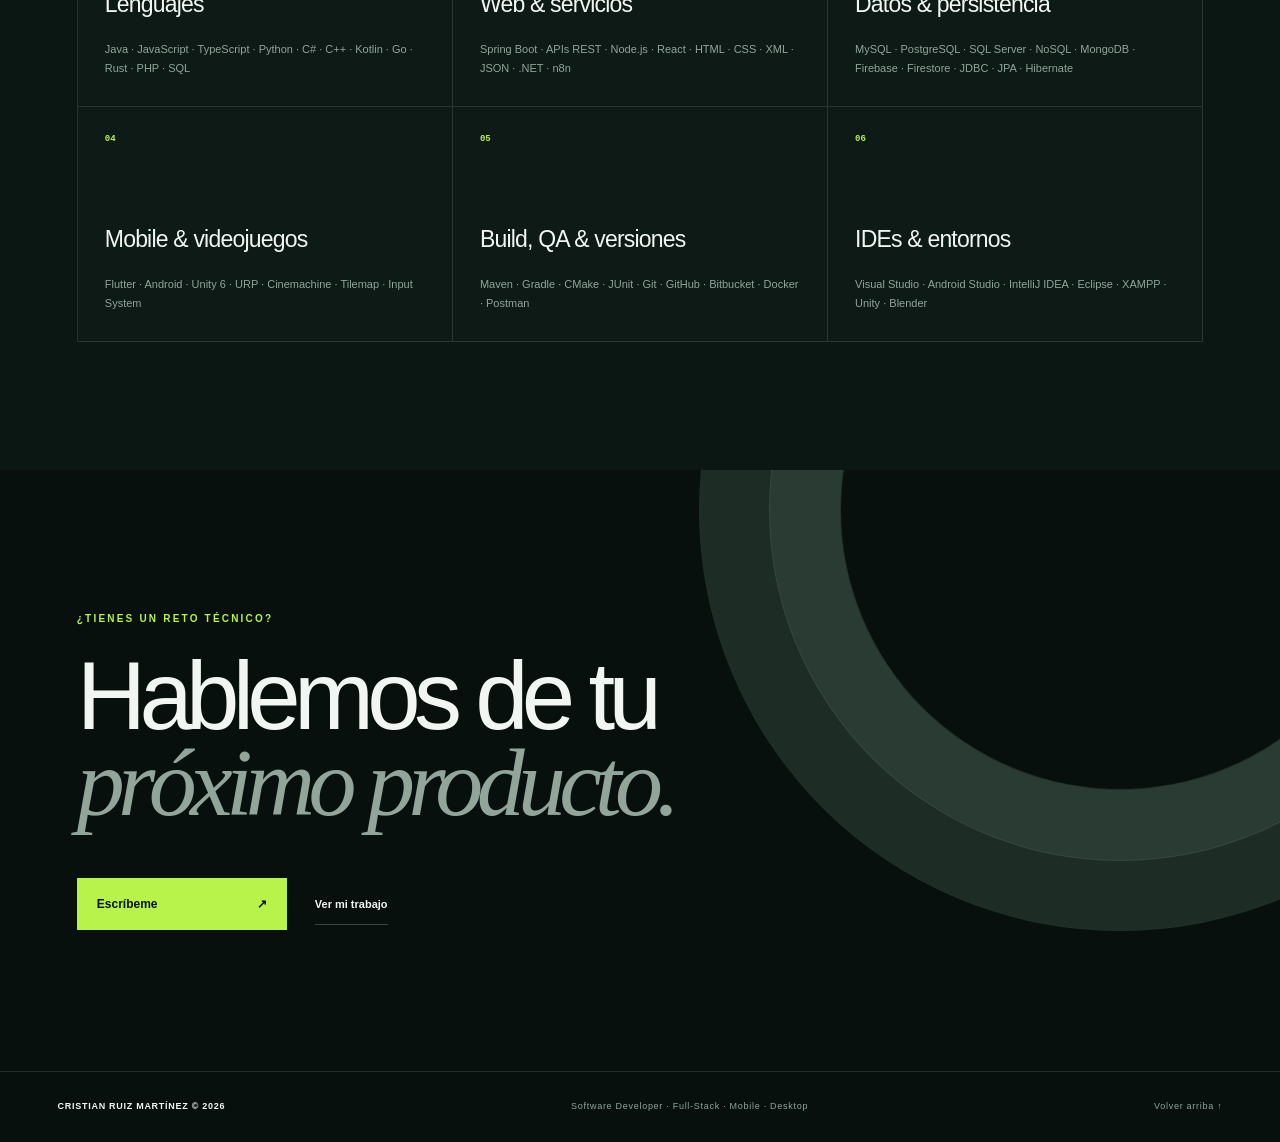
==== commit be5cccde: "Eliminar nota de aprendizaje del CV" ====
--- a/cv-interactivo/index.html
+++ b/cv-interactivo/index.html
@@ -6,8 +6,8 @@
     <meta name="description" content="Currículum interactivo de Cristian Ruiz Martínez, Software Developer full-stack, mobile y desktop." />
     <meta name="theme-color" content="#0f1512" />
     <title>Cristian Ruiz Martínez · CV interactivo</title>
-    <script type="module" crossorigin src="/cv-interactivo/assets/index-CNOZDqXT.js"></script>
-    <link rel="stylesheet" crossorigin href="/cv-interactivo/assets/index-FFK74O_d.css">
+    <script type="module" crossorigin src="/cv-interactivo/assets/index-CyDv7H6Q.js"></script>
+    <link rel="stylesheet" crossorigin href="/cv-interactivo/assets/index-BC6IqdpW.css">
   </head>
   <body>
     <div id="root"></div>
--- a/cv-interactivo/assets/index-BC6IqdpW.css
+++ b/cv-interactivo/assets/index-BC6IqdpW.css
@@ -0,0 +1,2 @@
+/*! tailwindcss v4.2.1 | MIT License | https://tailwindcss.com */
+@layer theme{:root,:host{--font-sans:ui-sans-serif, system-ui, sans-serif, "Apple Color Emoji", "Segoe UI Emoji", "Segoe UI Symbol", "Noto Color Emoji";--font-serif:ui-serif, Georgia, Cambria, "Times New Roman", Times, serif;--font-mono:ui-monospace, SFMono-Regular, Menlo, Monaco, Consolas, "Liberation Mono", "Courier New", monospace;--spacing:.25rem;--default-font-family:var(--font-sans);--default-mono-font-family:var(--font-mono)}}@layer base{*,:after,:before,::backdrop{box-sizing:border-box;border:0 solid;margin:0;padding:0}::file-selector-button{box-sizing:border-box;border:0 solid;margin:0;padding:0}html,:host{-webkit-text-size-adjust:100%;tab-size:4;line-height:1.5;font-family:var(--default-font-family,ui-sans-serif, system-ui, sans-serif, "Apple Color Emoji", "Segoe UI Emoji", "Segoe UI Symbol", "Noto Color Emoji");font-feature-settings:var(--default-font-feature-settings,normal);font-variation-settings:var(--default-font-variation-settings,normal);-webkit-tap-highlight-color:transparent}hr{height:0;color:inherit;border-top-width:1px}abbr:where([title]){-webkit-text-decoration:underline dotted;text-decoration:underline dotted}h1,h2,h3,h4,h5,h6{font-size:inherit;font-weight:inherit}a{color:inherit;-webkit-text-decoration:inherit;-webkit-text-decoration:inherit;-webkit-text-decoration:inherit;-webkit-text-decoration:inherit;text-decoration:inherit}b,strong{font-weight:bolder}code,kbd,samp,pre{font-family:var(--default-mono-font-family,ui-monospace, SFMono-Regular, Menlo, Monaco, Consolas, "Liberation Mono", "Courier New", monospace);font-feature-settings:var(--default-mono-font-feature-settings,normal);font-variation-settings:var(--default-mono-font-variation-settings,normal);font-size:1em}small{font-size:80%}sub,sup{vertical-align:baseline;font-size:75%;line-height:0;position:relative}sub{bottom:-.25em}sup{top:-.5em}table{text-indent:0;border-color:inherit;border-collapse:collapse}:-moz-focusring{outline:auto}progress{vertical-align:baseline}summary{display:list-item}ol,ul,menu{list-style:none}img,svg,video,canvas,audio,iframe,embed,object{vertical-align:middle;display:block}img,video{max-width:100%;height:auto}button,input,select,optgroup,textarea{font:inherit;font-feature-settings:inherit;font-variation-settings:inherit;letter-spacing:inherit;color:inherit;opacity:1;background-color:#0000;border-radius:0}::file-selector-button{font:inherit;font-feature-settings:inherit;font-variation-settings:inherit;letter-spacing:inherit;color:inherit;opacity:1;background-color:#0000;border-radius:0}:where(select:is([multiple],[size])) optgroup{font-weight:bolder}:where(select:is([multiple],[size])) optgroup option{padding-inline-start:20px}::file-selector-button{margin-inline-end:4px}::placeholder{opacity:1}@supports (not ((-webkit-appearance:-apple-pay-button))) or (contain-intrinsic-size:1px){::placeholder{color:currentColor}@supports (color:color-mix(in lab, red, red)){::placeholder{color:color-mix(in oklab, currentcolor 50%, transparent)}}}textarea{resize:vertical}::-webkit-search-decoration{-webkit-appearance:none}::-webkit-date-and-time-value{min-height:1lh;text-align:inherit}::-webkit-datetime-edit{display:inline-flex}::-webkit-datetime-edit-fields-wrapper{padding:0}::-webkit-datetime-edit{padding-block:0}::-webkit-datetime-edit-year-field{padding-block:0}::-webkit-datetime-edit-month-field{padding-block:0}::-webkit-datetime-edit-day-field{padding-block:0}::-webkit-datetime-edit-hour-field{padding-block:0}::-webkit-datetime-edit-minute-field{padding-block:0}::-webkit-datetime-edit-second-field{padding-block:0}::-webkit-datetime-edit-millisecond-field{padding-block:0}::-webkit-datetime-edit-meridiem-field{padding-block:0}::-webkit-calendar-picker-indicator{line-height:1}:-moz-ui-invalid{box-shadow:none}button,input:where([type=button],[type=reset],[type=submit]){appearance:button}::file-selector-button{appearance:button}::-webkit-inner-spin-button{height:auto}::-webkit-outer-spin-button{height:auto}[hidden]:where(:not([hidden=until-found])){display:none!important}}@layer components;@layer utilities{.relative{position:relative}.start{inset-inline-start:var(--spacing)}.table{display:table}.italic{font-style:italic}}:root{--bg:#07100d;--bg-soft:#0b1713;--surface:#101f1a;--surface-2:#142720;--ink:#f1f6f2;--muted:#91a59b;--line:#cdffe021;--line-strong:#cdffe03d;--accent:#b7f34a;--accent-strong:#91d826;--accent-ink:#0a130e;--blue:#62d8ff;--warm:#ffc978;--nav:#07100dc7;--shadow:0 32px 90px #00000061}:root[data-theme=light]{--bg:#eaf0ec;--bg-soft:#f4f7f3;--surface:#dfe8e2;--surface-2:#d6e3db;--ink:#102019;--muted:#5b7065;--line:#10201921;--line-strong:#1020193d;--accent:#9bd62e;--accent-strong:#79b714;--accent-ink:#0b150f;--blue:#247c98;--warm:#b86f20;--nav:#eaf0ecd1;--shadow:0 30px 80px #19302526}*{box-sizing:border-box}html{scroll-behavior:smooth;background:var(--bg)}body{color:var(--ink);background:var(--bg);font-family:var(--font-sans), sans-serif;margin:0;transition:color .25s,background .25s;overflow-x:hidden}body:before{content:"";pointer-events:none;z-index:50;opacity:.18;background-image:radial-gradient(circle, var(--line-strong) .7px, transparent .8px);background-size:5px 5px;position:fixed;inset:0}::selection{background:var(--accent);color:var(--accent-ink)}a{color:inherit;text-decoration:none}button{color:inherit;font:inherit}.topbar{z-index:20;border-bottom:1px solid var(--line);background:var(--nav);-webkit-backdrop-filter:blur(20px)saturate(150%);backdrop-filter:blur(20px)saturate(150%);grid-template-columns:1fr auto 1fr;align-items:center;height:78px;padding:0 clamp(22px,4.5vw,78px);display:grid;position:sticky;top:0}.brand{letter-spacing:-.04em;align-items:center;width:max-content;font-weight:900;display:inline-flex}.brandMark{font-size:21px}.brandSlash{color:var(--accent);margin:0 5px;font-size:22px}.brandRole{color:var(--muted);letter-spacing:.19em;font-size:10px}.navlinks{align-items:center;gap:36px;display:flex}.navlinks a{color:var(--muted);padding:29px 0 27px;font-size:12px;font-weight:750;position:relative}.navlinks a:after{content:"";background:var(--accent);height:2px;transition:right .25s;position:absolute;bottom:-1px;left:0;right:100%}.navlinks a:hover{color:var(--ink)}.navlinks a:hover:after{right:0}.navActions{justify-self:end;align-items:center;gap:10px;display:flex}.portfolioNav{border:1px solid var(--line-strong);background:var(--surface);align-items:center;gap:18px;min-height:43px;padding:0 17px;display:inline-flex}@supports (color:color-mix(in lab, red, red)){.portfolioNav{background:color-mix(in srgb, var(--surface) 72%, transparent)}}.portfolioNav{font-size:11px;font-weight:850;transition:all .22s}.portfolioNav b{color:var(--accent);font-size:15px}.portfolioNav:hover{border-color:var(--accent);transform:translateY(-2px)}.iconButton{border:1px solid var(--line-strong);cursor:pointer;background:0 0;border-radius:50%;place-items:center;width:43px;height:43px;transition:all .22s;display:grid}.iconButton:hover{color:var(--accent);border-color:var(--accent);transform:rotate(12deg)}.hero{isolation:isolate;grid-template-columns:minmax(0,1.1fr) minmax(410px,.78fr);align-items:center;gap:clamp(50px,8vw,140px);min-height:calc(100svh - 78px);padding:clamp(70px,8vh,110px) clamp(22px,4.5vw,78px) 70px;display:grid;position:relative;overflow:hidden}.hero:before{content:"";z-index:-2;background-image:linear-gradient(var(--line) 1px, transparent 1px), linear-gradient(90deg, var(--line) 1px, transparent 1px);opacity:.38;background-size:74px 74px;position:absolute;inset:0;-webkit-mask-image:linear-gradient(90deg,#000,#0000 62%);mask-image:linear-gradient(90deg,#000,#0000 62%)}.hero:after{content:"";aspect-ratio:1;z-index:-3;background:radial-gradient(circle, var(--blue), transparent 67%);border-radius:50%;width:min(760px,56vw);position:absolute;top:-20%;right:-13vw}@supports (color:color-mix(in lab, red, red)){.hero:after{background:radial-gradient(circle, color-mix(in srgb, var(--blue) 21%, transparent), transparent 67%)}}.hero:after{filter:blur(10px)}.heroCopy{z-index:1;max-width:930px;position:relative}.availability{border:1px solid var(--line);color:var(--muted);background:var(--surface);border-radius:99px;align-items:center;gap:10px;margin-bottom:42px;padding:8px 12px;display:inline-flex}@supports (color:color-mix(in lab, red, red)){.availability{background:color-mix(in srgb, var(--surface) 64%, transparent)}}.availability{letter-spacing:.05em;font-size:10px;font-weight:800}.availability i{background:var(--accent);width:7px;height:7px;box-shadow:0 0 0 5px var(--accent), 0 0 18px var(--accent);border-radius:50%}@supports (color:color-mix(in lab, red, red)){.availability i{box-shadow:0 0 0 5px color-mix(in srgb, var(--accent) 12%, transparent), 0 0 18px var(--accent)}}.eyebrow,.cta>p{color:var(--accent);letter-spacing:.22em;margin:0;font-size:10px;font-weight:900}h1{letter-spacing:-.075em;max-width:890px;margin:20px 0 28px;font-size:clamp(58px,7vw,112px);font-weight:860;line-height:.88}h1 span{color:#0000;-webkit-text-stroke:1.4px var(--muted);display:block}.roleLine{letter-spacing:-.035em;flex-wrap:wrap;gap:8px;margin:0 0 19px;font-size:clamp(18px,1.7vw,27px);font-weight:700;display:flex}.roleLine strong{color:var(--accent)}.roleLine span{color:var(--muted)}.intro{max-width:650px;color:var(--muted);margin:0 0 30px;font-size:15px;line-height:1.75}.actions{flex-wrap:wrap;gap:12px;display:flex}.primary,.secondary{border:1px solid var(--line-strong);justify-content:space-between;align-items:center;gap:28px;min-height:52px;padding:0 20px;font-size:12px;font-weight:900;transition:transform .2s,border-color .2s,background .2s;display:inline-flex}.primary{color:var(--accent-ink);background:var(--accent);border-color:var(--accent)}.secondary{color:var(--ink);background:var(--surface)}@supports (color:color-mix(in lab, red, red)){.secondary{background:color-mix(in srgb, var(--surface) 55%, transparent)}}.primary:hover,.secondary:hover{transform:translateY(-3px)}.secondary:hover{border-color:var(--accent)}.primary span,.secondary span{font-size:15px}.proofGrid{border-top:1px solid var(--line);border-bottom:1px solid var(--line);grid-template-columns:repeat(3,1fr);width:min(670px,100%);margin-top:44px;display:grid}.proofGrid>div{align-items:center;gap:13px;min-height:86px;padding:19px 20px 18px 0;display:flex}.proofGrid>div+div{border-left:1px solid var(--line);padding-left:20px}.proofGrid strong{color:var(--ink);letter-spacing:-.06em;font-size:clamp(25px,2.5vw,38px);line-height:1}.proofGrid span{color:var(--muted);letter-spacing:.08em;text-transform:uppercase;font-size:9px;line-height:1.45}.developerPanel{border:1px solid var(--line-strong);background:linear-gradient(145deg, var(--surface), var(--bg));justify-self:end;width:100%;max-width:510px;position:relative}@supports (color:color-mix(in lab, red, red)){.developerPanel{background:linear-gradient(145deg, color-mix(in srgb, var(--surface) 96%, transparent), color-mix(in srgb, var(--bg) 96%, transparent))}}.developerPanel{box-shadow:var(--shadow)}.developerPanel:before{content:"";z-index:-1;border:1px solid var(--accent);position:absolute;inset:-11px 11px 11px -11px}@supports (color:color-mix(in lab, red, red)){.developerPanel:before{border:1px solid color-mix(in srgb, var(--accent) 28%, transparent)}}.developerPanel:after{content:"";background:var(--accent);width:58px;height:3px;box-shadow:0 0 24px var(--accent);position:absolute;top:-2px;right:38px}.consoleHeader{border-bottom:1px solid var(--line);height:46px;color:var(--muted);font:700 9px var(--font-sans);letter-spacing:.12em;grid-template-columns:1fr auto 1fr;align-items:center;padding:0 16px;display:grid}.consoleHeader>b{color:var(--accent);justify-self:end;font-size:8px}.consoleDots{gap:6px;display:flex}.consoleDots i{background:var(--muted);opacity:.45;border-radius:50%;width:6px;height:6px}.consoleDots i:first-child{background:var(--accent);opacity:1}.identityCore{border-bottom:1px solid var(--line);grid-template-columns:94px 1fr;align-items:center;gap:25px;padding:32px;display:grid}.avatar{aspect-ratio:1;border:1px solid var(--line-strong);background:radial-gradient(circle at 35% 30%, var(--blue), transparent 62%), var(--bg);place-items:center;width:94px;display:grid;position:relative}@supports (color:color-mix(in lab, red, red)){.avatar{background:radial-gradient(circle at 35% 30%, color-mix(in srgb, var(--blue) 25%, transparent), transparent 62%), var(--bg)}}.avatar:before,.avatar:after{content:"";background:var(--accent);position:absolute}.avatar:before{width:22px;height:2px;top:-1px;left:-1px}.avatar:after{width:2px;height:22px;top:-1px;left:-1px}.avatar span{letter-spacing:-.08em;font-size:28px;font-weight:900}.avatar i{background:var(--accent);width:9px;height:9px;box-shadow:0 0 12px var(--accent);border-radius:50%;position:absolute;bottom:8px;right:8px}.identityCore small,.panelFooter small{color:var(--accent);letter-spacing:.18em;margin-bottom:8px;font-size:8px;font-weight:900;display:block}.identityCore h2{letter-spacing:-.045em;margin:0 0 9px;font-size:clamp(20px,2vw,29px);line-height:1.05}.identityCore p{color:var(--muted);margin:0;font-size:11px;line-height:1.55}.codeBlock{background:var(--bg);padding:24px 28px}@supports (color:color-mix(in lab, red, red)){.codeBlock{background:color-mix(in srgb, var(--bg) 76%, transparent)}}.codeBlock{border-bottom:1px solid var(--line);font:500 11px/1.9 ui-monospace,SFMono-Regular,Consolas,monospace}.codeBlock p{white-space:nowrap;margin:0}.lineNumber{width:36px;color:var(--muted);display:inline-block}@supports (color:color-mix(in lab, red, red)){.lineNumber{color:color-mix(in srgb, var(--muted) 45%, transparent)}}.codeKey{color:var(--blue)}.codeBlock b{color:var(--warm);font-weight:500}.codeBlock strong{color:var(--accent);font-weight:700}.systemFlow{border-bottom:1px solid var(--line);letter-spacing:.1em;justify-content:space-between;align-items:center;gap:8px;padding:20px 28px;font-size:8px;font-weight:900;display:flex}.systemFlow span{border:1px solid var(--line);background:var(--bg);padding:7px 9px}.systemFlow i{color:var(--accent);font-style:normal}.panelFooter{justify-content:space-between;align-items:flex-end;gap:15px;padding:22px 28px;font-size:10px;display:flex}.panelFooter div>a{color:var(--muted)}.panelFooter>a{border-bottom:1px solid var(--accent);padding-bottom:3px;font-weight:800}.scrollCue{color:var(--muted);letter-spacing:.16em;text-transform:uppercase;place-items:center;gap:7px;font-size:8px;font-weight:800;display:grid;position:absolute;bottom:23px;left:50%;transform:translate(-50%)}.scrollCue i{border:1px solid var(--line-strong);width:30px;height:30px;color:var(--accent);background:var(--paper);border-radius:50%;place-items:center;display:grid}@supports (color:color-mix(in lab, red, red)){.scrollCue i{background:color-mix(in srgb, var(--paper) 90%, transparent)}}.scrollCue i{font:700 15px/1 var(--font-sans);font-style:normal;animation:1.7s ease-in-out infinite scrollDown}@keyframes scrollDown{0%,to{transform:translateY(0)}50%{transform:translateY(5px)}}.section{border-top:1px solid var(--line);padding:clamp(88px,10vw,160px) clamp(22px,6vw,110px)}.number{color:var(--accent);letter-spacing:.2em;align-items:center;gap:10px;font-size:9px;font-weight:900;display:inline-flex}.number:before{content:"";background:var(--accent);width:26px;height:1px}.section h2{letter-spacing:-.065em;margin:18px 0 0;font-size:clamp(48px,6vw,92px);line-height:.95}.section h2 em,.projectStrip h2 em,.cta h2 em{color:var(--muted);font-family:var(--font-serif), serif;font-weight:400}.twoCol{background:var(--bg-soft);grid-template-columns:minmax(330px,.85fr) minmax(430px,1fr);gap:clamp(60px,10vw,170px);display:grid}.sectionHeading h2{max-width:650px}.lead{letter-spacing:-.04em;color:var(--ink)!important;margin:0 0 32px!important;font-size:clamp(25px,2.5vw,40px)!important;line-height:1.25!important}.aboutCopy>p{max-width:720px;color:var(--muted);font-size:14px;line-height:1.85}.aboutCopy dl{border-top:1px solid var(--line);margin:46px 0 0}.aboutCopy dl div{border-bottom:1px solid var(--line);justify-content:space-between;gap:25px;padding:16px 0;font-size:11px;display:flex}.aboutCopy dt{color:var(--muted)}.aboutCopy dd{text-align:right;margin:0;font-weight:800}.sectionTop{justify-content:space-between;align-items:flex-end;gap:60px;margin-bottom:70px;display:flex}.sectionTop>p{max-width:440px;color:var(--muted);margin:0 0 8px;font-size:13px;line-height:1.7}.experience{background:var(--bg)}.timeline{border-top:1px solid var(--line-strong)}.timeline article{border-bottom:1px solid var(--line);grid-template-columns:50px minmax(170px,.7fr) 1.5fr;gap:32px;padding:34px 0;transition:padding .25s,background .25s;display:grid;position:relative}.timeline article:before{content:"";z-index:0;background:linear-gradient(90deg, var(--accent), transparent);position:absolute;inset:0}@supports (color:color-mix(in lab, red, red)){.timeline article:before{background:linear-gradient(90deg, color-mix(in srgb, var(--accent) 7%, transparent), transparent)}}.timeline article:before{opacity:0;transition:opacity .25s}.timeline article:hover{padding-left:18px;padding-right:18px}.timeline article:hover:before{opacity:1}.timeline article>*{z-index:1;position:relative}.jobIndex{color:var(--muted);padding-top:4px;font:700 9px ui-monospace,monospace}.jobMeta{flex-direction:column;gap:8px;padding-top:2px;display:flex}.jobMeta b{color:var(--accent);letter-spacing:.1em;font-size:9px}.jobMeta span{color:var(--muted);font-size:13px}.jobContent h3{letter-spacing:-.04em;margin:0;font-size:clamp(21px,2vw,30px)}.jobContent p{max-width:680px;color:var(--muted);margin:13px 0 20px;font-size:13px;line-height:1.7}.jobContent small{border:1px solid var(--line);color:var(--muted);background:var(--bg-soft);padding:7px 10px;font-size:9px;display:inline-block}.education{background:var(--surface)}.credentialGrid{grid-template-columns:1fr 1fr;gap:18px;display:grid}.credentialGrid article{border:1px solid var(--line);background:var(--bg-soft);flex-direction:column;min-height:330px;padding:clamp(28px,3vw,45px);display:flex;position:relative;overflow:hidden}.credentialGrid article:after{content:"";border:1px solid var(--line);width:180px;height:180px;box-shadow:0 0 0 25px var(--surface), 0 0 0 26px var(--line);border-radius:50%;position:absolute;top:-90px;right:-90px}@supports (color:color-mix(in lab, red, red)){.credentialGrid article:after{box-shadow:0 0 0 25px color-mix(in srgb, var(--surface) 58%, transparent), 0 0 0 26px var(--line)}}.credentialGrid article>span{color:var(--accent);letter-spacing:.14em;font-size:9px;font-weight:900}.credentialGrid h3{letter-spacing:-.045em;max-width:540px;margin:auto 0 14px;font-size:clamp(25px,2.5vw,37px);line-height:1.1}.credentialGrid p{color:var(--muted);margin:0 0 25px;font-size:12px}.credentialGrid b{border-top:1px solid var(--line);color:var(--muted);letter-spacing:.03em;padding-top:17px;font-size:9px;line-height:1.6}.projectStrip{color:var(--accent-ink);background:var(--accent);grid-template-columns:1.05fr 1fr auto;align-items:end;gap:clamp(35px,6vw,100px);padding:clamp(75px,8vw,125px) clamp(22px,6vw,110px);display:grid}.projectStrip p{letter-spacing:.18em;margin:0 0 24px;font-size:9px;font-weight:900}.projectStrip h2{letter-spacing:-.055em;margin:0;font-size:clamp(38px,4.6vw,70px);line-height:.96}.projectStrip h2 em{color:var(--accent-ink)}@supports (color:color-mix(in lab, red, red)){.projectStrip h2 em{color:color-mix(in srgb, var(--accent-ink) 63%, transparent)}}.projectNames{flex-wrap:wrap;gap:8px;display:flex}.projectNames span{border:1px solid var(--accent-ink);padding:9px 12px}@supports (color:color-mix(in lab, red, red)){.projectNames span{border:1px solid color-mix(in srgb, var(--accent-ink) 28%, transparent)}}.projectNames span{font-size:9px;font-weight:850}.projectStrip>a{border-bottom:2px solid var(--accent-ink);justify-content:space-between;gap:20px;min-width:190px;padding:13px 0;font-size:11px;font-weight:900;display:flex}.skills{background:var(--bg-soft)}.skillGrid{border-top:1px solid var(--line);border-left:1px solid var(--line);grid-template-columns:repeat(3,1fr);display:grid}.skillGrid article{border-right:1px solid var(--line);border-bottom:1px solid var(--line);background:var(--surface);flex-direction:column;min-height:235px;padding:27px;display:flex}@supports (color:color-mix(in lab, red, red)){.skillGrid article{background:color-mix(in srgb, var(--surface) 40%, transparent)}}.skillGrid article{transition:transform .22s,background .22s}.skillGrid article:hover{background:var(--surface);transform:translateY(-7px)}.skillGrid span{color:var(--accent);font:700 9px ui-monospace,monospace}.skillGrid h3{letter-spacing:-.035em;margin:auto 0 19px;font-size:23px}.skillGrid p{color:var(--muted);margin:0;font-size:11px;line-height:1.75}.cta{background:var(--bg);padding:clamp(90px,11vw,175px) clamp(22px,6vw,110px);position:relative;overflow:hidden}.cta:before{content:"";border:1px solid var(--line);width:560px;height:560px;box-shadow:0 0 0 70px var(--surface), 0 0 0 71px var(--line), 0 0 0 140px var(--surface), 0 0 0 141px var(--line);border-radius:50%;position:absolute;top:-240px;right:-120px}@supports (color:color-mix(in lab, red, red)){.cta:before{box-shadow:0 0 0 70px color-mix(in srgb, var(--surface) 28%, transparent), 0 0 0 71px var(--line), 0 0 0 140px color-mix(in srgb, var(--surface) 16%, transparent), 0 0 0 141px var(--line)}}.cta h2{letter-spacing:-.07em;max-width:1000px;margin:27px 0 52px;font-size:clamp(55px,7.5vw,118px);line-height:.9;position:relative}.cta>div{flex-wrap:wrap;align-items:center;gap:28px;display:flex;position:relative}.ctaPrimary{min-width:210px;color:var(--accent-ink);background:var(--accent);justify-content:space-between;padding:17px 20px;font-size:12px;font-weight:900;display:flex}.ctaPortfolio{border-bottom:1px solid var(--line-strong);padding:12px 0;font-size:11px;font-weight:800}footer{border-top:1px solid var(--line);color:var(--muted);background:var(--bg);letter-spacing:.08em;justify-content:space-between;gap:25px;padding:28px clamp(22px,4.5vw,78px);font-size:9px;display:flex}footer b{color:var(--ink)}@media (width<=1120px){.topbar{grid-template-columns:1fr auto}.navlinks{display:none}.hero{grid-template-columns:1fr minmax(370px,.72fr);gap:55px}.projectStrip{grid-template-columns:1fr 1fr}.projectStrip>a{grid-column:2}}@media (width<=900px){.hero{grid-template-columns:1fr;min-height:auto;padding-top:76px}.heroCopy{max-width:780px}.developerPanel{justify-self:start;max-width:680px;margin-top:10px}.scrollCue{display:none}.twoCol{grid-template-columns:1fr}.sectionHeading h2{max-width:780px}.sectionTop{flex-direction:column;align-items:flex-start;gap:25px}.sectionTop>p{max-width:650px}.skillGrid{grid-template-columns:1fr 1fr}.projectStrip{grid-template-columns:1fr}.projectStrip>a{grid-column:auto;max-width:280px}}@media (width<=620px){.topbar{height:68px;padding-inline:18px}.portfolioNav{min-height:39px;padding:0 12px}.portfolioNav span{display:none}.portfolioNav b{font-size:18px}.iconButton{width:39px;height:39px}.hero{padding:60px 18px 55px}.availability{margin-bottom:34px}h1{font-size:clamp(52px,16vw,78px)}.roleLine{line-height:1.25;display:block}.roleLine span{display:none}.roleLine strong{display:block}.actions{grid-template-columns:1fr;display:grid}.primary,.secondary{width:100%}.proofGrid>div{padding:16px 8px;display:block}.proofGrid>div+div{padding-left:10px}.proofGrid strong{margin-bottom:8px;display:block}.proofGrid span{font-size:8px}.developerPanel:before{inset:-7px 7px 7px -7px}.identityCore{grid-template-columns:70px 1fr;gap:17px;padding:24px}.avatar{width:70px}.avatar span{font-size:22px}.codeBlock{padding:20px;font-size:9px;overflow-x:auto}.systemFlow{padding:17px 20px}.systemFlow span{padding:6px;font-size:7px}.panelFooter{flex-direction:column;align-items:flex-start}.section{padding:82px 18px}.section h2{font-size:clamp(44px,14vw,64px)}.aboutCopy dl div{flex-direction:column;align-items:flex-start;gap:7px}.aboutCopy dd{text-align:left}.timeline article{grid-template-columns:34px 1fr;gap:20px}.jobContent{grid-column:2}.timeline article:hover{padding-left:8px;padding-right:8px}.credentialGrid{grid-template-columns:1fr}.credentialGrid article{min-height:300px}.projectStrip{padding:75px 18px}.projectNames{gap:6px}.skillGrid{grid-template-columns:1fr}.skillGrid article{min-height:220px}.cta{padding:90px 18px}.cta:before{opacity:.4}footer{flex-direction:column;padding:25px 18px}}@media (prefers-reduced-motion:reduce){html{scroll-behavior:auto}*,:before,:after{transition-duration:.01ms!important;animation-duration:.01ms!important;animation-iteration-count:1!important}}@media print{:root{--bg:white;--bg-soft:white;--surface:white;--ink:#111;--muted:#444;--line:#ccc}body:before,.topbar,.actions,.availability,.scrollCue,.developerPanel:before,.cta:before{display:none}.hero{grid-template-columns:1fr;min-height:auto}.section{padding:55px 5vw}.cta{break-inside:avoid}}
